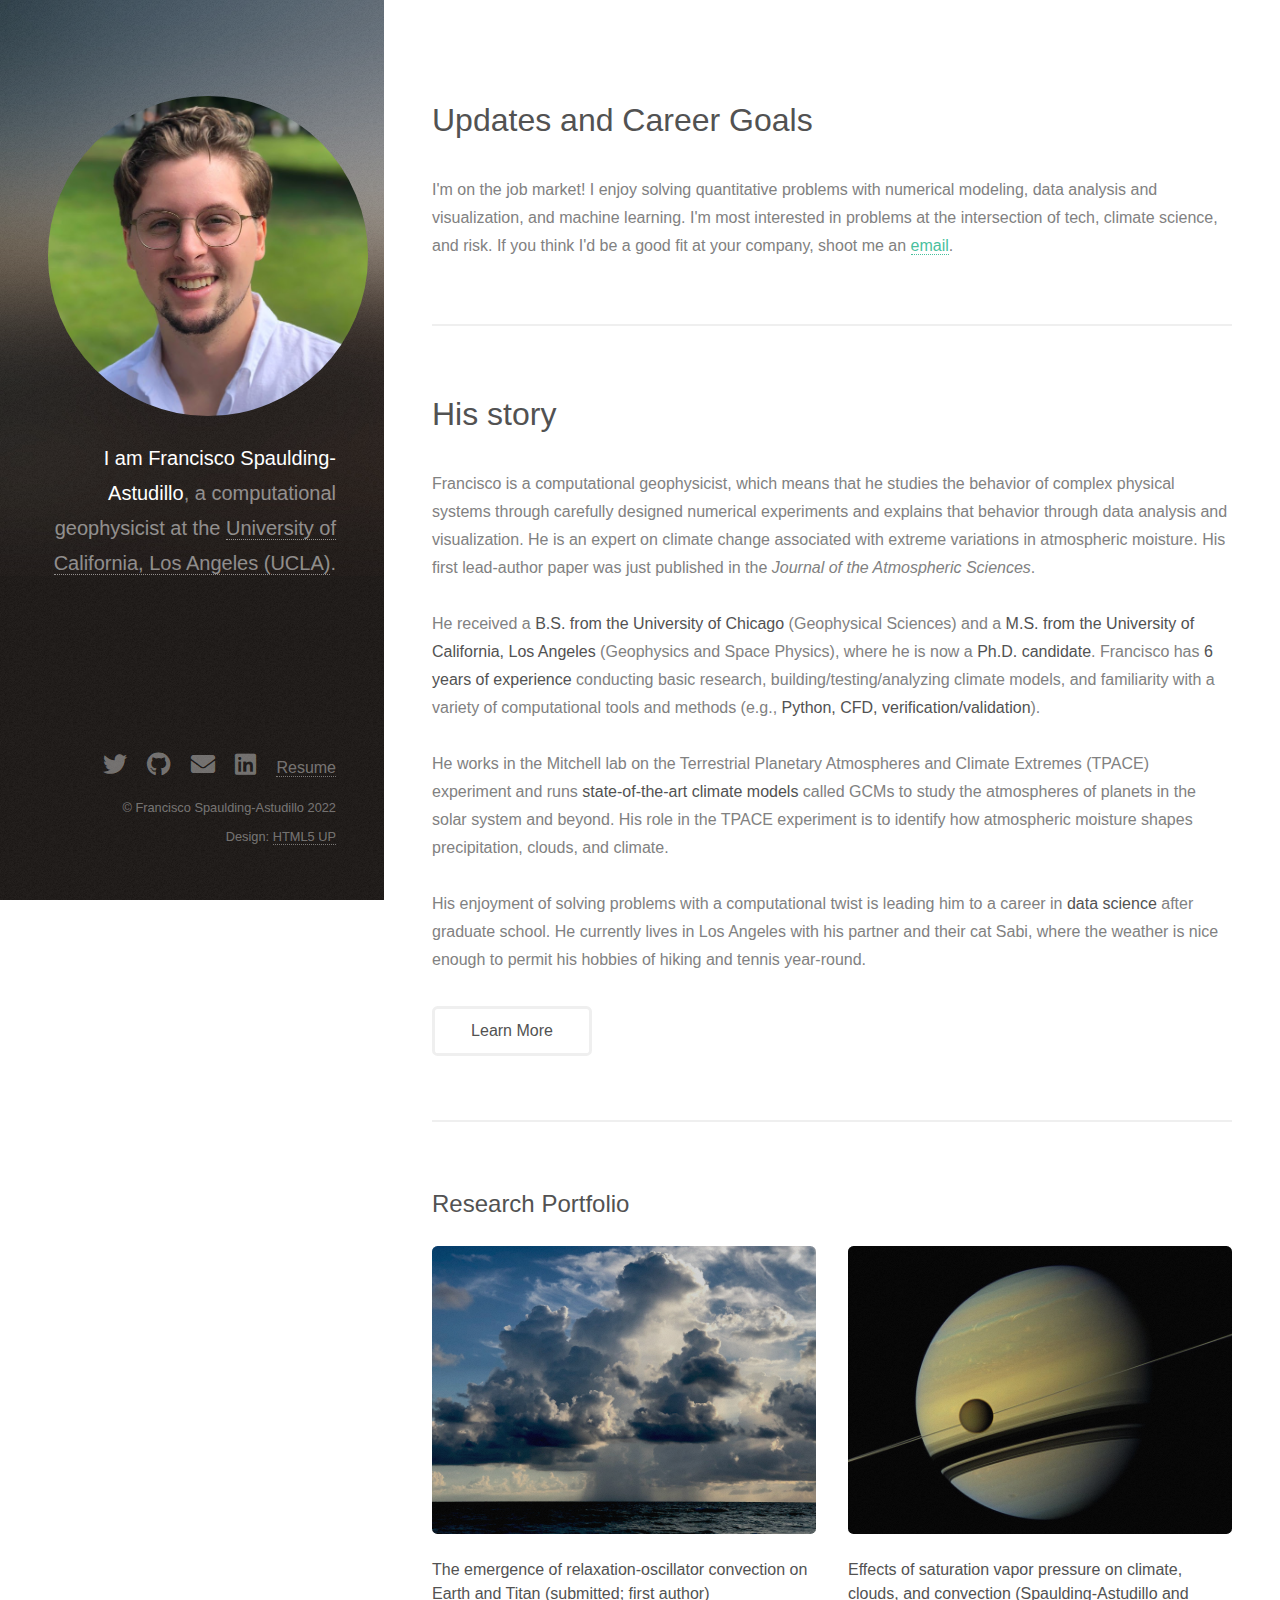
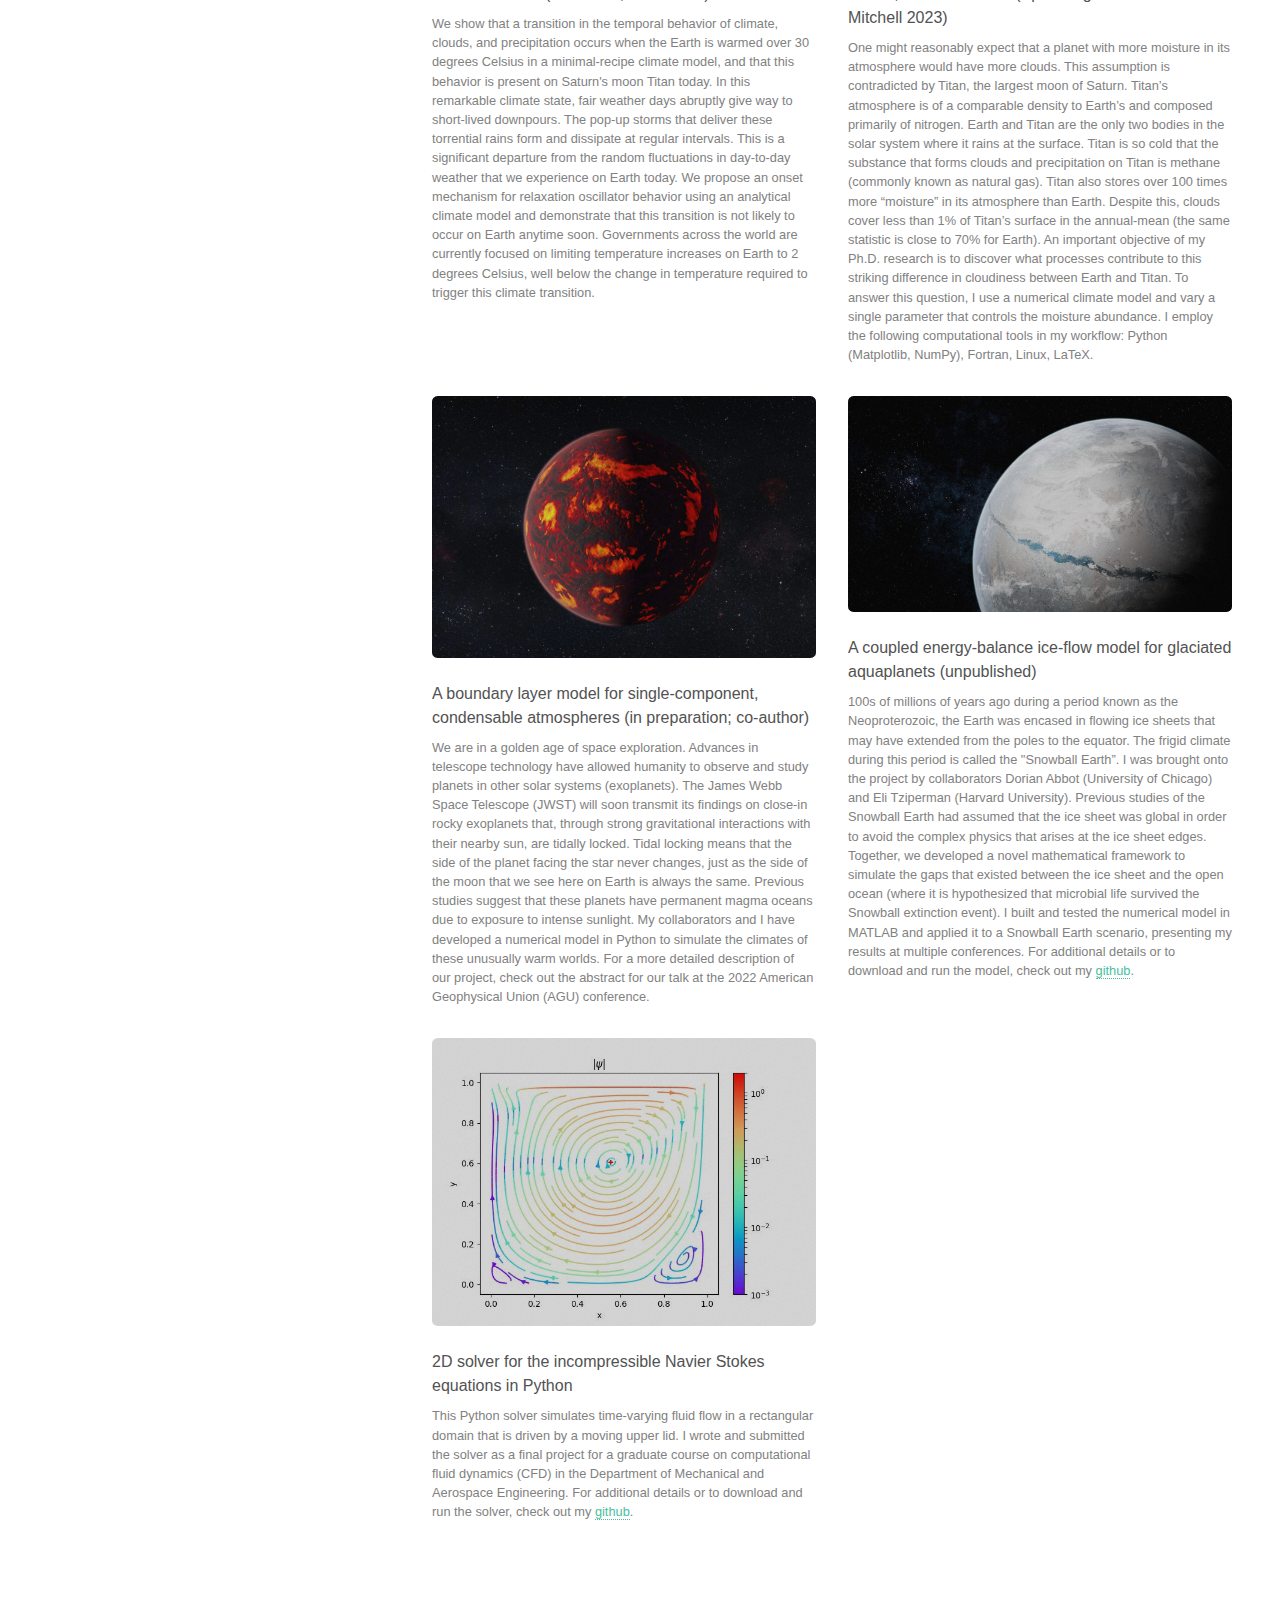
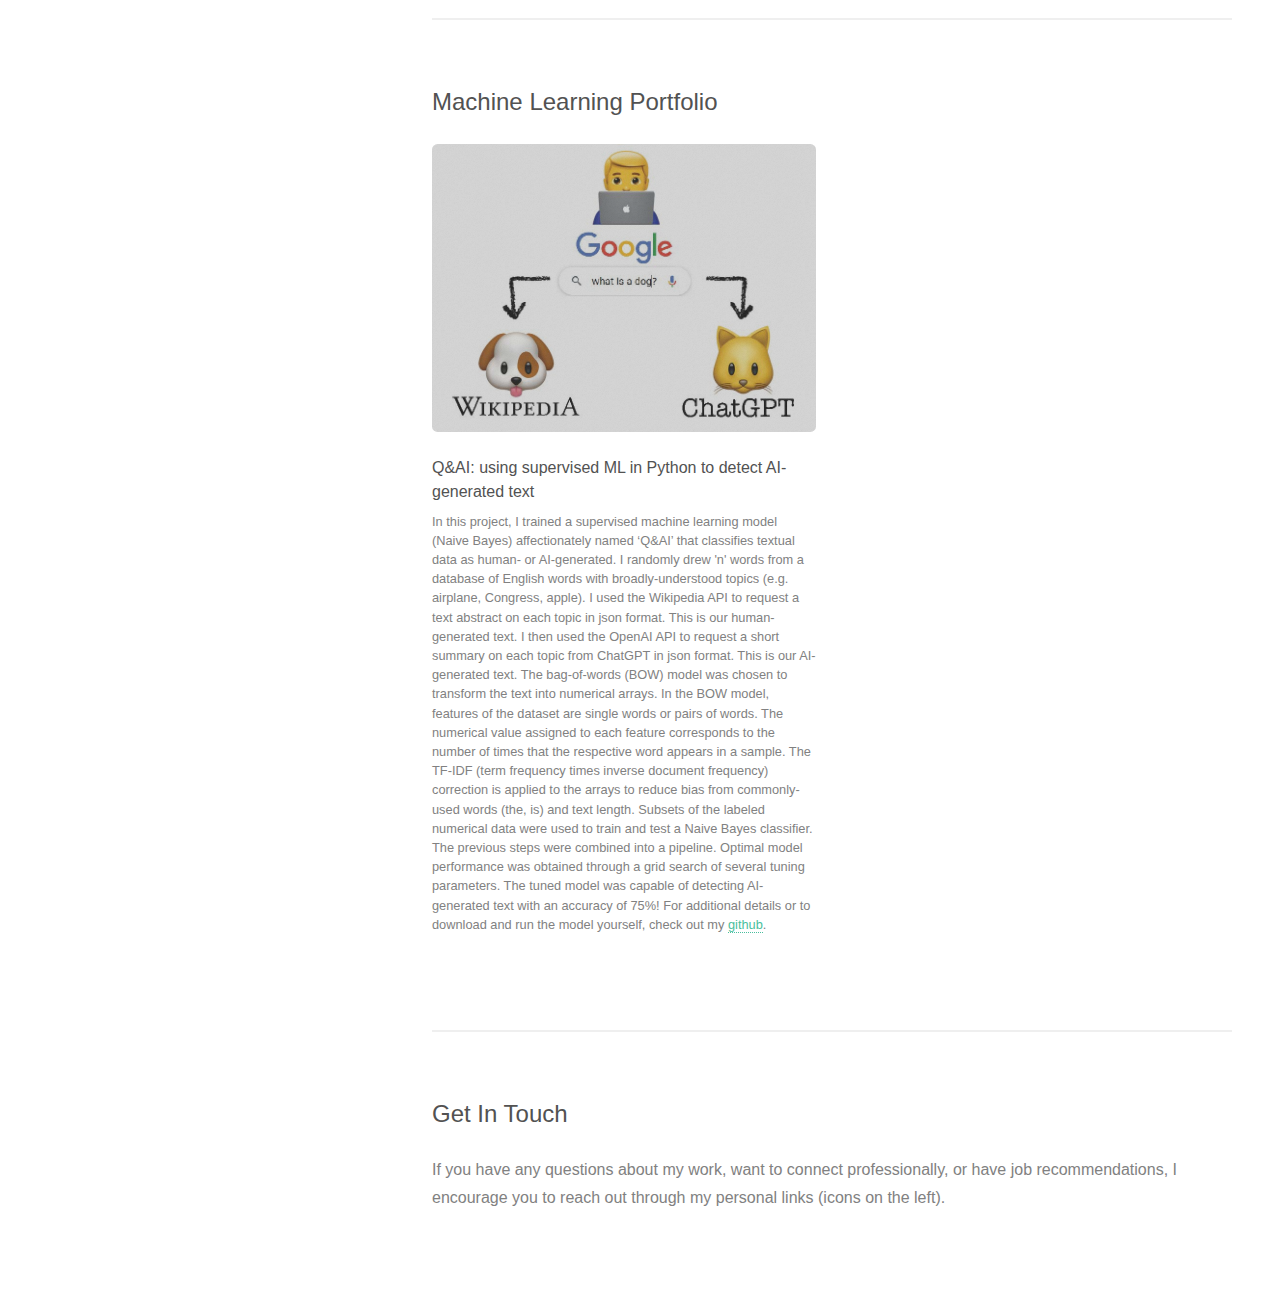
==== index.html @ 47d11790 "Update index.html" ====
<!DOCTYPE HTML>
<!--
	Francisco Spaulding-Astudillo
	Strata by HTML5 UP
	html5up.net | @ajlkn
	Free for personal and commercial use under the CCA 3.0 license (html5up.net/license)
-->
<html>
	<head>
		<title>Francisco Spaulding-Astudillo</title>
		<meta charset="utf-8" />
		<meta name="viewport" content="width=device-width, initial-scale=1, user-scalable=no" />
		<link rel="stylesheet" href="assets/css/main.css" />
	</head>
	<body class="is-preload">

		<!-- Header -->
			<header id="header">
				<div class="inner">
					<a href="#" class="image avatar"><img src="images/avatar.jpg" alt="" /></a>
					<h1><strong>I am Francisco Spaulding-Astudillo</strong>,<br /> 
					a computational geophysicist at the<br />
					<a href="https://www.ucla.edu/">University of California, Los Angeles (UCLA)</a>.</h1>
				</div>
			</header>

		<!-- Main -->
			<div id="main">
				
				<!-- One -->
				<section id="one">
					<header class="major">
						<h2>Updates and Career Goals</h2>
					</header>
					<p> I'm on the job market! I enjoy solving quantitative problems with 
						numerical modeling, data analysis and visualization, and machine learning. 
						I'm most interested in problems at the intersection of tech, climate science, and risk.
						If you think I'd be a good fit at your company, shoot me an <a href="spauldingastudillo@gmail.com">email</a>. 
					</p>
				</section>

				<!-- Two -->
					<section id="two">
						<header class="major">
							<h2>His story</h2>
						</header>
						<p>
						Francisco is a computational geophysicist, which means that he studies the behavior of complex physical 
						systems through carefully designed numerical experiments and explains that behavior through data analysis 
						and visualization. He is an expert on climate change associated with extreme variations in atmospheric moisture. 
						His first lead-author paper was just published in the <em>Journal of the Atmospheric Sciences</em>. <br><br>

						He received a <b>B.S. from the University of Chicago</b> (Geophysical Sciences) and a <b>M.S. 
						from the University of California, Los Angeles</b> (Geophysics and Space Physics), 
						where he is now a <b>Ph.D. candidate</b>. Francisco has <b>6 years of experience</b> conducting basic research, 
						building/testing/analyzing climate models, and familiarity with a variety of 
						computational tools and methods (e.g., <b>Python, CFD, verification/validation</b>). <br><br>

						He works in the Mitchell lab on the Terrestrial Planetary Atmospheres and Climate Extremes (TPACE) experiment 
						and runs <b>state-of-the-art climate models</b> called GCMs to study the atmospheres of planets in the solar system and beyond. 
						His role in the TPACE experiment is to identify how atmospheric moisture shapes precipitation, clouds, and climate. <br><br>

						His enjoyment of solving problems with a computational twist is leading him to a career in <b>data science</b> 
						after graduate school. He currently lives in Los Angeles with his partner and their cat Sabi, where the weather is nice enough to 
						permit his hobbies of hiking and tennis year-round. 
								
						</p>
						<ul class="actions">
							<li><a href="https://drive.google.com/file/d/1TSgiPq21lV8G7VMMQjlQGqEjfF87oKJq/view?usp=sharing" class="button">Learn More</a></li>
						</ul>
					</section>

				<!-- Three -->
					<section id="three">
						<h2>Research Portfolio</h2>
						<div class="row">
							<article class="col-6 col-12-xsmall work-item">
								<a href="images/fulls/cloud-mom.jpg" class="image fit thumb"><img src="images/thumbs/cloud-mom.jpg" alt="" /></a>
								<h3>The emergence of relaxation-oscillator convection on Earth and Titan (submitted; first author)</h3>
								<p>
								We show that a transition in the temporal behavior of climate, clouds, and precipitation occurs when the Earth is warmed 
								over 30 degrees Celsius in a minimal-recipe climate model, and that this behavior is present on Saturn's moon Titan today. 
								In this remarkable climate state, fair weather days abruptly give way to short-lived downpours. 
								The pop-up storms that deliver these torrential rains form and dissipate at regular intervals. 
								This is a significant departure from the random fluctuations in day-to-day weather that we experience on Earth today. 
								We propose an onset mechanism for relaxation oscillator behavior using an analytical climate model 
								and demonstrate that this transition is not likely to occur on Earth anytime soon. 
								Governments across the world are currently focused on limiting temperature increases on Earth to 2 degrees Celsius, well below the change in temperature
								required to trigger this climate transition. 	
								</p>
							</article>
							<article class="col-6 col-12-xsmall work-item">
								<a href="images/fulls/titan-saturn.jpg" class="image fit thumb"><img src="images/thumbs/titan-saturn.jpg" alt="" /></a>
								<h3>Effects of saturation vapor pressure on climate, clouds, and convection (Spaulding-Astudillo and Mitchell 2023)</h3>
								<p>
								One might reasonably expect that a planet with more moisture in its atmosphere would have more clouds. 
								This assumption is contradicted by Titan, the largest moon of Saturn. 
								Titan’s atmosphere is of a comparable density to Earth’s and composed primarily of nitrogen. 
								Earth and Titan are the only two bodies in the solar system where it rains at the surface. 
								Titan is so cold that the substance that forms clouds and precipitation on Titan is methane (commonly known as natural gas). 
								Titan also stores over 100 times more “moisture” in its atmosphere than Earth. 
								Despite this, clouds cover less than 1% of Titan’s surface in the annual-mean (the same statistic is close to 70% for Earth). 
								An important objective of my Ph.D. research is to discover what processes contribute to this striking difference 
								in cloudiness between Earth and Titan. To answer this question, I use a numerical climate model and vary a single parameter 
								that controls the moisture abundance. I employ the following computational tools in my workflow:
								Python (Matplotlib, NumPy), Fortran, Linux, LaTeX.
								</p>
							</article>
							<article class="col-6 col-12-xsmall work-item">
								<a href="images/fulls/magma.jpg" class="image fit thumb"><img src="images/thumbs/magma.jpg" alt="" /></a>
								<h3>A boundary layer model for single-component, condensable atmospheres (in preparation; co-author)</h3>
								<p>We are in a golden age of space exploration. Advances in telescope technology have allowed humanity to observe 
									and study planets in other solar systems (exoplanets). The James Webb Space Telescope (JWST) will soon transmit its 
									findings on close-in rocky exoplanets that, through strong gravitational interactions with their nearby sun, 
									are tidally locked. Tidal locking means that the side of the planet facing the star never changes, 
									just as the side of the moon that we see here on Earth is always the same. Previous studies suggest that 
									these planets have permanent magma oceans due to exposure to intense sunlight.  
									My collaborators and I have developed a numerical model in Python to simulate the climates of 
									these unusually warm worlds. For a more detailed description of our project, check out the abstract
									for our talk at the 2022 American Geophysical Union (AGU) conference. 
									</p>
							</article>
							<article class="col-6 col-12-xsmall work-item">
								<a href="images/fulls/snowball.jpg" class="image fit thumb"><img src="images/thumbs/snowball.jpg" alt="" /></a>
								<h3>A coupled energy-balance ice-flow model for glaciated aquaplanets (unpublished)</h3>
								<p>
								100s of millions of years ago during a period known as the Neoproterozoic, the Earth was encased in 
								flowing ice sheets that may have extended from the poles to the equator. The frigid climate during this period is 
								called the "Snowball Earth”. I was brought onto the project by collaborators Dorian Abbot (University of Chicago) 
								and Eli Tziperman (Harvard University). Previous studies of the Snowball Earth had assumed that the ice sheet was 
								global in order to avoid the complex physics that arises at the ice sheet edges. Together, we developed a novel 
								mathematical framework to simulate the gaps that existed between the ice sheet and the open ocean 
								(where it is hypothesized that microbial life survived the Snowball extinction event). 
								I built and tested the numerical model in MATLAB and applied it to a Snowball Earth scenario, 
								presenting my results at multiple conferences. For additional details or to download and run the model, check out my
								<a href="https://github.com/franciscospauldingastudillo">github</a>.
								</p>
							</article>
							<article class="col-6 col-12-xsmall work-item">
								<a href="images/fulls/streamlines.jpg" class="image fit thumb"><img src="images/thumbs/streamlines.jpg" alt="" /></a>
								<h3>2D solver for the incompressible Navier Stokes equations in Python</h3>
								<p> 
								This Python solver simulates time-varying fluid flow in a rectangular domain that is driven by a moving upper lid. 
								I wrote and submitted the solver as a final project for a graduate course on computational fluid dynamics (CFD) 
								in the Department of Mechanical and Aerospace Engineering. For additional details or to download and run the solver, 
								check out my <a href="https://github.com/franciscospauldingastudillo">github</a>. 
								</p>
							</article>
						</div>
						<!--
						<ul class="actions">
							<li><a href="https://drive.google.com/file/d/1TSgiPq21lV8G7VMMQjlQGqEjfF87oKJq/view?usp=sharing" class="button">Resume</a></li>
						</ul>
						-->
					</section>

				<!-- Four -->
					<section id="four">
						<h2>Machine Learning Portfolio</h2>
						<div class="row">
							<article class="col-6 col-12-xsmall work-item">
								<a href="images/fulls/ChatGPT.jpg" class="image fit thumb"><img src="images/thumbs/ChatGPT.jpg" alt="" /></a>
								<h3>Q&AI: using supervised ML in Python to detect AI-generated text </h3>
								<p>
								In this project, I trained a supervised machine learning model (Naive Bayes) affectionately named 
							 	‘Q&AI’ that classifies textual data as human- or AI-generated. I randomly drew 'n' words from a 
								database of English words with broadly-understood topics (e.g. airplane, Congress, apple). 
								I used the Wikipedia API to request a text abstract on each topic in json format. 
								This is our human-generated text. I then used the OpenAI API to request a short 
								summary on each topic from ChatGPT in json format. This is our AI-generated text. The bag-of-words (BOW) 
								model was chosen to transform the text into numerical arrays. In the BOW model, features of 
								the dataset are single words or pairs of words. The numerical value assigned to each feature 
								corresponds to the number of times that the respective word appears in a sample. 
								The TF-IDF (term frequency times inverse document frequency) correction is applied to the 
								arrays to reduce bias from commonly-used words (the, is) and text length. Subsets of the 
								labeled numerical data were used to train and test a Naive Bayes classifier. 
								The previous steps were combined into a pipeline. Optimal model performance was obtained through a 
								grid search of several tuning parameters. The tuned model was capable of detecting AI-generated text 
								with an accuracy of 75%! For additional details or to download and run the model yourself, check out my
								<a href="https://github.com/franciscospauldingastudillo">github</a>.
								</p>
							</article>
					</section>
				
				<!-- Five -->
				<section id="five">
						<h2>Get In Touch</h2>
						<p> If you have any questions about my work, want to connect professionally, or have job recommendations, 
							I encourage you to reach out through my personal links (icons on the left).
						</p>
					</section>

				<!-- Five 
					<section id="five">
						<h2>Get In Touch</h2>
						<p> If you have any questions about my work, want to connect professionally, or have job recommendations, I encourage you to reach out through the form or address provided below.</p>
						<div class="row">
							<div class="col-8 col-12-small">
								<form method="post" action="#">
									<div class="row gtr-uniform gtr-50">
										<div class="col-6 col-12-xsmall"><input type="text" name="name" id="name" placeholder="Name" /></div>
										<div class="col-6 col-12-xsmall"><input type="email" name="email" id="email" placeholder="Email" /></div>
										<div class="col-12"><textarea name="message" id="message" placeholder="Message" rows="4"></textarea></div>
									</div>
								</form>
								<ul class="actions">
									<li><input type="submit" value="Send Message" /></li>
								</ul>
							</div>
							<div class="col-4 col-12-small">
								<ul class="labeled-icons">
									<li>
										<h3 class="icon solid fa-home"><span class="label">Address</span></h3>
										595 Charles E Young Dr E<br />
										Los Angeles, CA 90095<br />
										United States 
									</li>
									<li>
										<h3 class="icon solid fa-mobile-alt"><span class="label">Phone</span></h3>
										815-621-6825
									</li>
									<li>
										<h3 class="icon solid fa-envelope"><span class="label">Email</span></h3>
										<a href="#">spauldingastudillo@gmail.com</a>
									</li>
								</ul>
							</div>
						</div>
					</section>
				-->

				<!-- Four -->
				<!--
					<section id="four">
						<h2>Elements</h2>

						<section>
							<h4>Text</h4>
							<p>This is <b>bold</b> and this is <strong>strong</strong>. This is <i>italic</i> and this is <em>emphasized</em>.
							This is <sup>superscript</sup> text and this is <sub>subscript</sub> text.
							This is <u>underlined</u> and this is code: <code>for (;;) { ... }</code>. Finally, <a href="#">this is a link</a>.</p>
							<hr />
							<header>
								<h4>Heading with a Subtitle</h4>
								<p>Lorem ipsum dolor sit amet nullam id egestas urna aliquam</p>
							</header>
							<p>Nunc lacinia ante nunc ac lobortis. Interdum adipiscing gravida odio porttitor sem non mi integer non faucibus ornare mi ut ante amet placerat aliquet. Volutpat eu sed ante lacinia sapien lorem accumsan varius montes viverra nibh in adipiscing blandit tempus accumsan.</p>
							<header>
								<h5>Heading with a Subtitle</h5>
								<p>Lorem ipsum dolor sit amet nullam id egestas urna aliquam</p>
							</header>
							<p>Nunc lacinia ante nunc ac lobortis. Interdum adipiscing gravida odio porttitor sem non mi integer non faucibus ornare mi ut ante amet placerat aliquet. Volutpat eu sed ante lacinia sapien lorem accumsan varius montes viverra nibh in adipiscing blandit tempus accumsan.</p>
							<hr />
							<h2>Heading Level 2</h2>
							<h3>Heading Level 3</h3>
							<h4>Heading Level 4</h4>
							<h5>Heading Level 5</h5>
							<h6>Heading Level 6</h6>
							<hr />
							<h5>Blockquote</h5>
							<blockquote>Fringilla nisl. Donec accumsan interdum nisi, quis tincidunt felis sagittis eget tempus euismod. Vestibulum ante ipsum primis in faucibus vestibulum. Blandit adipiscing eu felis iaculis volutpat ac adipiscing accumsan faucibus. Vestibulum ante ipsum primis in faucibus lorem ipsum dolor sit amet nullam adipiscing eu felis.</blockquote>
							<h5>Preformatted</h5>
							<pre><code>i = 0;

while (!deck.isInOrder()) {
print 'Iteration ' + i;
deck.shuffle();
i++;
}

print 'It took ' + i + ' iterations to sort the deck.';</code></pre>
						</section>

						<section>
							<h4>Lists</h4>
							<div class="row">
								<div class="col-6 col-12-xsmall">
									<h5>Unordered</h5>
									<ul>
										<li>Dolor pulvinar etiam magna etiam.</li>
										<li>Sagittis adipiscing lorem eleifend.</li>
										<li>Felis enim feugiat dolore viverra.</li>
									</ul>
									<h5>Alternate</h5>
									<ul class="alt">
										<li>Dolor pulvinar etiam magna etiam.</li>
										<li>Sagittis adipiscing lorem eleifend.</li>
										<li>Felis enim feugiat dolore viverra.</li>
									</ul>
								</div>
								<div class="col-6 col-12-xsmall">
									<h5>Ordered</h5>
									<ol>
										<li>Dolor pulvinar etiam magna etiam.</li>
										<li>Etiam vel felis at lorem sed viverra.</li>
										<li>Felis enim feugiat dolore viverra.</li>
										<li>Dolor pulvinar etiam magna etiam.</li>
										<li>Etiam vel felis at lorem sed viverra.</li>
										<li>Felis enim feugiat dolore viverra.</li>
									</ol>
									<h5>Icons</h5>
									<ul class="icons">
										<li><a href="#" class="icon brands fa-twitter"><span class="label">Twitter</span></a></li>
										<li><a href="#" class="icon brands fa-facebook-f"><span class="label">Facebook</span></a></li>
										<li><a href="#" class="icon brands fa-instagram"><span class="label">Instagram</span></a></li>
										<li><a href="#" class="icon brands fa-github"><span class="label">Github</span></a></li>
										<li><a href="#" class="icon brands fa-dribbble"><span class="label">Dribbble</span></a></li>
										<li><a href="#" class="icon brands fa-tumblr"><span class="label">Tumblr</span></a></li>
									</ul>
								</div>
							</div>
							<h5>Actions</h5>
							<ul class="actions">
								<li><a href="#" class="button primary">Default</a></li>
								<li><a href="#" class="button">Default</a></li>
							</ul>
							<ul class="actions small">
								<li><a href="#" class="button primary small">Small</a></li>
								<li><a href="#" class="button small">Small</a></li>
							</ul>
							<div class="row">
								<div class="col-6 col-12-small">
									<ul class="actions stacked">
										<li><a href="#" class="button primary">Default</a></li>
										<li><a href="#" class="button">Default</a></li>
									</ul>
								</div>
								<div class="col-6 col-12-small">
									<ul class="actions stacked">
										<li><a href="#" class="button primary small">Small</a></li>
										<li><a href="#" class="button small">Small</a></li>
									</ul>
								</div>
								<div class="col-6 col-12-small">
									<ul class="actions stacked">
										<li><a href="#" class="button primary fit">Default</a></li>
										<li><a href="#" class="button fit">Default</a></li>
									</ul>
								</div>
								<div class="col-6 col-12-small">
									<ul class="actions stacked">
										<li><a href="#" class="button primary small fit">Small</a></li>
										<li><a href="#" class="button small fit">Small</a></li>
									</ul>
								</div>
							</div>
						</section>

						<section>
							<h4>Table</h4>
							<h5>Default</h5>
							<div class="table-wrapper">
								<table>
									<thead>
										<tr>
											<th>Name</th>
											<th>Description</th>
											<th>Price</th>
										</tr>
									</thead>
									<tbody>
										<tr>
											<td>Item One</td>
											<td>Ante turpis integer aliquet porttitor.</td>
											<td>29.99</td>
										</tr>
										<tr>
											<td>Item Two</td>
											<td>Vis ac commodo adipiscing arcu aliquet.</td>
											<td>19.99</td>
										</tr>
										<tr>
											<td>Item Three</td>
											<td> Morbi faucibus arcu accumsan lorem.</td>
											<td>29.99</td>
										</tr>
										<tr>
											<td>Item Four</td>
											<td>Vitae integer tempus condimentum.</td>
											<td>19.99</td>
										</tr>
										<tr>
											<td>Item Five</td>
											<td>Ante turpis integer aliquet porttitor.</td>
											<td>29.99</td>
										</tr>
									</tbody>
									<tfoot>
										<tr>
											<td colspan="2"></td>
											<td>100.00</td>
										</tr>
									</tfoot>
								</table>
							</div>

							<h5>Alternate</h5>
							<div class="table-wrapper">
								<table class="alt">
									<thead>
										<tr>
											<th>Name</th>
											<th>Description</th>
											<th>Price</th>
										</tr>
									</thead>
									<tbody>
										<tr>
											<td>Item One</td>
											<td>Ante turpis integer aliquet porttitor.</td>
											<td>29.99</td>
										</tr>
										<tr>
											<td>Item Two</td>
											<td>Vis ac commodo adipiscing arcu aliquet.</td>
											<td>19.99</td>
										</tr>
										<tr>
											<td>Item Three</td>
											<td> Morbi faucibus arcu accumsan lorem.</td>
											<td>29.99</td>
										</tr>
										<tr>
											<td>Item Four</td>
											<td>Vitae integer tempus condimentum.</td>
											<td>19.99</td>
										</tr>
										<tr>
											<td>Item Five</td>
											<td>Ante turpis integer aliquet porttitor.</td>
											<td>29.99</td>
										</tr>
									</tbody>
									<tfoot>
										<tr>
											<td colspan="2"></td>
											<td>100.00</td>
										</tr>
									</tfoot>
								</table>
							</div>
						</section>

						<section>
							<h4>Buttons</h4>
							<ul class="actions">
								<li><a href="#" class="button primary">Primary</a></li>
								<li><a href="#" class="button">Default</a></li>
							</ul>
							<ul class="actions">
								<li><a href="#" class="button large">Large</a></li>
								<li><a href="#" class="button">Default</a></li>
								<li><a href="#" class="button small">Small</a></li>
							</ul>
							<ul class="actions fit">
								<li><a href="#" class="button primary fit">Fit</a></li>
								<li><a href="#" class="button fit">Fit</a></li>
							</ul>
							<ul class="actions fit small">
								<li><a href="#" class="button primary fit small">Fit + Small</a></li>
								<li><a href="#" class="button fit small">Fit + Small</a></li>
							</ul>
							<ul class="actions">
								<li><a href="#" class="button primary icon solid fa-download">Icon</a></li>
								<li><a href="#" class="button icon solid fa-download">Icon</a></li>
							</ul>
							<ul class="actions">
								<li><span class="button primary disabled">Primary</span></li>
								<li><span class="button disabled">Default</span></li>
							</ul>
						</section>

						<section>
							<h4>Form</h4>
							<form method="post" action="#">
								<div class="row gtr-uniform gtr-50">
									<div class="col-6 col-12-xsmall">
										<input type="text" name="demo-name" id="demo-name" value="" placeholder="Name" />
									</div>
									<div class="col-6 col-12-xsmall">
										<input type="email" name="demo-email" id="demo-email" value="" placeholder="Email" />
									</div>
									<div class="col-12">
										<select name="demo-category" id="demo-category">
											<option value="">- Category -</option>
											<option value="1">Manufacturing</option>
											<option value="1">Shipping</option>
											<option value="1">Administration</option>
											<option value="1">Human Resources</option>
										</select>
									</div>
									<div class="col-4 col-12-small">
										<input type="radio" id="demo-priority-low" name="demo-priority" checked>
										<label for="demo-priority-low">Low Priority</label>
									</div>
									<div class="col-4 col-12-small">
										<input type="radio" id="demo-priority-normal" name="demo-priority">
										<label for="demo-priority-normal">Normal Priority</label>
									</div>
									<div class="col-4 col-12-small">
										<input type="radio" id="demo-priority-high" name="demo-priority">
										<label for="demo-priority-high">High Priority</label>
									</div>
									<div class="col-6 col-12-small">
										<input type="checkbox" id="demo-copy" name="demo-copy">
										<label for="demo-copy">Email me a copy of this message</label>
									</div>
									<div class="col-6 col-12-small">
										<input type="checkbox" id="demo-human" name="demo-human" checked>
										<label for="demo-human">I am a human and not a robot</label>
									</div>
									<div class="col-12">
										<textarea name="demo-message" id="demo-message" placeholder="Enter your message" rows="6"></textarea>
									</div>
									<div class="col-12">
										<ul class="actions">
											<li><input type="submit" value="Send Message" class="primary" /></li>
											<li><input type="reset" value="Reset" /></li>
										</ul>
									</div>
								</div>
							</form>
						</section>

						<section>
							<h4>Image</h4>
							<h5>Fit</h5>
							<div class="box alt">
								<div class="row gtr-50 gtr-uniform">
									<div class="col-12"><span class="image fit"><img src="images/fulls/05.jpg" alt="" /></span></div>
									<div class="col-4"><span class="image fit"><img src="images/thumbs/01.jpg" alt="" /></span></div>
									<div class="col-4"><span class="image fit"><img src="images/thumbs/02.jpg" alt="" /></span></div>
									<div class="col-4"><span class="image fit"><img src="images/thumbs/03.jpg" alt="" /></span></div>
									<div class="col-4"><span class="image fit"><img src="images/thumbs/04.jpg" alt="" /></span></div>
									<div class="col-4"><span class="image fit"><img src="images/thumbs/05.jpg" alt="" /></span></div>
									<div class="col-4"><span class="image fit"><img src="images/thumbs/06.jpg" alt="" /></span></div>
									<div class="col-4"><span class="image fit"><img src="images/thumbs/03.jpg" alt="" /></span></div>
									<div class="col-4"><span class="image fit"><img src="images/thumbs/02.jpg" alt="" /></span></div>
									<div class="col-4"><span class="image fit"><img src="images/thumbs/01.jpg" alt="" /></span></div>
								</div>
							</div>
							<h5>Left &amp; Right</h5>
							<p><span class="image left"><img src="images/avatar.jpg" alt="" /></span>Fringilla nisl. Donec accumsan interdum nisi, quis tincidunt felis sagittis eget. tempus euismod. Vestibulum ante ipsum primis in faucibus vestibulum. Blandit adipiscing eu felis iaculis volutpat ac adipiscing accumsan eu faucibus. Integer ac pellentesque praesent tincidunt felis sagittis eget. tempus euismod. Vestibulum ante ipsum primis in faucibus vestibulum. Blandit adipiscing eu felis iaculis volutpat ac adipiscing accumsan eu faucibus. Integer ac pellentesque praesent. Donec accumsan interdum nisi, quis tincidunt felis sagittis eget. tempus euismod. Vestibulum ante ipsum primis in faucibus vestibulum. Blandit adipiscing eu felis iaculis volutpat ac adipiscing accumsan eu faucibus. Integer ac pellentesque praesent tincidunt felis sagittis eget. tempus euismod. Vestibulum ante ipsum primis in faucibus vestibulum. Blandit adipiscing eu felis iaculis volutpat ac adipiscing accumsan eu faucibus. Integer ac pellentesque praesent.</p>
							<p><span class="image right"><img src="images/avatar.jpg" alt="" /></span>Fringilla nisl. Donec accumsan interdum nisi, quis tincidunt felis sagittis eget. tempus euismod. Vestibulum ante ipsum primis in faucibus vestibulum. Blandit adipiscing eu felis iaculis volutpat ac adipiscing accumsan eu faucibus. Integer ac pellentesque praesent tincidunt felis sagittis eget. tempus euismod. Vestibulum ante ipsum primis in faucibus vestibulum. Blandit adipiscing eu felis iaculis volutpat ac adipiscing accumsan eu faucibus. Integer ac pellentesque praesent. Donec accumsan interdum nisi, quis tincidunt felis sagittis eget. tempus euismod. Vestibulum ante ipsum primis in faucibus vestibulum. Blandit adipiscing eu felis iaculis volutpat ac adipiscing accumsan eu faucibus. Integer ac pellentesque praesent tincidunt felis sagittis eget. tempus euismod. Vestibulum ante ipsum primis in faucibus vestibulum. Blandit adipiscing eu felis iaculis volutpat ac adipiscing accumsan eu faucibus. Integer ac pellentesque praesent.</p>
						</section>

					</section>
				-->

			</div>

		<!-- Footer -->
			<footer id="footer">
				<div class="inner">
					<ul class="icons">
						<li><a href="https://mobile.twitter.com/iworkonplanets" class="icon brands fa-twitter"><span class="label">Twitter</span></a></li>
						<li><a href="https://github.com/franciscospauldingastudillo" class="icon brands fa-github"><span class="label">Github</span></a></li>
						<li><a href="mailto:spauldingastudillo@gmail.com" class="icon solid fa-envelope"><span class="label">Email</span></a></li>
						<li><a href="https://www.linkedin.com/in/fesa/" class="icon brands fa-linkedin"><span class="label">LinkedIn</span></a></li>
						<li><a href="https://drive.google.com/file/d/1TSgiPq21lV8G7VMMQjlQGqEjfF87oKJq/view?usp=sharing" class="fa-regular fa-file-user"><span class="label">Resume</span></a></li>
					</ul>
					<ul class="copyright">
						<li>&copy; Francisco Spaulding-Astudillo 2022</li><li>Design: <a href="http://html5up.net">HTML5 UP</a></li>
					</ul>
				</div>
			</footer>

		<!-- Scripts -->
			<script src="assets/js/jquery.min.js"></script>
			<script src="assets/js/jquery.poptrox.min.js"></script>
			<script src="assets/js/browser.min.js"></script>
			<script src="assets/js/breakpoints.min.js"></script>
			<script src="assets/js/util.js"></script>
			<script src="assets/js/main.js"></script>

	</body>
</html>
---- assets/css/main.css ----
@import url("fontawesome-all.min.css");
@import url("https://fonts.googleapis.com/css?family=Source+Sans+Pro:400,400italic");

/*
	Strata by HTML5 UP
	html5up.net | @ajlkn
	Free for personal and commercial use under the CCA 3.0 license (html5up.net/license)
*/

html, body, div, span, applet, object,
iframe, h1, h2, h3, h4, h5, h6, p, blockquote,
pre, a, abbr, acronym, address, big, cite,
code, del, dfn, em, img, ins, kbd, q, s, samp,
small, strike, strong, sub, sup, tt, var, b,
u, i, center, dl, dt, dd, ol, ul, li, fieldset,
form, label, legend, table, caption, tbody,
tfoot, thead, tr, th, td, article, aside,
canvas, details, embed, figure, figcaption,
footer, header, hgroup, menu, nav, output, ruby,
section, summary, time, mark, audio, video {
	margin: 0;
	padding: 0;
	border: 0;
	font-size: 100%;
	font: inherit;
	vertical-align: baseline;}

article, aside, details, figcaption, figure,
footer, header, hgroup, menu, nav, section {
	display: block;}

body {
	line-height: 1;
}

ol, ul {
	list-style: none;
}

blockquote, q {
	quotes: none;
}

	blockquote:before, blockquote:after, q:before, q:after {
		content: '';
		content: none;
	}

table {
	border-collapse: collapse;
	border-spacing: 0;
}

body {
	-webkit-text-size-adjust: none;
}

mark {
	background-color: transparent;
	color: inherit;
}

input::-moz-focus-inner {
	border: 0;
	padding: 0;
}

input, select, textarea {
	-moz-appearance: none;
	-webkit-appearance: none;
	-ms-appearance: none;
	appearance: none;
}

/* Basic */

	html {
		box-sizing: border-box;
	}

	*, *:before, *:after {
		box-sizing: inherit;
	}

	body {
		background: #fff;
	}

		body.is-preload *, body.is-preload *:before, body.is-preload *:after {
			-moz-animation: none !important;
			-webkit-animation: none !important;
			-ms-animation: none !important;
			animation: none !important;
			-moz-transition: none !important;
			-webkit-transition: none !important;
			-ms-transition: none !important;
			transition: none !important;
		}

	body, input, select, textarea {
		color: #818181;
		font-family: 'Georgia', sans-serif;
		font-size: 16pt;
		font-weight: 400;
		line-height: 1.75em;
	}

	a {
		-moz-transition: color 0.2s ease-in-out, border-color 0.2s ease-in-out;
		-webkit-transition: color 0.2s ease-in-out, border-color 0.2s ease-in-out;
		-ms-transition: color 0.2s ease-in-out, border-color 0.2s ease-in-out;
		transition: color 0.2s ease-in-out, border-color 0.2s ease-in-out;
		border-bottom: dotted 1px;
		color: #49bf9d;
		text-decoration: none;
	}

		a:hover {
			border-bottom-color: transparent;
			color: #49bf9d !important;
			text-decoration: none;
		}

	strong, b {
		color: #525252;
		font-weight: 400;
	}

	em, i {
		font-style: italic;
	}

	p {
		margin: 0 0 2em 0;
	}

	h1, h2, h3, h4, h5, h6 {
		color: #525252;
		font-weight: 400;
		line-height: 1em;
		margin: 0 0 1em 0;
	}

		h1 a, h2 a, h3 a, h4 a, h5 a, h6 a {
			color: inherit;
			text-decoration: none;
		}

	h1 {
		font-size: 2em;
		line-height: 1.5em;
	}

	h2 {
		font-size: 1.5em;
		line-height: 1.5em;
	}

	h3 {
		font-size: 1.25em;
		line-height: 1.5em;
	}

	h4 {
		font-size: 1.1em;
		line-height: 1.5em;
	}

	h5 {
		font-size: 0.9em;
		line-height: 1.5em;
	}

	h6 {
		font-size: 0.7em;
		line-height: 1.5em;
	}

	sub {
		font-size: 0.8em;
		position: relative;
		top: 0.5em;
	}

	sup {
		font-size: 0.8em;
		position: relative;
		top: -0.5em;
	}

	hr {
		border: 0;
		border-bottom: solid 2px #efefef;
		margin: 2em 0;
	}

		hr.major {
			margin: 3em 0;
		}

	blockquote {
		border-left: solid 6px #efefef;
		font-style: italic;
		margin: 0 0 2em 0;
		padding: 0.5em 0 0.5em 1.5em;
	}

	code {
		background: #f7f7f7;
		border-radius: 0.35em;
		border: solid 2px #efefef;
		font-family: "Courier New", monospace;
		font-size: 0.9em;
		margin: 0 0.25em;
		padding: 0.25em 0.65em;
	}

	pre {
		-webkit-overflow-scrolling: touch;
		font-family: "Courier New", monospace;
		font-size: 0.9em;
		margin: 0 0 2em 0;
	}

		pre code {
			display: block;
			line-height: 1.75em;
			padding: 1em 1.5em;
			overflow-x: auto;
		}

	.align-left {
		text-align: left;
	}

	.align-center {
		text-align: center;
	}

	.align-right {
		text-align: right;
	}

/* Container */

	.container {
		margin: 0 auto;
		max-width: calc(100% - 4em);
		width: 100%;
	}

		.container.xsmall {
			width: 25%;
		}

		.container.small {
			width: 50%;
		}

		.container.medium {
			width: 75%;
		}

		.container.large {
			width: 125%;
		}

		.container.xlarge {
			width: 150%;
		}

		.container.max {
			width: 100%;
		}

		@media screen and (max-width: 980px) {

			.container {
				width: 100% !important;
				max-width: 100% !important;
			}

		}

		@media screen and (max-width: 480px) {

			.container {
				max-width: calc(100% - 3em);
			}

		}

/* Row */

	.row {
		display: flex;
		flex-wrap: wrap;
		box-sizing: border-box;
		align-items: stretch;
	}

		.row > * {
			box-sizing: border-box;
		}

		.row.gtr-uniform > * > :last-child {
			margin-bottom: 0;
		}

		.row.aln-left {
			justify-content: flex-start;
		}

		.row.aln-center {
			justify-content: center;
		}

		.row.aln-right {
			justify-content: flex-end;
		}

		.row.aln-top {
			align-items: flex-start;
		}

		.row.aln-middle {
			align-items: center;
		}

		.row.aln-bottom {
			align-items: flex-end;
		}

		.row > .imp {
			order: -1;
		}

		.row > .col-1 {
			width: 8.33333%;
		}

		.row > .off-1 {
			margin-left: 8.33333%;
		}

		.row > .col-2 {
			width: 16.66667%;
		}

		.row > .off-2 {
			margin-left: 16.66667%;
		}

		.row > .col-3 {
			width: 25%;
		}

		.row > .off-3 {
			margin-left: 25%;
		}

		.row > .col-4 {
			width: 33.33333%;
		}

		.row > .off-4 {
			margin-left: 33.33333%;
		}

		.row > .col-5 {
			width: 41.66667%;
		}

		.row > .off-5 {
			margin-left: 41.66667%;
		}

		.row > .col-6 {
			width: 50%;
		}

		.row > .off-6 {
			margin-left: 50%;
		}

		.row > .col-7 {
			width: 58.33333%;
		}

		.row > .off-7 {
			margin-left: 58.33333%;
		}

		.row > .col-8 {
			width: 66.66667%;
		}

		.row > .off-8 {
			margin-left: 66.66667%;
		}

		.row > .col-9 {
			width: 75%;
		}

		.row > .off-9 {
			margin-left: 75%;
		}

		.row > .col-10 {
			width: 83.33333%;
		}

		.row > .off-10 {
			margin-left: 83.33333%;
		}

		.row > .col-11 {
			width: 91.66667%;
		}

		.row > .off-11 {
			margin-left: 91.66667%;
		}

		.row > .col-12 {
			width: 100%;
		}

		.row > .off-12 {
			margin-left: 100%;
		}

		.row.gtr-0 {
			margin-top: 0;
			margin-left: 0em;
		}

			.row.gtr-0 > * {
				padding: 0 0 0 0em;
			}

			.row.gtr-0.gtr-uniform {
				margin-top: 0em;
			}

				.row.gtr-0.gtr-uniform > * {
					padding-top: 0em;
				}

		.row.gtr-25 {
			margin-top: 0;
			margin-left: -0.625em;
		}

			.row.gtr-25 > * {
				padding: 0 0 0 0.625em;
			}

			.row.gtr-25.gtr-uniform {
				margin-top: -0.625em;
			}

				.row.gtr-25.gtr-uniform > * {
					padding-top: 0.625em;
				}

		.row.gtr-50 {
			margin-top: 0;
			margin-left: -1.25em;
		}

			.row.gtr-50 > * {
				padding: 0 0 0 1.25em;
			}

			.row.gtr-50.gtr-uniform {
				margin-top: -1.25em;
			}

				.row.gtr-50.gtr-uniform > * {
					padding-top: 1.25em;
				}

		.row {
			margin-top: 0;
			margin-left: -2.5em;
		}

			.row > * {
				padding: 0 0 0 2.5em;
			}

			.row.gtr-uniform {
				margin-top: -2.5em;
			}

				.row.gtr-uniform > * {
					padding-top: 2.5em;
				}

		.row.gtr-150 {
			margin-top: 0;
			margin-left: -3.75em;
		}

			.row.gtr-150 > * {
				padding: 0 0 0 3.75em;
			}

			.row.gtr-150.gtr-uniform {
				margin-top: -3.75em;
			}

				.row.gtr-150.gtr-uniform > * {
					padding-top: 3.75em;
				}

		.row.gtr-200 {
			margin-top: 0;
			margin-left: -5em;
		}

			.row.gtr-200 > * {
				padding: 0 0 0 5em;
			}

			.row.gtr-200.gtr-uniform {
				margin-top: -5em;
			}

				.row.gtr-200.gtr-uniform > * {
					padding-top: 5em;
				}

		@media screen and (max-width: 1800px) {

			.row {
				display: flex;
				flex-wrap: wrap;
				box-sizing: border-box;
				align-items: stretch;
			}

				.row > * {
					box-sizing: border-box;
				}

				.row.gtr-uniform > * > :last-child {
					margin-bottom: 0;
				}

				.row.aln-left {
					justify-content: flex-start;
				}

				.row.aln-center {
					justify-content: center;
				}

				.row.aln-right {
					justify-content: flex-end;
				}

				.row.aln-top {
					align-items: flex-start;
				}

				.row.aln-middle {
					align-items: center;
				}

				.row.aln-bottom {
					align-items: flex-end;
				}

				.row > .imp-xlarge {
					order: -1;
				}

				.row > .col-1-xlarge {
					width: 8.33333%;
				}

				.row > .off-1-xlarge {
					margin-left: 8.33333%;
				}

				.row > .col-2-xlarge {
					width: 16.66667%;
				}

				.row > .off-2-xlarge {
					margin-left: 16.66667%;
				}

				.row > .col-3-xlarge {
					width: 25%;
				}

				.row > .off-3-xlarge {
					margin-left: 25%;
				}

				.row > .col-4-xlarge {
					width: 33.33333%;
				}

				.row > .off-4-xlarge {
					margin-left: 33.33333%;
				}

				.row > .col-5-xlarge {
					width: 41.66667%;
				}

				.row > .off-5-xlarge {
					margin-left: 41.66667%;
				}

				.row > .col-6-xlarge {
					width: 50%;
				}

				.row > .off-6-xlarge {
					margin-left: 50%;
				}

				.row > .col-7-xlarge {
					width: 58.33333%;
				}

				.row > .off-7-xlarge {
					margin-left: 58.33333%;
				}

				.row > .col-8-xlarge {
					width: 66.66667%;
				}

				.row > .off-8-xlarge {
					margin-left: 66.66667%;
				}

				.row > .col-9-xlarge {
					width: 75%;
				}

				.row > .off-9-xlarge {
					margin-left: 75%;
				}

				.row > .col-10-xlarge {
					width: 83.33333%;
				}

				.row > .off-10-xlarge {
					margin-left: 83.33333%;
				}

				.row > .col-11-xlarge {
					width: 91.66667%;
				}

				.row > .off-11-xlarge {
					margin-left: 91.66667%;
				}

				.row > .col-12-xlarge {
					width: 100%;
				}

				.row > .off-12-xlarge {
					margin-left: 100%;
				}

				.row.gtr-0 {
					margin-top: 0;
					margin-left: 0em;
				}

					.row.gtr-0 > * {
						padding: 0 0 0 0em;
					}

					.row.gtr-0.gtr-uniform {
						margin-top: 0em;
					}

						.row.gtr-0.gtr-uniform > * {
							padding-top: 0em;
						}

				.row.gtr-25 {
					margin-top: 0;
					margin-left: -0.625em;
				}

					.row.gtr-25 > * {
						padding: 0 0 0 0.625em;
					}

					.row.gtr-25.gtr-uniform {
						margin-top: -0.625em;
					}

						.row.gtr-25.gtr-uniform > * {
							padding-top: 0.625em;
						}

				.row.gtr-50 {
					margin-top: 0;
					margin-left: -1.25em;
				}

					.row.gtr-50 > * {
						padding: 0 0 0 1.25em;
					}

					.row.gtr-50.gtr-uniform {
						margin-top: -1.25em;
					}

						.row.gtr-50.gtr-uniform > * {
							padding-top: 1.25em;
						}

				.row {
					margin-top: 0;
					margin-left: -2.5em;
				}

					.row > * {
						padding: 0 0 0 2.5em;
					}

					.row.gtr-uniform {
						margin-top: -2.5em;
					}

						.row.gtr-uniform > * {
							padding-top: 2.5em;
						}

				.row.gtr-150 {
					margin-top: 0;
					margin-left: -3.75em;
				}

					.row.gtr-150 > * {
						padding: 0 0 0 3.75em;
					}

					.row.gtr-150.gtr-uniform {
						margin-top: -3.75em;
					}

						.row.gtr-150.gtr-uniform > * {
							padding-top: 3.75em;
						}

				.row.gtr-200 {
					margin-top: 0;
					margin-left: -5em;
				}

					.row.gtr-200 > * {
						padding: 0 0 0 5em;
					}

					.row.gtr-200.gtr-uniform {
						margin-top: -5em;
					}

						.row.gtr-200.gtr-uniform > * {
							padding-top: 5em;
						}

		}

		@media screen and (max-width: 1280px) {

			.row {
				display: flex;
				flex-wrap: wrap;
				box-sizing: border-box;
				align-items: stretch;
			}

				.row > * {
					box-sizing: border-box;
				}

				.row.gtr-uniform > * > :last-child {
					margin-bottom: 0;
				}

				.row.aln-left {
					justify-content: flex-start;
				}

				.row.aln-center {
					justify-content: center;
				}

				.row.aln-right {
					justify-content: flex-end;
				}

				.row.aln-top {
					align-items: flex-start;
				}

				.row.aln-middle {
					align-items: center;
				}

				.row.aln-bottom {
					align-items: flex-end;
				}

				.row > .imp-large {
					order: -1;
				}

				.row > .col-1-large {
					width: 8.33333%;
				}

				.row > .off-1-large {
					margin-left: 8.33333%;
				}

				.row > .col-2-large {
					width: 16.66667%;
				}

				.row > .off-2-large {
					margin-left: 16.66667%;
				}

				.row > .col-3-large {
					width: 25%;
				}

				.row > .off-3-large {
					margin-left: 25%;
				}

				.row > .col-4-large {
					width: 33.33333%;
				}

				.row > .off-4-large {
					margin-left: 33.33333%;
				}

				.row > .col-5-large {
					width: 41.66667%;
				}

				.row > .off-5-large {
					margin-left: 41.66667%;
				}

				.row > .col-6-large {
					width: 50%;
				}

				.row > .off-6-large {
					margin-left: 50%;
				}

				.row > .col-7-large {
					width: 58.33333%;
				}

				.row > .off-7-large {
					margin-left: 58.33333%;
				}

				.row > .col-8-large {
					width: 66.66667%;
				}

				.row > .off-8-large {
					margin-left: 66.66667%;
				}

				.row > .col-9-large {
					width: 75%;
				}

				.row > .off-9-large {
					margin-left: 75%;
				}

				.row > .col-10-large {
					width: 83.33333%;
				}

				.row > .off-10-large {
					margin-left: 83.33333%;
				}

				.row > .col-11-large {
					width: 91.66667%;
				}

				.row > .off-11-large {
					margin-left: 91.66667%;
				}

				.row > .col-12-large {
					width: 100%;
				}

				.row > .off-12-large {
					margin-left: 100%;
				}

				.row.gtr-0 {
					margin-top: 0;
					margin-left: 0em;
				}

					.row.gtr-0 > * {
						padding: 0 0 0 0em;
					}

					.row.gtr-0.gtr-uniform {
						margin-top: 0em;
					}

						.row.gtr-0.gtr-uniform > * {
							padding-top: 0em;
						}

				.row.gtr-25 {
					margin-top: 0;
					margin-left: -0.5em;
				}

					.row.gtr-25 > * {
						padding: 0 0 0 0.5em;
					}

					.row.gtr-25.gtr-uniform {
						margin-top: -0.5em;
					}

						.row.gtr-25.gtr-uniform > * {
							padding-top: 0.5em;
						}

				.row.gtr-50 {
					margin-top: 0;
					margin-left: -1em;
				}

					.row.gtr-50 > * {
						padding: 0 0 0 1em;
					}

					.row.gtr-50.gtr-uniform {
						margin-top: -1em;
					}

						.row.gtr-50.gtr-uniform > * {
							padding-top: 1em;
						}

				.row {
					margin-top: 0;
					margin-left: -2em;
				}

					.row > * {
						padding: 0 0 0 2em;
					}

					.row.gtr-uniform {
						margin-top: -2em;
					}

						.row.gtr-uniform > * {
							padding-top: 2em;
						}

				.row.gtr-150 {
					margin-top: 0;
					margin-left: -3em;
				}

					.row.gtr-150 > * {
						padding: 0 0 0 3em;
					}

					.row.gtr-150.gtr-uniform {
						margin-top: -3em;
					}

						.row.gtr-150.gtr-uniform > * {
							padding-top: 3em;
						}

				.row.gtr-200 {
					margin-top: 0;
					margin-left: -4em;
				}

					.row.gtr-200 > * {
						padding: 0 0 0 4em;
					}

					.row.gtr-200.gtr-uniform {
						margin-top: -4em;
					}

						.row.gtr-200.gtr-uniform > * {
							padding-top: 4em;
						}

		}

		@media screen and (max-width: 980px) {

			.row {
				display: flex;
				flex-wrap: wrap;
				box-sizing: border-box;
				align-items: stretch;
			}

				.row > * {
					box-sizing: border-box;
				}

				.row.gtr-uniform > * > :last-child {
					margin-bottom: 0;
				}

				.row.aln-left {
					justify-content: flex-start;
				}

				.row.aln-center {
					justify-content: center;
				}

				.row.aln-right {
					justify-content: flex-end;
				}

				.row.aln-top {
					align-items: flex-start;
				}

				.row.aln-middle {
					align-items: center;
				}

				.row.aln-bottom {
					align-items: flex-end;
				}

				.row > .imp-medium {
					order: -1;
				}

				.row > .col-1-medium {
					width: 8.33333%;
				}

				.row > .off-1-medium {
					margin-left: 8.33333%;
				}

				.row > .col-2-medium {
					width: 16.66667%;
				}

				.row > .off-2-medium {
					margin-left: 16.66667%;
				}

				.row > .col-3-medium {
					width: 25%;
				}

				.row > .off-3-medium {
					margin-left: 25%;
				}

				.row > .col-4-medium {
					width: 33.33333%;
				}

				.row > .off-4-medium {
					margin-left: 33.33333%;
				}

				.row > .col-5-medium {
					width: 41.66667%;
				}

				.row > .off-5-medium {
					margin-left: 41.66667%;
				}

				.row > .col-6-medium {
					width: 50%;
				}

				.row > .off-6-medium {
					margin-left: 50%;
				}

				.row > .col-7-medium {
					width: 58.33333%;
				}

				.row > .off-7-medium {
					margin-left: 58.33333%;
				}

				.row > .col-8-medium {
					width: 66.66667%;
				}

				.row > .off-8-medium {
					margin-left: 66.66667%;
				}

				.row > .col-9-medium {
					width: 75%;
				}

				.row > .off-9-medium {
					margin-left: 75%;
				}

				.row > .col-10-medium {
					width: 83.33333%;
				}

				.row > .off-10-medium {
					margin-left: 83.33333%;
				}

				.row > .col-11-medium {
					width: 91.66667%;
				}

				.row > .off-11-medium {
					margin-left: 91.66667%;
				}

				.row > .col-12-medium {
					width: 100%;
				}

				.row > .off-12-medium {
					margin-left: 100%;
				}

				.row.gtr-0 {
					margin-top: 0;
					margin-left: 0em;
				}

					.row.gtr-0 > * {
						padding: 0 0 0 0em;
					}

					.row.gtr-0.gtr-uniform {
						margin-top: 0em;
					}

						.row.gtr-0.gtr-uniform > * {
							padding-top: 0em;
						}

				.row.gtr-25 {
					margin-top: 0;
					margin-left: -0.5em;
				}

					.row.gtr-25 > * {
						padding: 0 0 0 0.5em;
					}

					.row.gtr-25.gtr-uniform {
						margin-top: -0.5em;
					}

						.row.gtr-25.gtr-uniform > * {
							padding-top: 0.5em;
						}

				.row.gtr-50 {
					margin-top: 0;
					margin-left: -1em;
				}

					.row.gtr-50 > * {
						padding: 0 0 0 1em;
					}

					.row.gtr-50.gtr-uniform {
						margin-top: -1em;
					}

						.row.gtr-50.gtr-uniform > * {
							padding-top: 1em;
						}

				.row {
					margin-top: 0;
					margin-left: -2em;
				}

					.row > * {
						padding: 0 0 0 2em;
					}

					.row.gtr-uniform {
						margin-top: -2em;
					}

						.row.gtr-uniform > * {
							padding-top: 2em;
						}

				.row.gtr-150 {
					margin-top: 0;
					margin-left: -3em;
				}

					.row.gtr-150 > * {
						padding: 0 0 0 3em;
					}

					.row.gtr-150.gtr-uniform {
						margin-top: -3em;
					}

						.row.gtr-150.gtr-uniform > * {
							padding-top: 3em;
						}

				.row.gtr-200 {
					margin-top: 0;
					margin-left: -4em;
				}

					.row.gtr-200 > * {
						padding: 0 0 0 4em;
					}

					.row.gtr-200.gtr-uniform {
						margin-top: -4em;
					}

						.row.gtr-200.gtr-uniform > * {
							padding-top: 4em;
						}

		}

		@media screen and (max-width: 736px) {

			.row {
				display: flex;
				flex-wrap: wrap;
				box-sizing: border-box;
				align-items: stretch;
			}

				.row > * {
					box-sizing: border-box;
				}

				.row.gtr-uniform > * > :last-child {
					margin-bottom: 0;
				}

				.row.aln-left {
					justify-content: flex-start;
				}

				.row.aln-center {
					justify-content: center;
				}

				.row.aln-right {
					justify-content: flex-end;
				}

				.row.aln-top {
					align-items: flex-start;
				}

				.row.aln-middle {
					align-items: center;
				}

				.row.aln-bottom {
					align-items: flex-end;
				}

				.row > .imp-small {
					order: -1;
				}

				.row > .col-1-small {
					width: 8.33333%;
				}

				.row > .off-1-small {
					margin-left: 8.33333%;
				}

				.row > .col-2-small {
					width: 16.66667%;
				}

				.row > .off-2-small {
					margin-left: 16.66667%;
				}

				.row > .col-3-small {
					width: 25%;
				}

				.row > .off-3-small {
					margin-left: 25%;
				}

				.row > .col-4-small {
					width: 33.33333%;
				}

				.row > .off-4-small {
					margin-left: 33.33333%;
				}

				.row > .col-5-small {
					width: 41.66667%;
				}

				.row > .off-5-small {
					margin-left: 41.66667%;
				}

				.row > .col-6-small {
					width: 50%;
				}

				.row > .off-6-small {
					margin-left: 50%;
				}

				.row > .col-7-small {
					width: 58.33333%;
				}

				.row > .off-7-small {
					margin-left: 58.33333%;
				}

				.row > .col-8-small {
					width: 66.66667%;
				}

				.row > .off-8-small {
					margin-left: 66.66667%;
				}

				.row > .col-9-small {
					width: 75%;
				}

				.row > .off-9-small {
					margin-left: 75%;
				}

				.row > .col-10-small {
					width: 83.33333%;
				}

				.row > .off-10-small {
					margin-left: 83.33333%;
				}

				.row > .col-11-small {
					width: 91.66667%;
				}

				.row > .off-11-small {
					margin-left: 91.66667%;
				}

				.row > .col-12-small {
					width: 100%;
				}

				.row > .off-12-small {
					margin-left: 100%;
				}

				.row.gtr-0 {
					margin-top: 0;
					margin-left: 0em;
				}

					.row.gtr-0 > * {
						padding: 0 0 0 0em;
					}

					.row.gtr-0.gtr-uniform {
						margin-top: 0em;
					}

						.row.gtr-0.gtr-uniform > * {
							padding-top: 0em;
						}

				.row.gtr-25 {
					margin-top: 0;
					margin-left: -0.375em;
				}

					.row.gtr-25 > * {
						padding: 0 0 0 0.375em;
					}

					.row.gtr-25.gtr-uniform {
						margin-top: -0.375em;
					}

						.row.gtr-25.gtr-uniform > * {
							padding-top: 0.375em;
						}

				.row.gtr-50 {
					margin-top: 0;
					margin-left: -0.75em;
				}

					.row.gtr-50 > * {
						padding: 0 0 0 0.75em;
					}

					.row.gtr-50.gtr-uniform {
						margin-top: -0.75em;
					}

						.row.gtr-50.gtr-uniform > * {
							padding-top: 0.75em;
						}

				.row {
					margin-top: 0;
					margin-left: -1.5em;
				}

					.row > * {
						padding: 0 0 0 1.5em;
					}

					.row.gtr-uniform {
						margin-top: -1.5em;
					}

						.row.gtr-uniform > * {
							padding-top: 1.5em;
						}

				.row.gtr-150 {
					margin-top: 0;
					margin-left: -2.25em;
				}

					.row.gtr-150 > * {
						padding: 0 0 0 2.25em;
					}

					.row.gtr-150.gtr-uniform {
						margin-top: -2.25em;
					}

						.row.gtr-150.gtr-uniform > * {
							padding-top: 2.25em;
						}

				.row.gtr-200 {
					margin-top: 0;
					margin-left: -3em;
				}

					.row.gtr-200 > * {
						padding: 0 0 0 3em;
					}

					.row.gtr-200.gtr-uniform {
						margin-top: -3em;
					}

						.row.gtr-200.gtr-uniform > * {
							padding-top: 3em;
						}

		}

		@media screen and (max-width: 480px) {

			.row {
				display: flex;
				flex-wrap: wrap;
				box-sizing: border-box;
				align-items: stretch;
			}

				.row > * {
					box-sizing: border-box;
				}

				.row.gtr-uniform > * > :last-child {
					margin-bottom: 0;
				}

				.row.aln-left {
					justify-content: flex-start;
				}

				.row.aln-center {
					justify-content: center;
				}

				.row.aln-right {
					justify-content: flex-end;
				}

				.row.aln-top {
					align-items: flex-start;
				}

				.row.aln-middle {
					align-items: center;
				}

				.row.aln-bottom {
					align-items: flex-end;
				}

				.row > .imp-xsmall {
					order: -1;
				}

				.row > .col-1-xsmall {
					width: 8.33333%;
				}

				.row > .off-1-xsmall {
					margin-left: 8.33333%;
				}

				.row > .col-2-xsmall {
					width: 16.66667%;
				}

				.row > .off-2-xsmall {
					margin-left: 16.66667%;
				}

				.row > .col-3-xsmall {
					width: 25%;
				}

				.row > .off-3-xsmall {
					margin-left: 25%;
				}

				.row > .col-4-xsmall {
					width: 33.33333%;
				}

				.row > .off-4-xsmall {
					margin-left: 33.33333%;
				}

				.row > .col-5-xsmall {
					width: 41.66667%;
				}

				.row > .off-5-xsmall {
					margin-left: 41.66667%;
				}

				.row > .col-6-xsmall {
					width: 50%;
				}

				.row > .off-6-xsmall {
					margin-left: 50%;
				}

				.row > .col-7-xsmall {
					width: 58.33333%;
				}

				.row > .off-7-xsmall {
					margin-left: 58.33333%;
				}

				.row > .col-8-xsmall {
					width: 66.66667%;
				}

				.row > .off-8-xsmall {
					margin-left: 66.66667%;
				}

				.row > .col-9-xsmall {
					width: 75%;
				}

				.row > .off-9-xsmall {
					margin-left: 75%;
				}

				.row > .col-10-xsmall {
					width: 83.33333%;
				}

				.row > .off-10-xsmall {
					margin-left: 83.33333%;
				}

				.row > .col-11-xsmall {
					width: 91.66667%;
				}

				.row > .off-11-xsmall {
					margin-left: 91.66667%;
				}

				.row > .col-12-xsmall {
					width: 100%;
				}

				.row > .off-12-xsmall {
					margin-left: 100%;
				}

				.row.gtr-0 {
					margin-top: 0;
					margin-left: 0em;
				}

					.row.gtr-0 > * {
						padding: 0 0 0 0em;
					}

					.row.gtr-0.gtr-uniform {
						margin-top: 0em;
					}

						.row.gtr-0.gtr-uniform > * {
							padding-top: 0em;
						}

				.row.gtr-25 {
					margin-top: 0;
					margin-left: -0.375em;
				}

					.row.gtr-25 > * {
						padding: 0 0 0 0.375em;
					}

					.row.gtr-25.gtr-uniform {
						margin-top: -0.375em;
					}

						.row.gtr-25.gtr-uniform > * {
							padding-top: 0.375em;
						}

				.row.gtr-50 {
					margin-top: 0;
					margin-left: -0.75em;
				}

					.row.gtr-50 > * {
						padding: 0 0 0 0.75em;
					}

					.row.gtr-50.gtr-uniform {
						margin-top: -0.75em;
					}

						.row.gtr-50.gtr-uniform > * {
							padding-top: 0.75em;
						}

				.row {
					margin-top: 0;
					margin-left: -1.5em;
				}

					.row > * {
						padding: 0 0 0 1.5em;
					}

					.row.gtr-uniform {
						margin-top: -1.5em;
					}

						.row.gtr-uniform > * {
							padding-top: 1.5em;
						}

				.row.gtr-150 {
					margin-top: 0;
					margin-left: -2.25em;
				}

					.row.gtr-150 > * {
						padding: 0 0 0 2.25em;
					}

					.row.gtr-150.gtr-uniform {
						margin-top: -2.25em;
					}

						.row.gtr-150.gtr-uniform > * {
							padding-top: 2.25em;
						}

				.row.gtr-200 {
					margin-top: 0;
					margin-left: -3em;
				}

					.row.gtr-200 > * {
						padding: 0 0 0 3em;
					}

					.row.gtr-200.gtr-uniform {
						margin-top: -3em;
					}

						.row.gtr-200.gtr-uniform > * {
							padding-top: 3em;
						}

		}

/* Section/Article */

	section.special, article.special {
		text-align: center;
	}

	header p {
		color: #787878;
		position: relative;
		margin: 0 0 1.5em 0;
	}

	header h2 + p {
		font-size: 1.25em;
		margin-top: -1em;
		line-height: 1.5em;
	}

	header h3 + p {
		font-size: 1.1em;
		margin-top: -0.8em;
		line-height: 1.5em;
	}

	header h4 + p,
	header h5 + p,
	header h6 + p {
		font-size: 0.9em;
		margin-top: -0.6em;
		line-height: 1.5em;
	}

	header.major h2 {
		font-size: 2em;
	}

/* Form */

	form {
		margin: 0 0 2em 0;
	}

	label {
		color: #525252;
		display: block;
		font-size: 0.9em;
		font-weight: 400;
		margin: 0 0 1em 0;
	}

	input[type="text"],
	input[type="password"],
	input[type="email"],
	select,
	textarea {
		-moz-appearance: none;
		-webkit-appearance: none;
		-ms-appearance: none;
		appearance: none;
		background: #f7f7f7;
		border-radius: 0.35em;
		border: solid 2px transparent;
		color: inherit;
		display: block;
		outline: 0;
		padding: 0 0.75em;
		text-decoration: none;
		width: 100%;
	}

		input[type="text"]:invalid,
		input[type="password"]:invalid,
		input[type="email"]:invalid,
		select:invalid,
		textarea:invalid {
			box-shadow: none;
		}

		input[type="text"]:focus,
		input[type="password"]:focus,
		input[type="email"]:focus,
		select:focus,
		textarea:focus {
			border-color: #49bf9d;
		}

	select {
		background-image: url("data:image/svg+xml;charset=utf8,%3Csvg xmlns='http://www.w3.org/2000/svg' width='40' height='40' preserveAspectRatio='none' viewBox='0 0 40 40'%3E%3Cpath d='M9.4,12.3l10.4,10.4l10.4-10.4c0.2-0.2,0.5-0.4,0.9-0.4c0.3,0,0.6,0.1,0.9,0.4l3.3,3.3c0.2,0.2,0.4,0.5,0.4,0.9 c0,0.4-0.1,0.6-0.4,0.9L20.7,31.9c-0.2,0.2-0.5,0.4-0.9,0.4c-0.3,0-0.6-0.1-0.9-0.4L4.3,17.3c-0.2-0.2-0.4-0.5-0.4-0.9 c0-0.4,0.1-0.6,0.4-0.9l3.3-3.3c0.2-0.2,0.5-0.4,0.9-0.4S9.1,12.1,9.4,12.3z' fill='%23dfdfdf' /%3E%3C/svg%3E");
		background-size: 1.25rem;
		background-repeat: no-repeat;
		background-position: calc(100% - 1rem) center;
		height: 2.75em;
		padding-right: 2.75em;
		text-overflow: ellipsis;
	}

		select option {
			color: #525252;
			background: #fff;
		}

		select:focus::-ms-value {
			background-color: transparent;
		}

		select::-ms-expand {
			display: none;
		}

	input[type="text"],
	input[type="password"],
	input[type="email"],
	select {
		height: 2.75em;
	}

	textarea {
		padding: 0.75em;
	}

	input[type="checkbox"],
	input[type="radio"] {
		-moz-appearance: none;
		-webkit-appearance: none;
		-ms-appearance: none;
		appearance: none;
		display: block;
		float: left;
		margin-right: -2em;
		opacity: 0;
		width: 1em;
		z-index: -1;
	}

		input[type="checkbox"] + label,
		input[type="radio"] + label {
			text-decoration: none;
			color: #818181;
			cursor: pointer;
			display: inline-block;
			font-size: 1em;
			font-weight: 400;
			padding-left: 2.4em;
			padding-right: 0.75em;
			position: relative;
		}

			input[type="checkbox"] + label:before,
			input[type="radio"] + label:before {
				-moz-osx-font-smoothing: grayscale;
				-webkit-font-smoothing: antialiased;
				display: inline-block;
				font-style: normal;
				font-variant: normal;
				text-rendering: auto;
				line-height: 1;
				text-transform: none !important;
				font-family: 'Font Awesome 5 Free';
				font-weight: 900;
			}

			input[type="checkbox"] + label:before,
			input[type="radio"] + label:before {
				background: #f7f7f7;
				border-radius: 0.35em;
				border: solid 2px transparent;
				content: '';
				display: inline-block;
				font-size: 0.8em;
				height: 2.0625em;
				left: 0;
				line-height: 1.85625em;
				position: absolute;
				text-align: center;
				top: 0;
				width: 2.0625em;
			}

		input[type="checkbox"]:checked + label:before,
		input[type="radio"]:checked + label:before {
			background: #525252;
			border-color: #525252;
			color: #fff;
			content: '\f00c';
		}

		input[type="checkbox"]:focus + label:before,
		input[type="radio"]:focus + label:before {
			border-color: #49bf9d;
		}

	input[type="checkbox"] + label:before {
		border-radius: 0.35em;
	}

	input[type="radio"] + label:before {
		border-radius: 100%;
	}

	::-webkit-input-placeholder {
		color: #787878 !important;
		opacity: 1.0;
	}

	:-moz-placeholder {
		color: #787878 !important;
		opacity: 1.0;
	}

	::-moz-placeholder {
		color: #787878 !important;
		opacity: 1.0;
	}

	:-ms-input-placeholder {
		color: #787878 !important;
		opacity: 1.0;
	}

/* Box */

	.box {
		border-radius: 0.35em;
		border: solid 2px #efefef;
		margin-bottom: 2em;
		padding: 1.5em;
	}

		.box > :last-child,
		.box > :last-child > :last-child,
		.box > :last-child > :last-child > :last-child {
			margin-bottom: 0;
		}

		.box.alt {
			border: 0;
			border-radius: 0;
			padding: 0;
		}

/* Icon */

	.icon {
		text-decoration: none;
		border-bottom: none;
		position: relative;
	}

		.icon:before {
			-moz-osx-font-smoothing: grayscale;
			-webkit-font-smoothing: antialiased;
			display: inline-block;
			font-style: normal;
			font-variant: normal;
			text-rendering: auto;
			line-height: 1;
			text-transform: none !important;
			font-family: 'Font Awesome 5 Free';
			font-weight: 400;
		}

		.icon > .label {
			display: none;
		}

		.icon:before {
			line-height: inherit;
		}

		.icon.solid:before {
			font-weight: 900;
		}

		.icon.brands:before {
			font-family: 'Font Awesome 5 Brands';
		}

/* Image */

	.image {
		border-radius: 0.35em;
		border: 0;
		display: inline-block;
		position: relative;
	}

		.image:before {
			-moz-transition: opacity 0.2s ease-in-out;
			-webkit-transition: opacity 0.2s ease-in-out;
			-ms-transition: opacity 0.2s ease-in-out;
			transition: opacity 0.2s ease-in-out;
			background: url("images/overlay.png");
			border-radius: 0.35em;
			content: '';
			display: block;
			height: 100%;
			left: 0;
			opacity: 0.5;
			position: absolute;
			top: 0;
			width: 100%;
		}

		.image.thumb {
			text-align: center;
		}

			.image.thumb:after {
				-moz-transition: opacity 0.2s ease-in-out;
				-webkit-transition: opacity 0.2s ease-in-out;
				-ms-transition: opacity 0.2s ease-in-out;
				transition: opacity 0.2s ease-in-out;
				border-radius: 0.35em;
				border: solid 3px rgba(255, 255, 255, 0.5);
				color: #fff;
				content: 'View';
				display: inline-block;
				font-size: 0.8em;
				font-weight: 400;
				left: 50%;
				line-height: 2.25em;
				margin: -1.25em 0 0 -3em;
				opacity: 0;
				padding: 0 1.5em;
				position: absolute;
				text-align: center;
				text-decoration: none;
				top: 50%;
				white-space: nowrap;
			}

			.image.thumb:hover:after {
				opacity: 1.0;
			}

			.image.thumb:hover:before {
				background: url("images/overlay.png"), url("images/overlay.png");
				opacity: 1.0;
			}

		.image img {
			border-radius: 0.35em;
			display: block;
		}

		.image.left {
			float: left;
			margin: 0 1.5em 1em 0;
			top: 0.25em;
		}

		.image.right {
			float: right;
			margin: 0 0 1em 1.5em;
			top: 0.25em;
		}

		.image.left, .image.right {
			max-width: 40%;
		}

			.image.left img, .image.right img {
				width: 100%;
			}

		.image.fit {
			display: block;
			margin: 0 0 2em 0;
			width: 100%;
		}

			.image.fit img {
				width: 100%;
			}

		.image.avatar {
			border-radius: 100%;
		}

			.image.avatar:before {
				display: none;
			}

			.image.avatar img {
				border-radius: 100%;
				width: 100%;
			}

/* List */

	ol {
		list-style: decimal;
		margin: 0 0 2em 0;
		padding-left: 1.25em;
	}

		ol li {
			padding-left: 0.25em;
		}

	ul {
		list-style: disc;
		margin: 0 0 2em 0;
		padding-left: 1em;
	}

		ul li {
			padding-left: 0.5em;
		}

		ul.alt {
			list-style: none;
			padding-left: 0;
		}

			ul.alt li {
				border-top: solid 2px #efefef;
				padding: 0.5em 0;
			}

				ul.alt li:first-child {
					border-top: 0;
					padding-top: 0;
				}

	dl {
		margin: 0 0 2em 0;
	}

/* Icons */

	ul.icons {
		cursor: default;
		list-style: none;
		padding-left: 0;
	}

		ul.icons li {
			display: inline-block;
			padding: 0 1em 0 0;
		}

			ul.icons li:last-child {
				padding-right: 0;
			}

			ul.icons li .icon:before {
				font-size: 1.5em;
			}

/* Labeled Icons */

	ul.labeled-icons {
		list-style: none;
		padding: 0;
	}

		ul.labeled-icons li {
			line-height: 1.75em;
			margin: 1.5em 0 0 0;
			padding-left: 2.25em;
			position: relative;
		}

			ul.labeled-icons li:first-child {
				margin-top: 0;
			}

			ul.labeled-icons li a {
				color: inherit;
			}

			ul.labeled-icons li h3 {
				color: #787878;
				left: 0;
				position: absolute;
				text-align: center;
				top: 0;
				width: 1em;
			}

/* Actions */

	ul.actions {
		display: -moz-flex;
		display: -webkit-flex;
		display: -ms-flex;
		display: flex;
		cursor: default;
		list-style: none;
		margin-left: -1em;
		padding-left: 0;
	}

		ul.actions li {
			padding: 0 0 0 1em;
			vertical-align: middle;
		}

		ul.actions.special {
			-moz-justify-content: center;
			-webkit-justify-content: center;
			-ms-justify-content: center;
			justify-content: center;
			width: 100%;
			margin-left: 0;
		}

			ul.actions.special li:first-child {
				padding-left: 0;
			}

		ul.actions.stacked {
			-moz-flex-direction: column;
			-webkit-flex-direction: column;
			-ms-flex-direction: column;
			flex-direction: column;
			margin-left: 0;
		}

			ul.actions.stacked li {
				padding: 1.3em 0 0 0;
			}

				ul.actions.stacked li:first-child {
					padding-top: 0;
				}

		ul.actions.fit {
			width: calc(100% + 1em);
		}

			ul.actions.fit li {
				-moz-flex-grow: 1;
				-webkit-flex-grow: 1;
				-ms-flex-grow: 1;
				flex-grow: 1;
				-moz-flex-shrink: 1;
				-webkit-flex-shrink: 1;
				-ms-flex-shrink: 1;
				flex-shrink: 1;
				width: 100%;
			}

				ul.actions.fit li > * {
					width: 100%;
				}

			ul.actions.fit.stacked {
				width: 100%;
			}

		@media screen and (max-width: 480px) {

			ul.actions:not(.fixed) {
				-moz-flex-direction: column;
				-webkit-flex-direction: column;
				-ms-flex-direction: column;
				flex-direction: column;
				margin-left: 0;
				width: 100% !important;
			}

				ul.actions:not(.fixed) li {
					-moz-flex-grow: 1;
					-webkit-flex-grow: 1;
					-ms-flex-grow: 1;
					flex-grow: 1;
					-moz-flex-shrink: 1;
					-webkit-flex-shrink: 1;
					-ms-flex-shrink: 1;
					flex-shrink: 1;
					padding: 1em 0 0 0;
					text-align: center;
					width: 100%;
				}

					ul.actions:not(.fixed) li > * {
						width: 100%;
					}

					ul.actions:not(.fixed) li:first-child {
						padding-top: 0;
					}

					ul.actions:not(.fixed) li input[type="submit"],
					ul.actions:not(.fixed) li input[type="reset"],
					ul.actions:not(.fixed) li input[type="button"],
					ul.actions:not(.fixed) li button,
					ul.actions:not(.fixed) li .button {
						width: 100%;
					}

						ul.actions:not(.fixed) li input[type="submit"].icon:before,
						ul.actions:not(.fixed) li input[type="reset"].icon:before,
						ul.actions:not(.fixed) li input[type="button"].icon:before,
						ul.actions:not(.fixed) li button.icon:before,
						ul.actions:not(.fixed) li .button.icon:before {
							margin-left: -0.5em;
						}

		}

/* Table */

	.table-wrapper {
		-webkit-overflow-scrolling: touch;
		overflow-x: auto;
	}

	table {
		margin: 0 0 2em 0;
		width: 100%;
	}

		table tbody tr {
			border: solid 1px #efefef;
			border-left: 0;
			border-right: 0;
		}

			table tbody tr:nth-child(2n + 1) {
				background-color: #f7f7f7;
			}

		table td {
			padding: 0.75em 0.75em;
		}

		table th {
			color: #525252;
			font-size: 0.9em;
			font-weight: 400;
			padding: 0 0.75em 0.75em 0.75em;
			text-align: left;
		}

		table thead {
			border-bottom: solid 2px #efefef;
		}

		table tfoot {
			border-top: solid 2px #efefef;
		}

		table.alt {
			border-collapse: separate;
		}

			table.alt tbody tr td {
				border: solid 2px #efefef;
				border-left-width: 0;
				border-top-width: 0;
			}

				table.alt tbody tr td:first-child {
					border-left-width: 2px;
				}

			table.alt tbody tr:first-child td {
				border-top-width: 2px;
			}

			table.alt thead {
				border-bottom: 0;
			}

			table.alt tfoot {
				border-top: 0;
			}

/* Button */

	input[type="submit"],
	input[type="reset"],
	input[type="button"],
	.button {
		-moz-appearance: none;
		-webkit-appearance: none;
		-ms-appearance: none;
		appearance: none;
		-moz-transition: background-color 0.2s ease-in-out, color 0.2s ease-in-out, border-color 0.2s ease-in-out;
		-webkit-transition: background-color 0.2s ease-in-out, color 0.2s ease-in-out, border-color 0.2s ease-in-out;
		-ms-transition: background-color 0.2s ease-in-out, color 0.2s ease-in-out, border-color 0.2s ease-in-out;
		transition: background-color 0.2s ease-in-out, color 0.2s ease-in-out, border-color 0.2s ease-in-out;
		background-color: transparent;
		border-radius: 0.35em;
		border: solid 3px #efefef;
		color: #525252 !important;
		cursor: pointer;
		display: inline-block;
		font-weight: 400;
		height: 3.15em;
		height: calc(2.75em + 6px);
		line-height: 2.75em;
		min-width: 10em;
		padding: 0 1.5em;
		text-align: center;
		text-decoration: none;
		white-space: nowrap;
	}

		input[type="submit"]:hover,
		input[type="reset"]:hover,
		input[type="button"]:hover,
		.button:hover {
			border-color: #49bf9d;
			color: #49bf9d !important;
		}

		input[type="submit"]:active,
		input[type="reset"]:active,
		input[type="button"]:active,
		.button:active {
			background-color: rgba(73, 191, 157, 0.1);
			border-color: #49bf9d;
			color: #49bf9d !important;
		}

		input[type="submit"].icon,
		input[type="reset"].icon,
		input[type="button"].icon,
		.button.icon {
			padding-left: 1.35em;
		}

			input[type="submit"].icon:before,
			input[type="reset"].icon:before,
			input[type="button"].icon:before,
			.button.icon:before {
				margin-right: 0.5em;
			}

		input[type="submit"].fit,
		input[type="reset"].fit,
		input[type="button"].fit,
		.button.fit {
			min-width: 0;
			width: 100%;
		}

		input[type="submit"].small,
		input[type="reset"].small,
		input[type="button"].small,
		.button.small {
			font-size: 0.8em;
		}

		input[type="submit"].large,
		input[type="reset"].large,
		input[type="button"].large,
		.button.large {
			font-size: 1.35em;
		}

		input[type="submit"].primary,
		input[type="reset"].primary,
		input[type="button"].primary,
		.button.primary {
			background-color: #49bf9d;
			border-color: #49bf9d;
			color: #ffffff !important;
		}

			input[type="submit"].primary:hover,
			input[type="reset"].primary:hover,
			input[type="button"].primary:hover,
			.button.primary:hover {
				background-color: #5cc6a7;
				border-color: #5cc6a7;
			}

			input[type="submit"].primary:active,
			input[type="reset"].primary:active,
			input[type="button"].primary:active,
			.button.primary:active {
				background-color: #3eb08f;
				border-color: #3eb08f;
			}

		input[type="submit"].disabled, input[type="submit"]:disabled,
		input[type="reset"].disabled,
		input[type="reset"]:disabled,
		input[type="button"].disabled,
		input[type="button"]:disabled,
		.button.disabled,
		.button:disabled {
			background-color: #e7e7e7 !important;
			border-color: #e7e7e7 !important;
			color: #787878 !important;
			cursor: default;
		}

/* Work Item */

	.work-item {
		margin: 0 0 2em 0;
	}

		.work-item .image {
			margin: 0 0 1.5em 0;
		}

		.work-item h3 {
			font-size: 1em;
			margin: 0 0 0.5em 0;
		}

		.work-item p {
			font-size: 0.8em;
			line-height: 1.5em;
			margin: 0;
		}

/* Header */

	#header {
		display: -moz-flex;
		display: -webkit-flex;
		display: -ms-flex;
		display: flex;
		-moz-flex-direction: column;
		-webkit-flex-direction: column;
		-ms-flex-direction: column;
		flex-direction: column;
		-moz-align-items: -moz-flex-end;
		-webkit-align-items: -webkit-flex-end;
		-ms-align-items: -ms-flex-end;
		align-items: flex-end;
		-moz-justify-content: space-between;
		-webkit-justify-content: space-between;
		-ms-justify-content: space-between;
		justify-content: space-between;
		background-color: #1f1815;
		background-attachment: scroll,								scroll;
		background-image: url("images/overlay.png"), url("../../images/bg.jpg");
		background-position: top left,							top left;
		background-repeat: repeat,								no-repeat;
		background-size: auto,								150%;
		color: rgba(255, 255, 255, 0.5);
		height: 100%;
		left: 0;
		padding: 8em 4em;
		position: fixed;
		text-align: right;
		top: 0;
		width: 35%;
	}

		#header > * {
			-moz-flex-shrink: 0;
			-webkit-flex-shrink: 0;
			-ms-flex-shrink: 0;
			flex-shrink: 0;
			width: 100%;
		}

		#header > .inner {
			-moz-flex-grow: 1;
			-webkit-flex-grow: 1;
			-ms-flex-grow: 1;
			flex-grow: 1;
			margin: 0 0 2em 0;
		}

		#header strong, #header b {
			color: #ffffff;
		}

		#header h2, #header h3, #header h4, #header h5, #header h6 {
			color: #ffffff;
		}

		#header h1 {
			color: rgba(255, 255, 255, 0.5);
			font-size: 1.35em;
			line-height: 1.75em;
			margin: 0;
		}

		#header .image.avatar {
			margin: 0 0 1em 0;
			width: 20em;
		}

/* Footer */

	#footer .icons {
		margin: 1em 0 0 0;
	}

		#footer .icons a {
			color: rgba(255, 255, 255, 0.4);
		}

	#footer .copyright {
		color: rgba(255, 255, 255, 0.4);
		font-size: 0.8em;
		list-style: none;
		margin: 1em 0 0 0;
		padding: 0;
	}

		#footer .copyright li {
			border-left: solid 1px rgba(255, 255, 255, 0.25);
			display: inline-block;
			line-height: 1em;
			margin-left: 0.75em;
			padding-left: 0.75em;
		}

			#footer .copyright li:first-child {
				border-left: 0;
				margin-left: 0;
				padding-left: 0;
			}

			#footer .copyright li a {
				color: inherit;
			}

/* Main */

	#main {
		margin-left: 35%;
		max-width: 54em;
		padding: 8em 4em 4em 4em;
		width: calc(100% - 35%);
	}

		#main > section {
			border-top: solid 2px #efefef;
			margin: 4em 0 0 0;
			padding: 4em 0 0 0;
		}

			#main > section:first-child {
				border-top: 0;
				margin-top: 0;
				padding-top: 0;
			}

/* Poptrox */

	@-moz-keyframes spin {
		0% {
			-moz-transform: rotate(0deg);
			-webkit-transform: rotate(0deg);
			-ms-transform: rotate(0deg);
			transform: rotate(0deg);
		}

		100% {
			-moz-transform: rotate(360deg);
			-webkit-transform: rotate(360deg);
			-ms-transform: rotate(360deg);
			transform: rotate(360deg);
		}
	}

	@-webkit-keyframes spin {
		0% {
			-moz-transform: rotate(0deg);
			-webkit-transform: rotate(0deg);
			-ms-transform: rotate(0deg);
			transform: rotate(0deg);
		}

		100% {
			-moz-transform: rotate(360deg);
			-webkit-transform: rotate(360deg);
			-ms-transform: rotate(360deg);
			transform: rotate(360deg);
		}
	}

	@-ms-keyframes spin {
		0% {
			-moz-transform: rotate(0deg);
			-webkit-transform: rotate(0deg);
			-ms-transform: rotate(0deg);
			transform: rotate(0deg);
		}

		100% {
			-moz-transform: rotate(360deg);
			-webkit-transform: rotate(360deg);
			-ms-transform: rotate(360deg);
			transform: rotate(360deg);
		}
	}

	@keyframes spin {
		0% {
			-moz-transform: rotate(0deg);
			-webkit-transform: rotate(0deg);
			-ms-transform: rotate(0deg);
			transform: rotate(0deg);
		}

		100% {
			-moz-transform: rotate(360deg);
			-webkit-transform: rotate(360deg);
			-ms-transform: rotate(360deg);
			transform: rotate(360deg);
		}
	}

	.poptrox-popup {
		-moz-box-sizing: content-box;
		-webkit-box-sizing: content-box;
		-ms-box-sizing: content-box;
		box-sizing: content-box;
		-webkit-tap-highlight-color: rgba(255, 255, 255, 0);
		background: #fff;
		border-radius: 0.35em;
		box-shadow: 0 0.1em 0.15em 0 rgba(0, 0, 0, 0.15);
		overflow: hidden;
		padding-bottom: 3em;
	}

		.poptrox-popup .loader {
			text-decoration: none;
			-moz-animation: spin 1s linear infinite;
			-webkit-animation: spin 1s linear infinite;
			-ms-animation: spin 1s linear infinite;
			animation: spin 1s linear infinite;
			font-size: 1.5em;
			height: 1em;
			left: 50%;
			line-height: 1em;
			margin: -0.5em 0 0 -0.5em;
			position: absolute;
			top: 50%;
			width: 1em;
		}

			.poptrox-popup .loader:before {
				-moz-osx-font-smoothing: grayscale;
				-webkit-font-smoothing: antialiased;
				display: inline-block;
				font-style: normal;
				font-variant: normal;
				text-rendering: auto;
				line-height: 1;
				text-transform: none !important;
				font-family: 'Font Awesome 5 Free';
				font-weight: 900;
			}

			.poptrox-popup .loader:before {
				content: '\f1ce';
			}

		.poptrox-popup .caption {
			background: #fff;
			bottom: 0;
			cursor: default;
			font-size: 0.9em;
			height: 3em;
			left: 0;
			line-height: 2.8em;
			position: absolute;
			text-align: center;
			width: 100%;
			z-index: 1;
		}

		.poptrox-popup .nav-next,
		.poptrox-popup .nav-previous {
			text-decoration: none;
			-moz-transition: opacity 0.2s ease-in-out;
			-webkit-transition: opacity 0.2s ease-in-out;
			-ms-transition: opacity 0.2s ease-in-out;
			transition: opacity 0.2s ease-in-out;
			-webkit-tap-highlight-color: rgba(255, 255, 255, 0);
			background: rgba(0, 0, 0, 0.01);
			cursor: pointer;
			height: 100%;
			opacity: 0;
			position: absolute;
			top: 0;
			width: 50%;
		}

			.poptrox-popup .nav-next:before,
			.poptrox-popup .nav-previous:before {
				-moz-osx-font-smoothing: grayscale;
				-webkit-font-smoothing: antialiased;
				display: inline-block;
				font-style: normal;
				font-variant: normal;
				text-rendering: auto;
				line-height: 1;
				text-transform: none !important;
				font-family: 'Font Awesome 5 Free';
				font-weight: 900;
			}

			.poptrox-popup .nav-next:before,
			.poptrox-popup .nav-previous:before {
				color: #fff;
				font-size: 2.5em;
				height: 1em;
				line-height: 1em;
				margin-top: -0.75em;
				position: absolute;
				text-align: center;
				top: 50%;
				width: 1.5em;
			}

		.poptrox-popup .nav-next {
			right: 0;
		}

			.poptrox-popup .nav-next:before {
				content: '\f105';
				right: 0;
			}

		.poptrox-popup .nav-previous {
			left: 0;
		}

			.poptrox-popup .nav-previous:before {
				content: '\f104';
				left: 0;
			}

		.poptrox-popup .closer {
			text-decoration: none;
			-moz-transition: opacity 0.2s ease-in-out;
			-webkit-transition: opacity 0.2s ease-in-out;
			-ms-transition: opacity 0.2s ease-in-out;
			transition: opacity 0.2s ease-in-out;
			-webkit-tap-highlight-color: rgba(255, 255, 255, 0);
			color: #fff;
			height: 4em;
			line-height: 4em;
			opacity: 0;
			position: absolute;
			right: 0;
			text-align: center;
			top: 0;
			width: 4em;
			z-index: 2;
		}

			.poptrox-popup .closer:before {
				-moz-osx-font-smoothing: grayscale;
				-webkit-font-smoothing: antialiased;
				display: inline-block;
				font-style: normal;
				font-variant: normal;
				text-rendering: auto;
				line-height: 1;
				text-transform: none !important;
				font-family: 'Font Awesome 5 Free';
				font-weight: 900;
			}

			.poptrox-popup .closer:before {
				-moz-box-sizing: content-box;
				-webkit-box-sizing: content-box;
				-ms-box-sizing: content-box;
				box-sizing: content-box;
				border-radius: 100%;
				border: solid 3px rgba(255, 255, 255, 0.5);
				content: '\f00d';
				display: block;
				font-size: 1em;
				height: 1.75em;
				left: 50%;
				line-height: 1.75em;
				margin: -0.875em 0 0 -0.875em;
				position: absolute;
				top: 50%;
				width: 1.75em;
			}

		.poptrox-popup:hover .nav-next,
		.poptrox-popup:hover .nav-previous {
			opacity: 0.5;
		}

			.poptrox-popup:hover .nav-next:hover,
			.poptrox-popup:hover .nav-previous:hover {
				opacity: 1.0;
			}

		.poptrox-popup:hover .closer {
			opacity: 0.5;
		}

			.poptrox-popup:hover .closer:hover {
				opacity: 1.0;
			}

/* Touch */

	body.is-touch .image.thumb:before {
		opacity: 0.5 !important;
	}

	body.is-touch .image.thumb:after {
		display: none !important;
	}

	body.is-touch #header {
		background-attachment: scroll;
		background-size: auto, cover;
	}

	body.is-touch .poptrox-popup .nav-next,
	body.is-touch .poptrox-popup .nav-previous,
	body.is-touch .poptrox-popup .closer {
		opacity: 1.0 !important;
	}

/* XLarge */

	@media screen and (max-width: 1800px) {

		/* Basic */

			body, input, select, textarea {
				font-size: 12pt;
			}

	}

/* Large */

	@media screen and (max-width: 1280px) {

		/* Header */

			#header {
				padding: 6em 3em 3em 3em;
				width: 30%;
			}

				#header h1 {
					font-size: 1.25em;
				}

					#header h1 br {
						display: none;
					}

				#header > .inner {
					margin-bottom: 0;
				}

		/* Footer */

			#footer .copyright li {
				border-left-width: 0;
				display: block;
				line-height: 2.25em;
				margin-left: 0;
				padding-left: 0;
			}

		/* Main */

			#main {
				margin-left: 30%;
				max-width: none;
				padding: 6em 3em 3em 3em;
				width: calc(100% - 30%);
			}

	}

/* Medium */

	@media screen and (max-width: 980px) {

		/* Basic */

			h1 br, h2 br, h3 br, h4 br, h5 br, h6 br {
				display: none;
			}

		/* List */

			ul.icons li .icon {
				font-size: 1.25em;
			}

		/* Header */

			#header {
				background-attachment: scroll;
				background-position: top left, center center;
				background-size: auto,		cover;
				left: auto;
				padding: 6em 4em;
				position: relative;
				text-align: center;
				top: auto;
				width: 100%;
				display: block;
			}

				#header h1 {
					font-size: 1.75em;
				}

					#header h1 br {
						display: inline;
					}

		/* Footer */

			#footer {
				background-attachment: scroll;
				background-color: #1f1815;
				background-image: url("images/overlay.png"), url("../../images/bg.jpg");
				background-position: top left,						bottom center;
				background-repeat: repeat,							no-repeat;
				background-size: auto,							cover;
				bottom: auto;
				left: auto;
				padding: 4em 4em 6em 4em;
				position: relative;
				text-align: center;
				width: 100%;
			}

				#footer .icons {
					margin: 0 0 1em 0;
				}

				#footer .copyright {
					margin: 0 0 1em 0;
				}

					#footer .copyright li {
						border-left-width: 1px;
						display: inline-block;
						line-height: 1em;
						margin-left: 0.75em;
						padding-left: 0.75em;
					}

		/* Main */

			#main {
				margin: 0;
				padding: 6em 4em;
				width: 100%;
			}

	}

/* Small */

	@media screen and (max-width: 736px) {

		/* Basic */

			h1 {
				font-size: 1.5em;
			}

			h2 {
				font-size: 1.2em;
			}

			h3 {
				font-size: 1em;
			}

		/* Section/Article */

			section.special, article.special {
				text-align: center;
			}

			header.major h2 {
				font-size: 1.35em;
			}

		/* List */

			ul.labeled-icons li {
				padding-left: 2em;
			}

				ul.labeled-icons li h3 {
					line-height: 1.75em;
				}

		/* Header */

			#header {
				padding: 2.25em 1.5em;
			}

				#header h1 {
					font-size: 1.35em;
				}

		/* Footer */

			#footer {
				padding: 2.25em 1.5em;
			}

		/* Main */

			#main {
				padding: 2.25em 1.5em 0.25em 1.5em;
			}

				#main > section {
					margin: 2.25em 0 0 0;
					padding: 2.25em 0 0 0;
				}

		/* Poptrox */

			.poptrox-popup {
				border-radius: 0;
			}

				.poptrox-popup .nav-next:before,
				.poptrox-popup .nav-previous:before {
					margin-top: -1em;
				}

	}

/* XSmall */

	@media screen and (max-width: 480px) {

		/* Header */

			#header {
				padding: 4.5em 1.5em;
			}

				#header h1 br {
					display: none;
				}

		/* Footer */

			#footer .copyright li {
				border-left-width: 0;
				display: block;
				line-height: 2.25em;
				margin-left: 0;
				padding-left: 0;
			}

	}
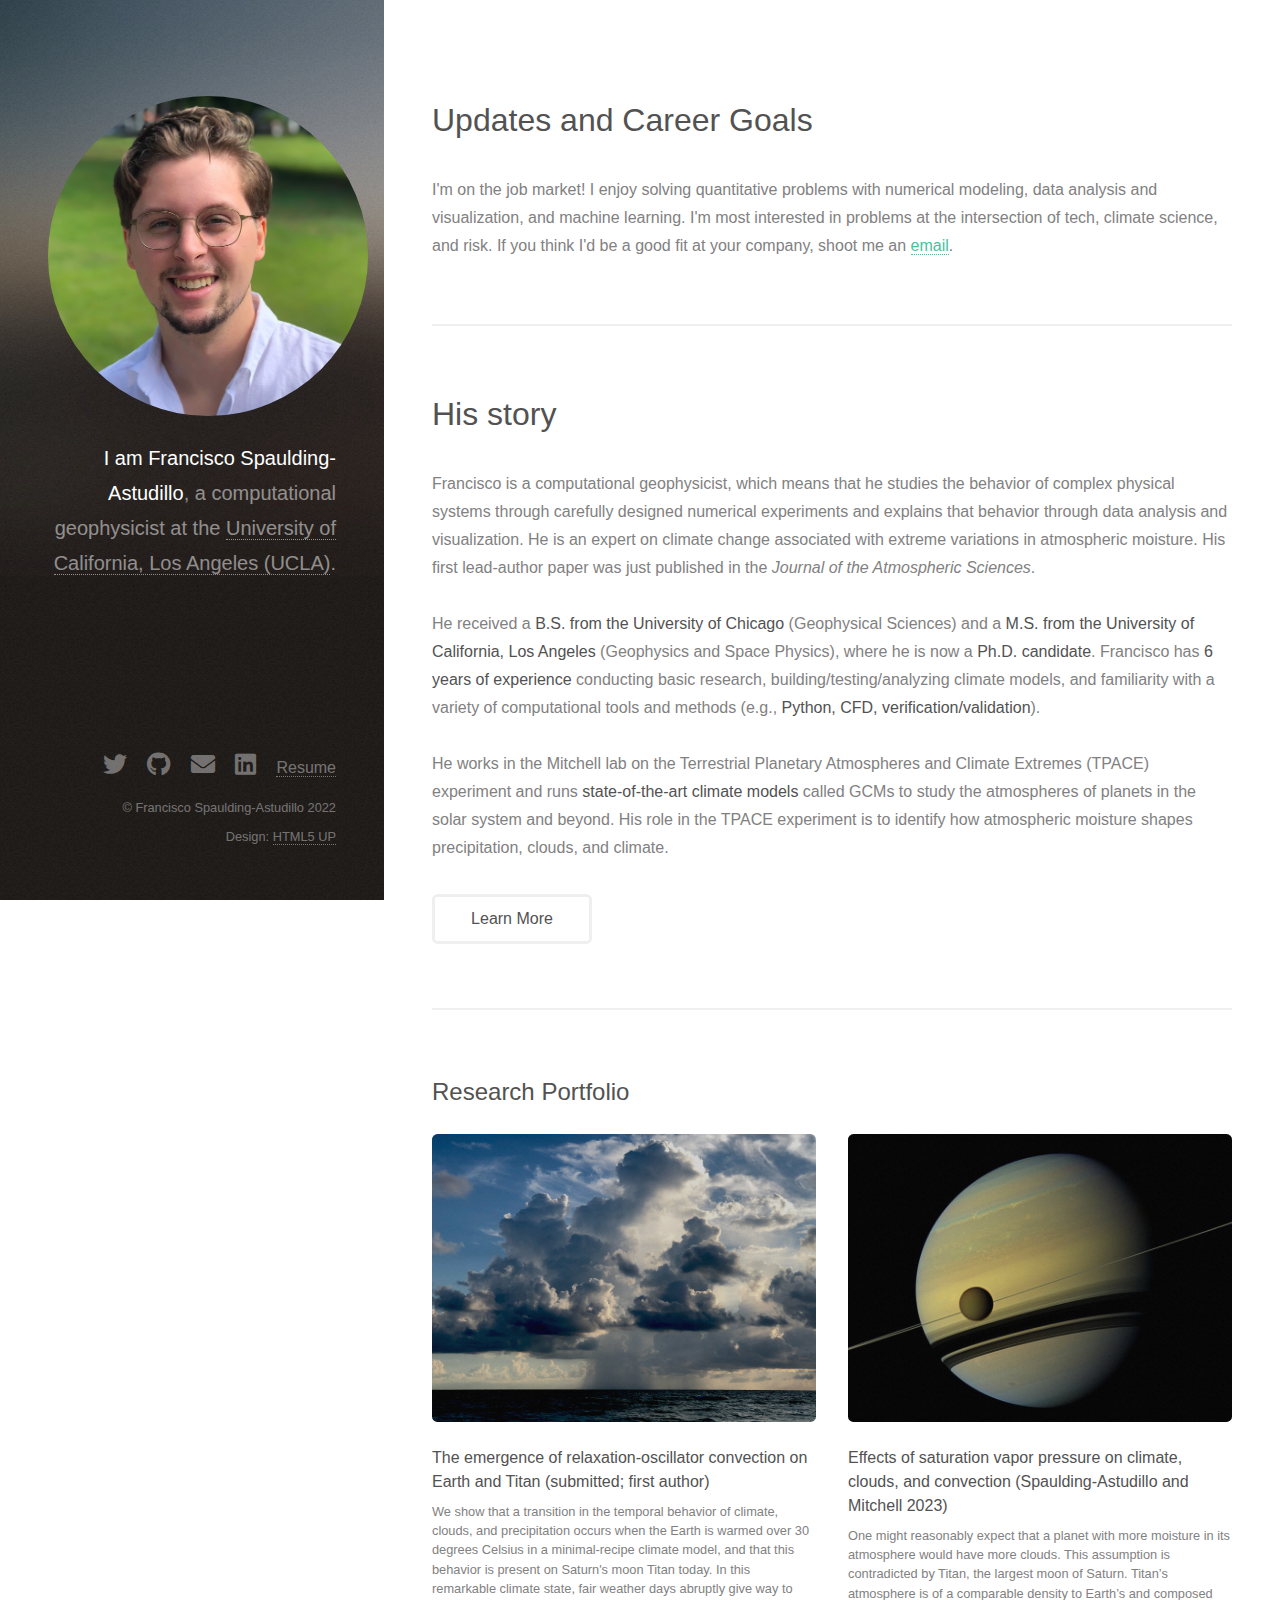
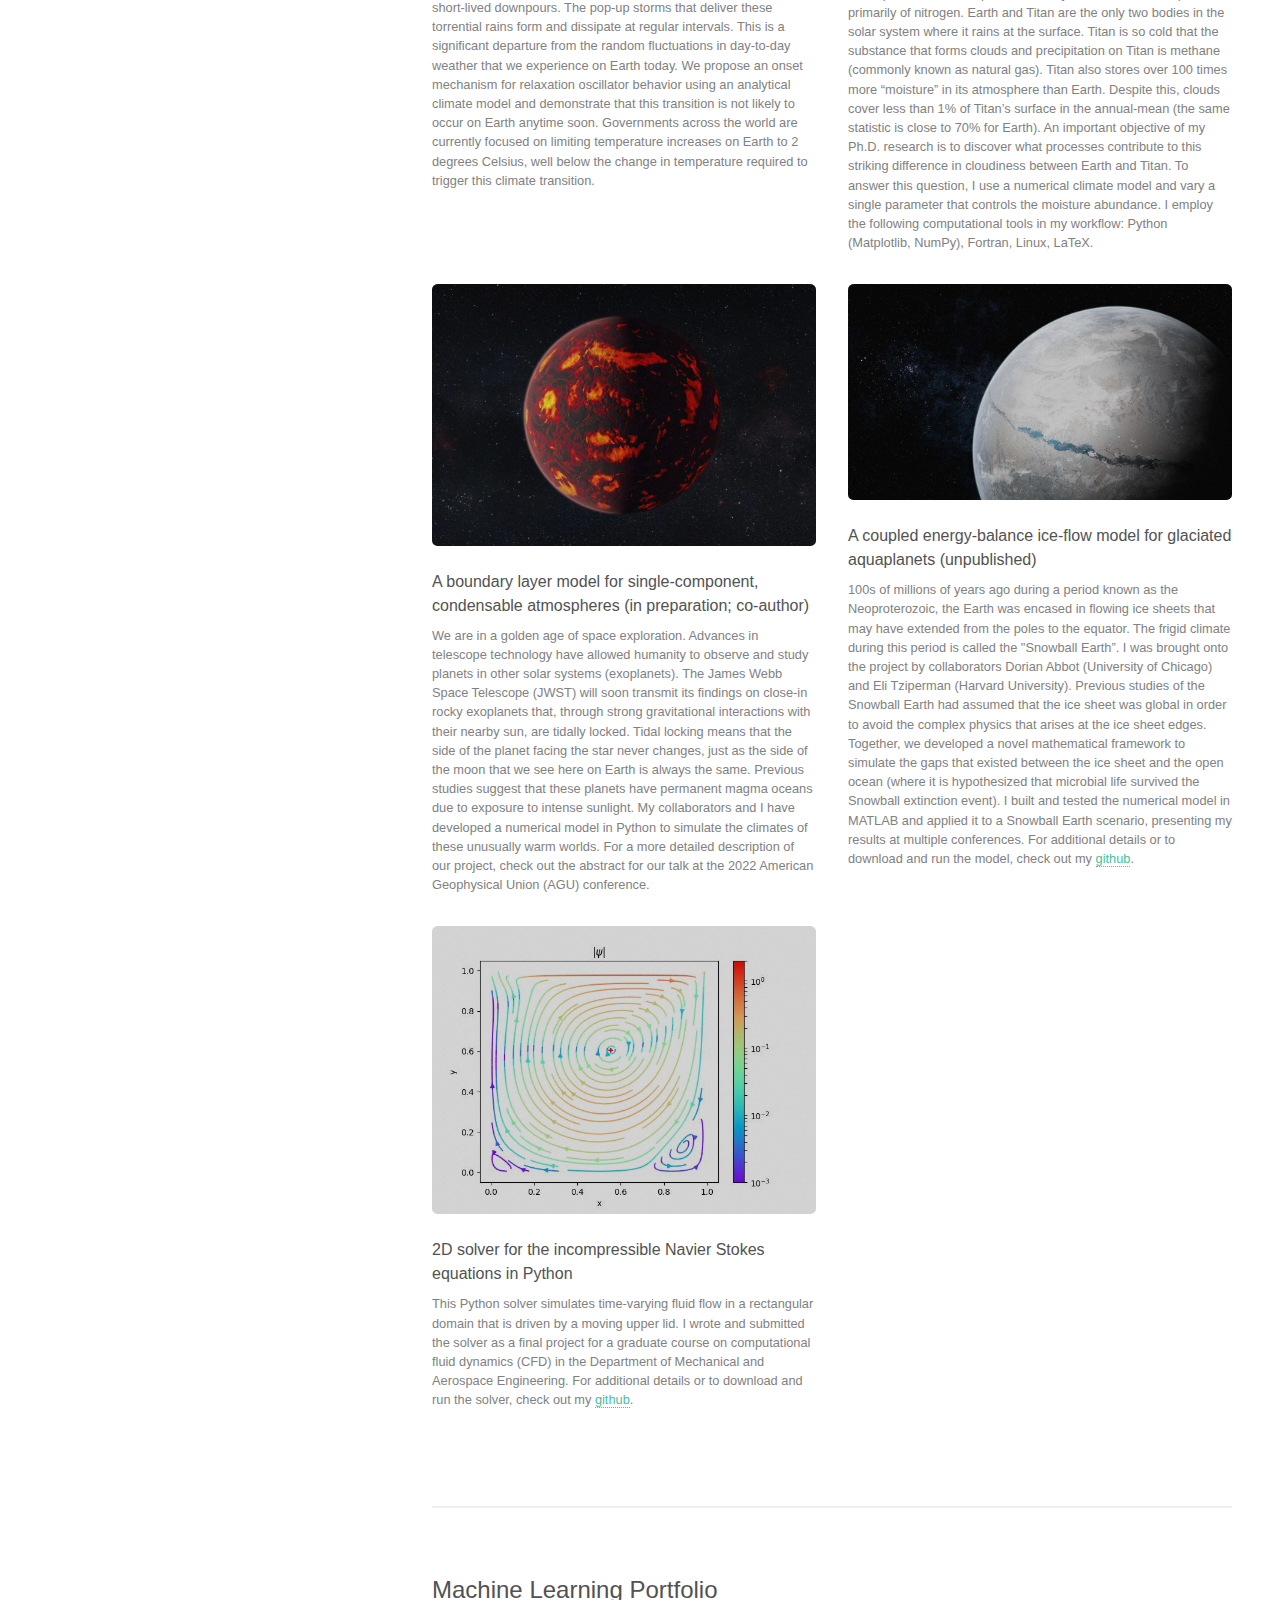
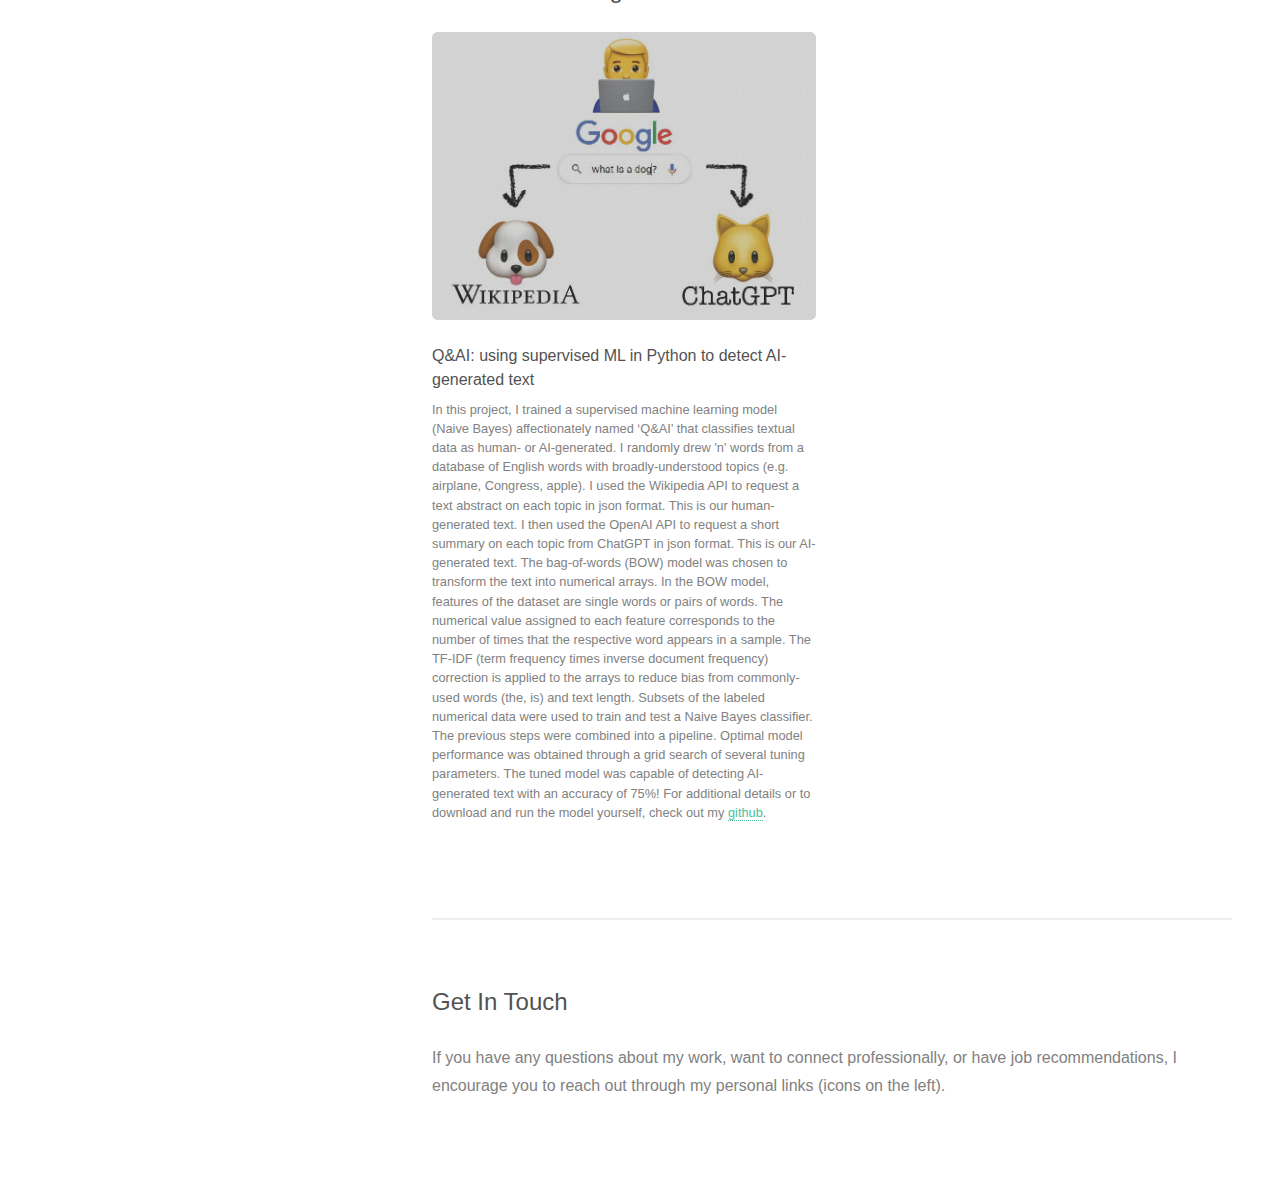
==== commit e3cb056b: "Update index.html" ====
--- a/index.html
+++ b/index.html
@@ -58,11 +58,7 @@
 
 						He works in the Mitchell lab on the Terrestrial Planetary Atmospheres and Climate Extremes (TPACE) experiment 
 						and runs <b>state-of-the-art climate models</b> called GCMs to study the atmospheres of planets in the solar system and beyond. 
-						His role in the TPACE experiment is to identify how atmospheric moisture shapes precipitation, clouds, and climate. <br><br>
-
-						His enjoyment of solving problems with a computational twist is leading him to a career in <b>data science</b> 
-						after graduate school. He currently lives in Los Angeles with his partner and their cat Sabi, where the weather is nice enough to 
-						permit his hobbies of hiking and tennis year-round. 
+						His role in the TPACE experiment is to identify how atmospheric moisture shapes precipitation, clouds, and climate. 
 								
 						</p>
 						<ul class="actions">
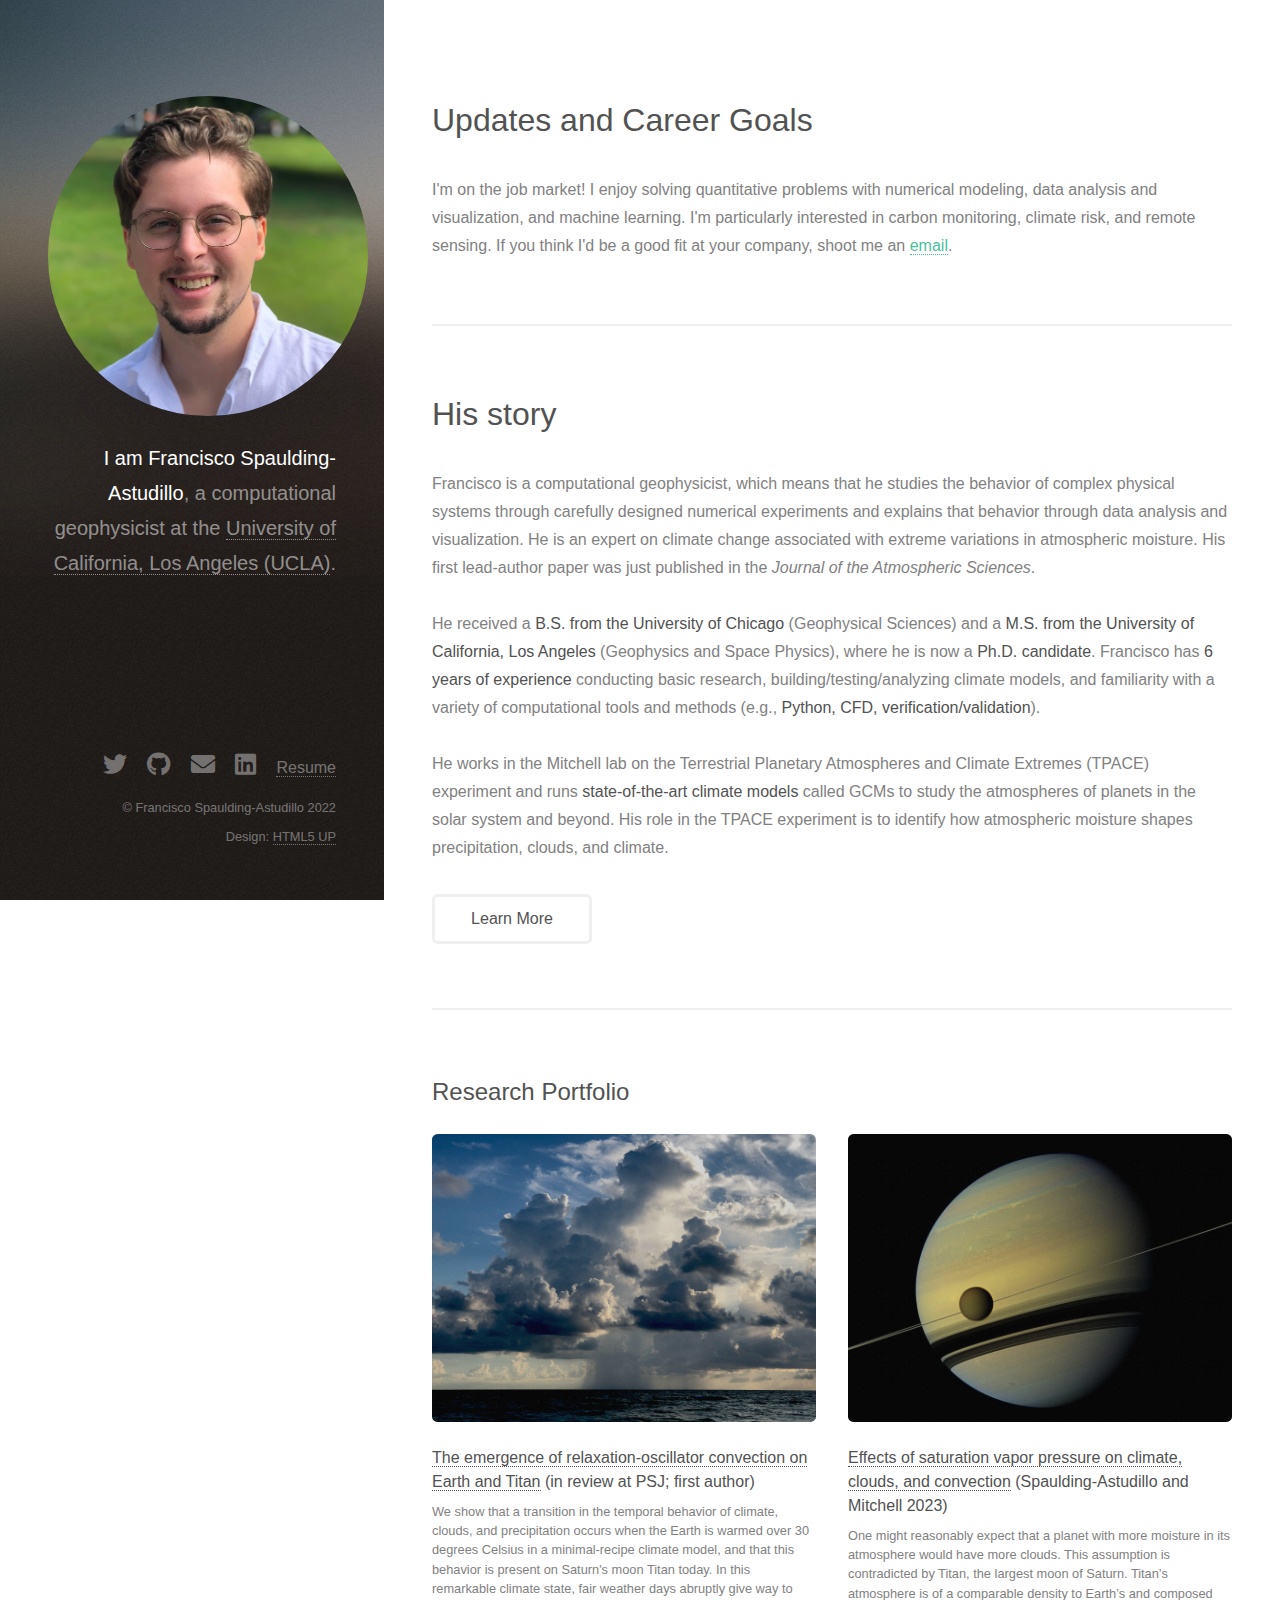
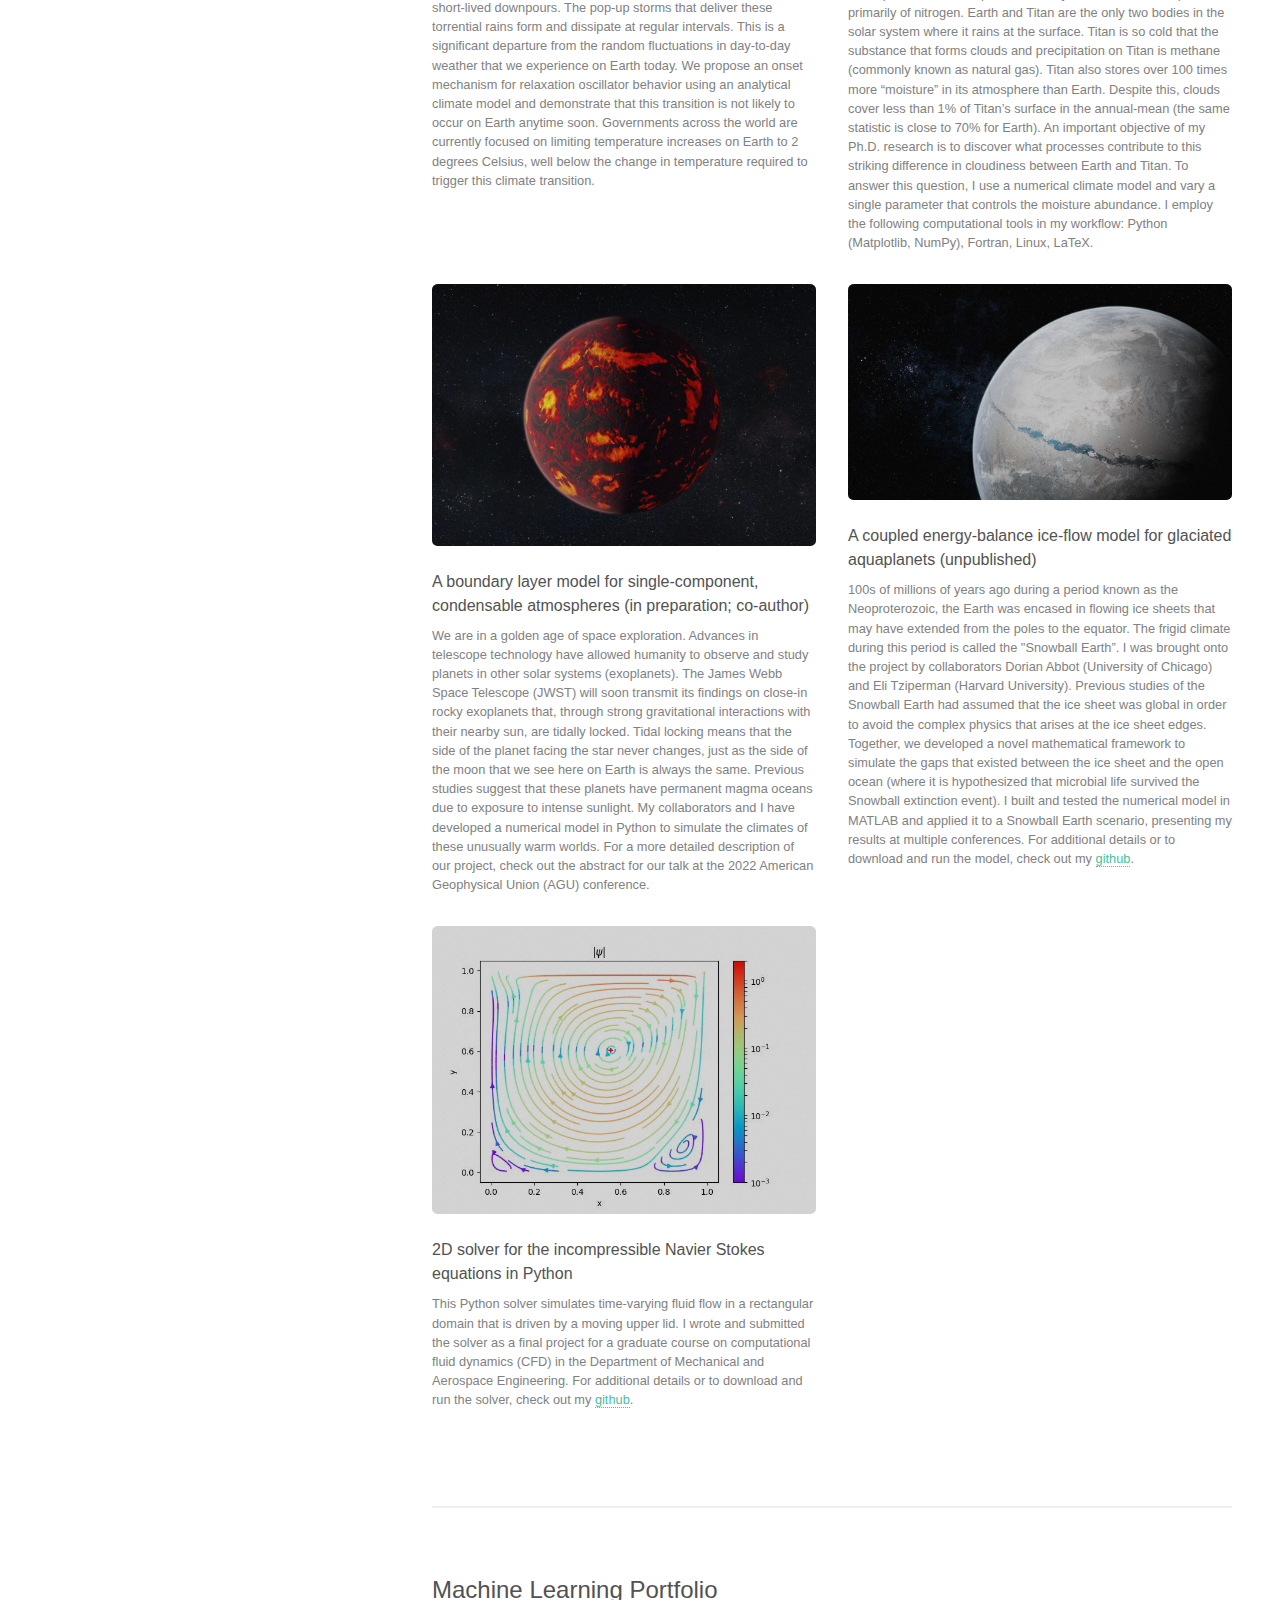
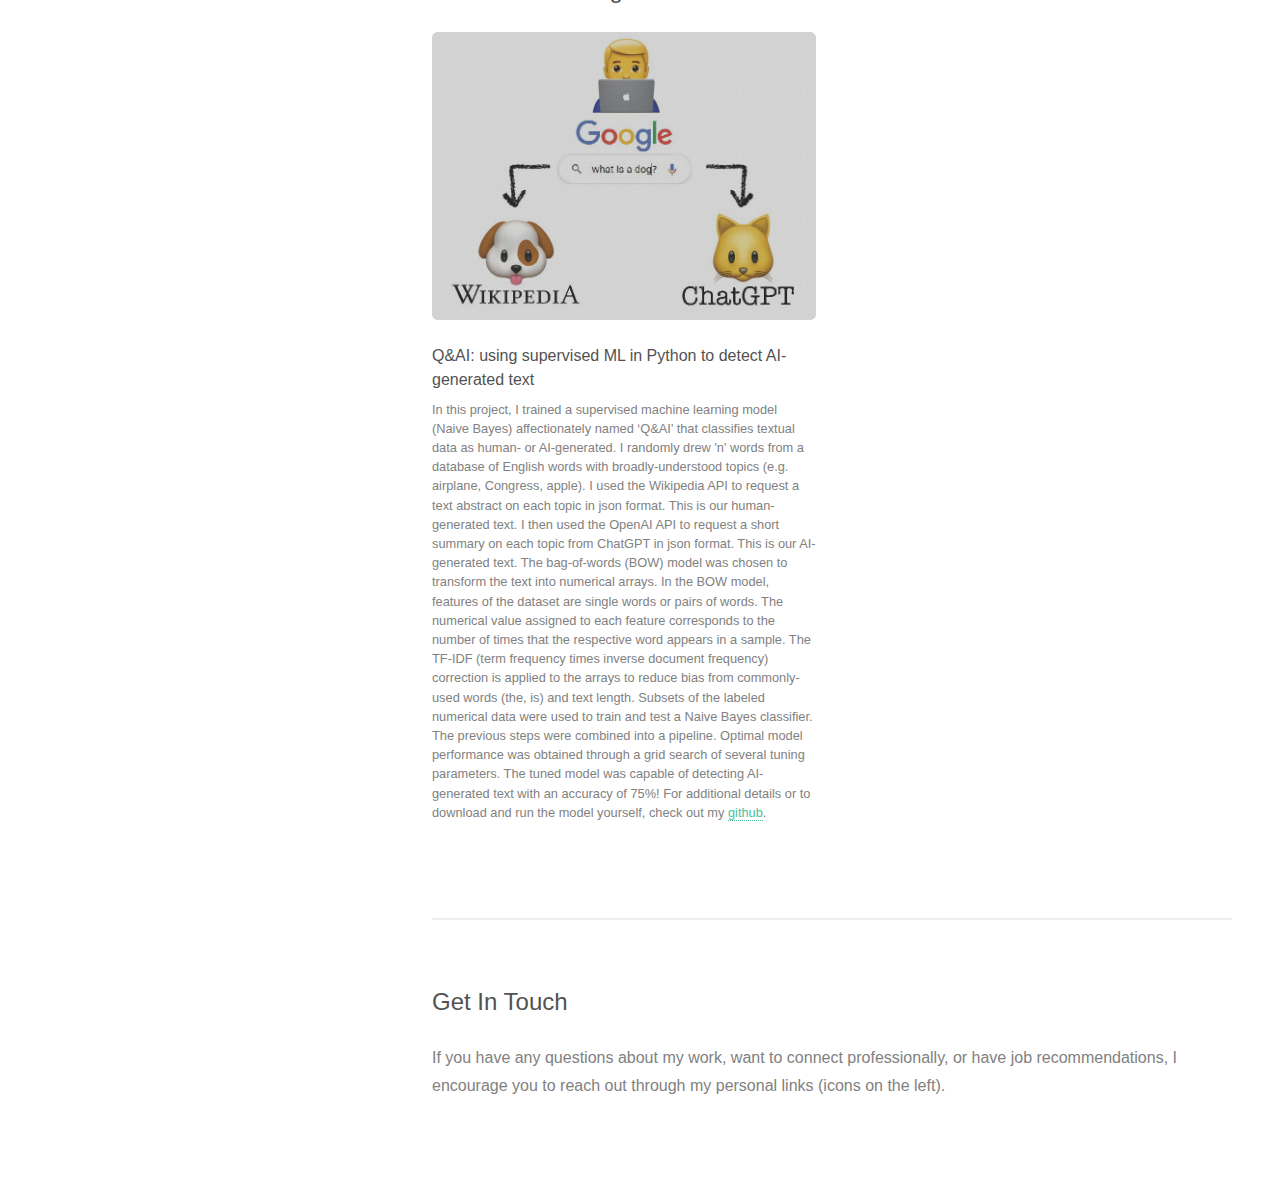
==== commit 20642818: "Update index.html" ====
--- a/index.html
+++ b/index.html
@@ -34,7 +34,7 @@
 					</header>
 					<p> I'm on the job market! I enjoy solving quantitative problems with 
 						numerical modeling, data analysis and visualization, and machine learning. 
-						I'm most interested in problems at the intersection of tech, climate science, and risk.
+						I'm particularly interested in carbon monitoring, climate risk, and remote sensing. 
 						If you think I'd be a good fit at your company, shoot me an <a href="spauldingastudillo@gmail.com">email</a>. 
 					</p>
 				</section>
@@ -72,7 +72,8 @@
 						<div class="row">
 							<article class="col-6 col-12-xsmall work-item">
 								<a href="images/fulls/cloud-mom.jpg" class="image fit thumb"><img src="images/thumbs/cloud-mom.jpg" alt="" /></a>
-								<h3>The emergence of relaxation-oscillator convection on Earth and Titan (submitted; first author)</h3>
+								<h3><a href="https://arxiv.org/abs/2306.03219">The emergence of relaxation-oscillator convection on Earth and Titan</a>
+									(in review at PSJ; first author)</h3>
 								<p>
 								We show that a transition in the temporal behavior of climate, clouds, and precipitation occurs when the Earth is warmed 
 								over 30 degrees Celsius in a minimal-recipe climate model, and that this behavior is present on Saturn's moon Titan today. 
@@ -87,7 +88,7 @@
 							</article>
 							<article class="col-6 col-12-xsmall work-item">
 								<a href="images/fulls/titan-saturn.jpg" class="image fit thumb"><img src="images/thumbs/titan-saturn.jpg" alt="" /></a>
-								<h3>Effects of saturation vapor pressure on climate, clouds, and convection (Spaulding-Astudillo and Mitchell 2023)</h3>
+								<h3><a href="https://journals.ametsoc.org/view/journals/atsc/80/5/JAS-D-22-0063.1.xml">Effects of saturation vapor pressure on climate, clouds, and convection</a> (Spaulding-Astudillo and Mitchell 2023)</h3>
 								<p>
 								One might reasonably expect that a planet with more moisture in its atmosphere would have more clouds. 
 								This assumption is contradicted by Titan, the largest moon of Saturn. 
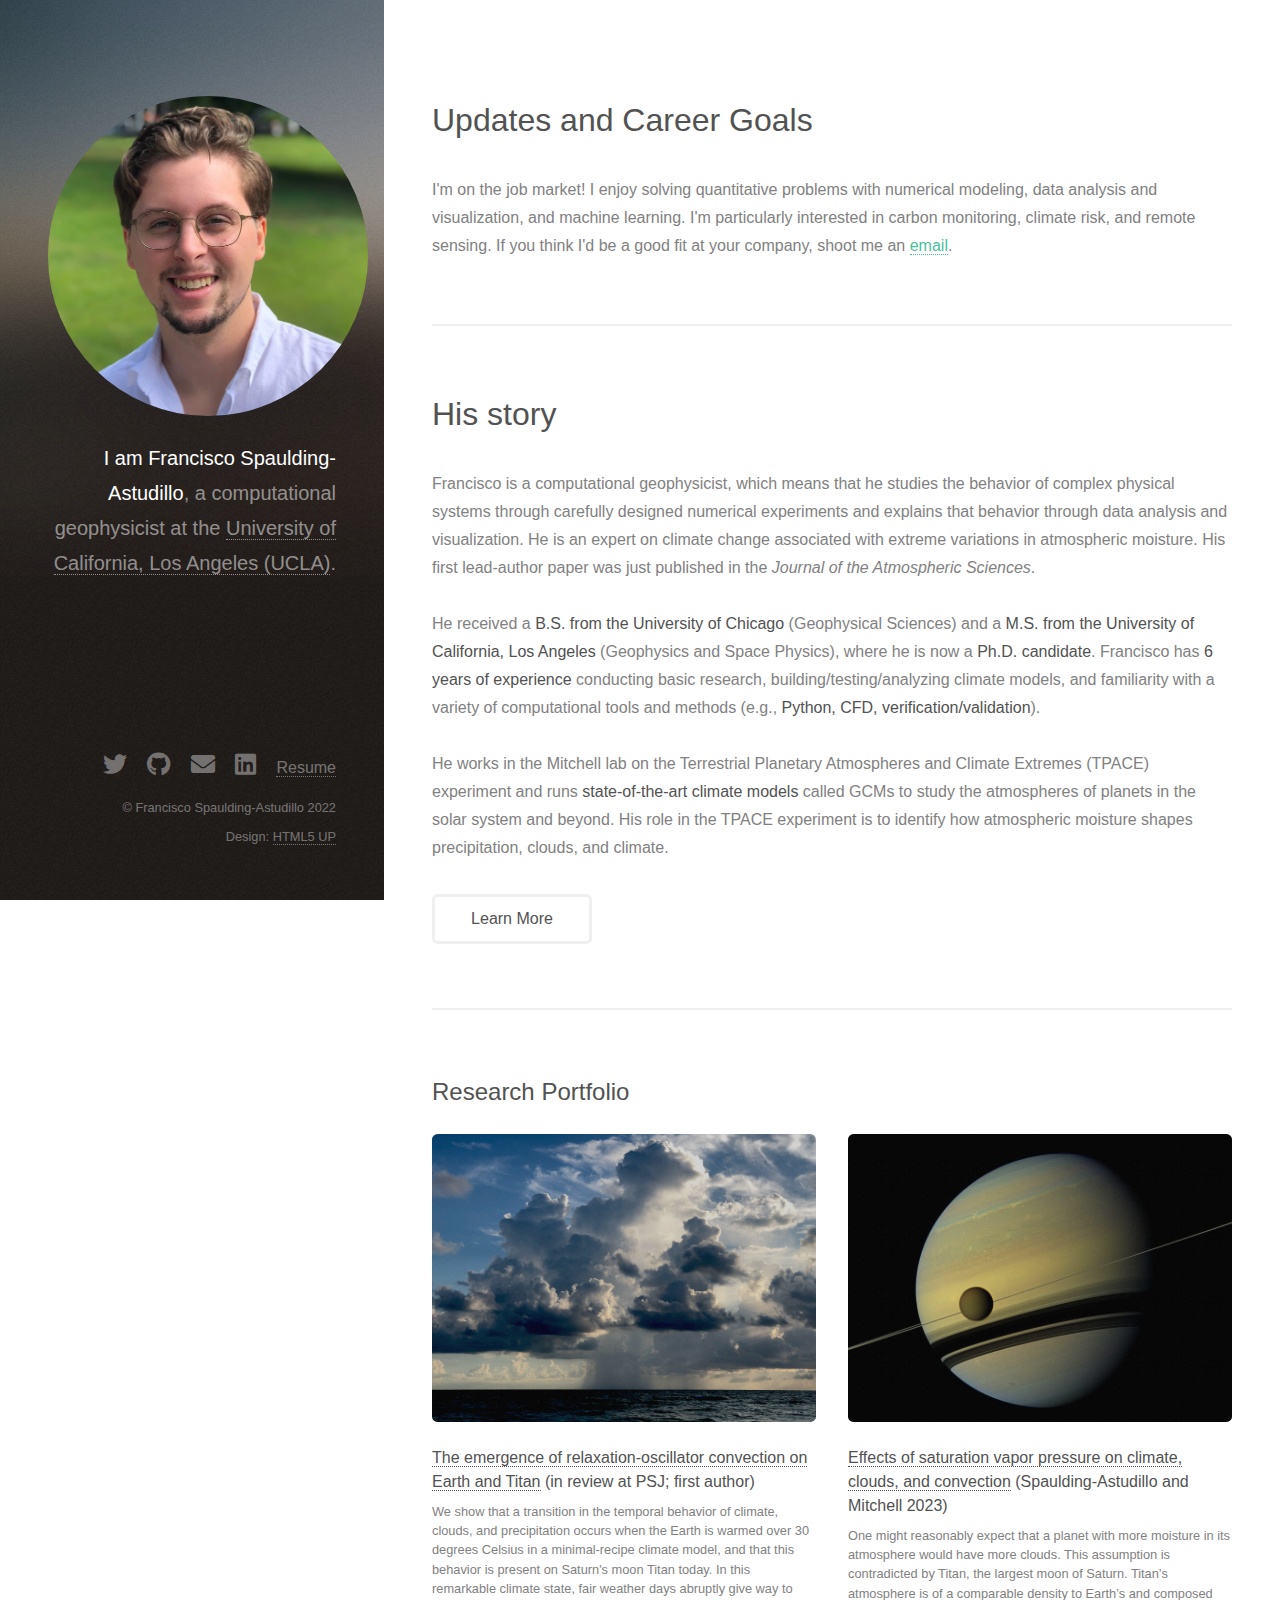
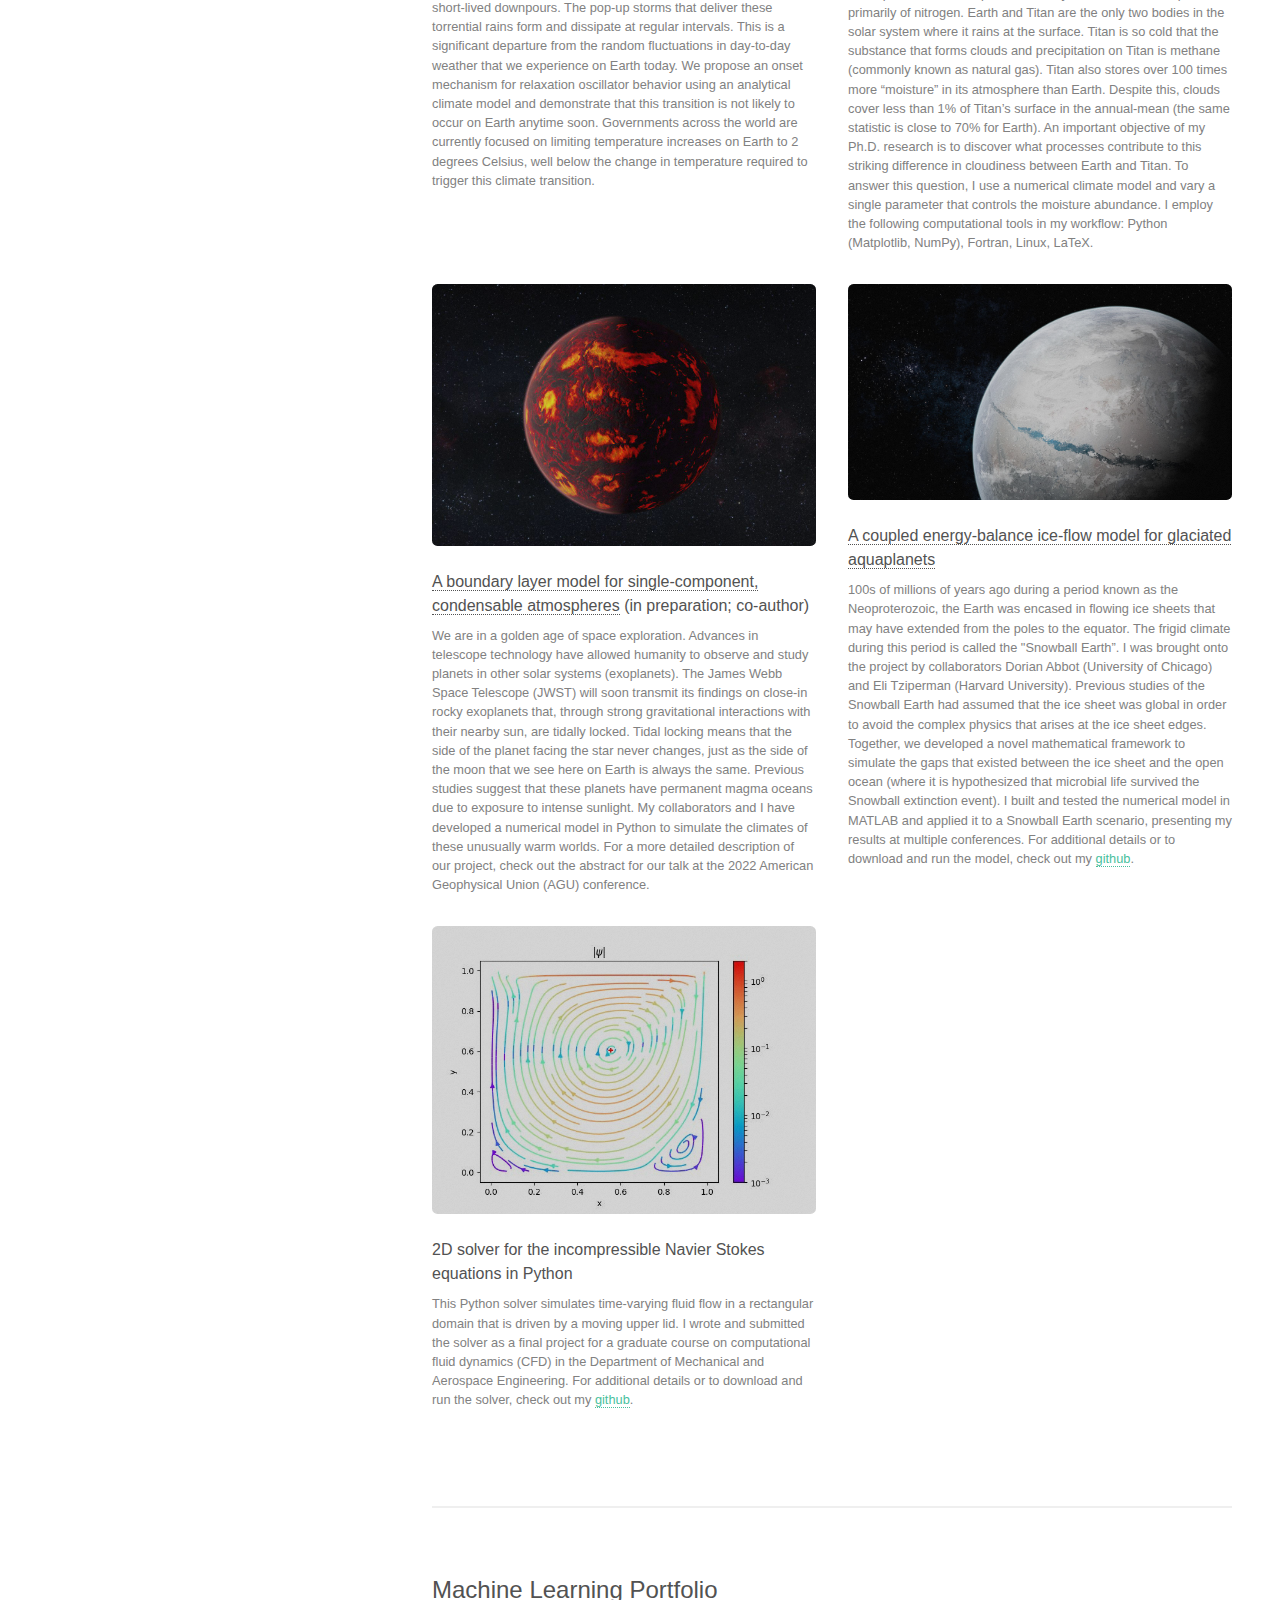
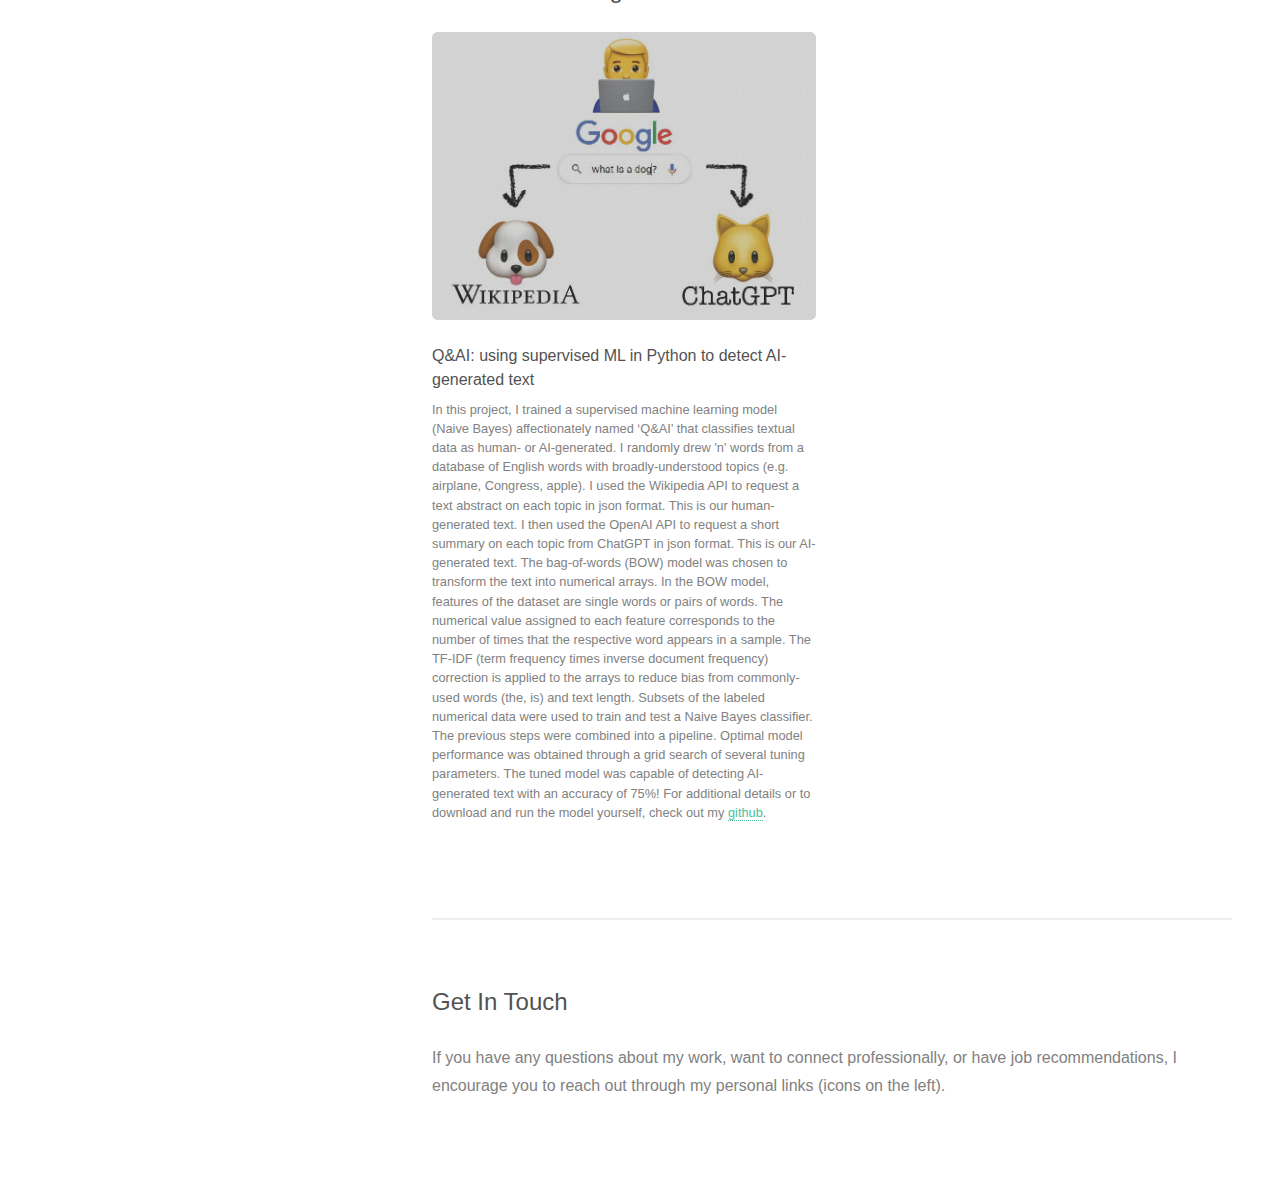
==== commit 6ad4bbc7: "Update index.html" ====
--- a/index.html
+++ b/index.html
@@ -105,7 +105,8 @@
 							</article>
 							<article class="col-6 col-12-xsmall work-item">
 								<a href="images/fulls/magma.jpg" class="image fit thumb"><img src="images/thumbs/magma.jpg" alt="" /></a>
-								<h3>A boundary layer model for single-component, condensable atmospheres (in preparation; co-author)</h3>
+								<h3><a href="https://scholar.google.com/citations?hl=en&tzom=420&user=h-uoYvAAAAAJ">A boundary layer model for single-component, condensable atmospheres</a> 
+									(in preparation; co-author)</h3>
 								<p>We are in a golden age of space exploration. Advances in telescope technology have allowed humanity to observe 
 									and study planets in other solar systems (exoplanets). The James Webb Space Telescope (JWST) will soon transmit its 
 									findings on close-in rocky exoplanets that, through strong gravitational interactions with their nearby sun, 
@@ -119,7 +120,7 @@
 							</article>
 							<article class="col-6 col-12-xsmall work-item">
 								<a href="images/fulls/snowball.jpg" class="image fit thumb"><img src="images/thumbs/snowball.jpg" alt="" /></a>
-								<h3>A coupled energy-balance ice-flow model for glaciated aquaplanets (unpublished)</h3>
+								<h3><a href="https://scholar.google.com/citations?hl=en&tzom=420&user=h-uoYvAAAAAJ">A coupled energy-balance ice-flow model for glaciated aquaplanets</a></h3>
 								<p>
 								100s of millions of years ago during a period known as the Neoproterozoic, the Earth was encased in 
 								flowing ice sheets that may have extended from the poles to the equator. The frigid climate during this period is 
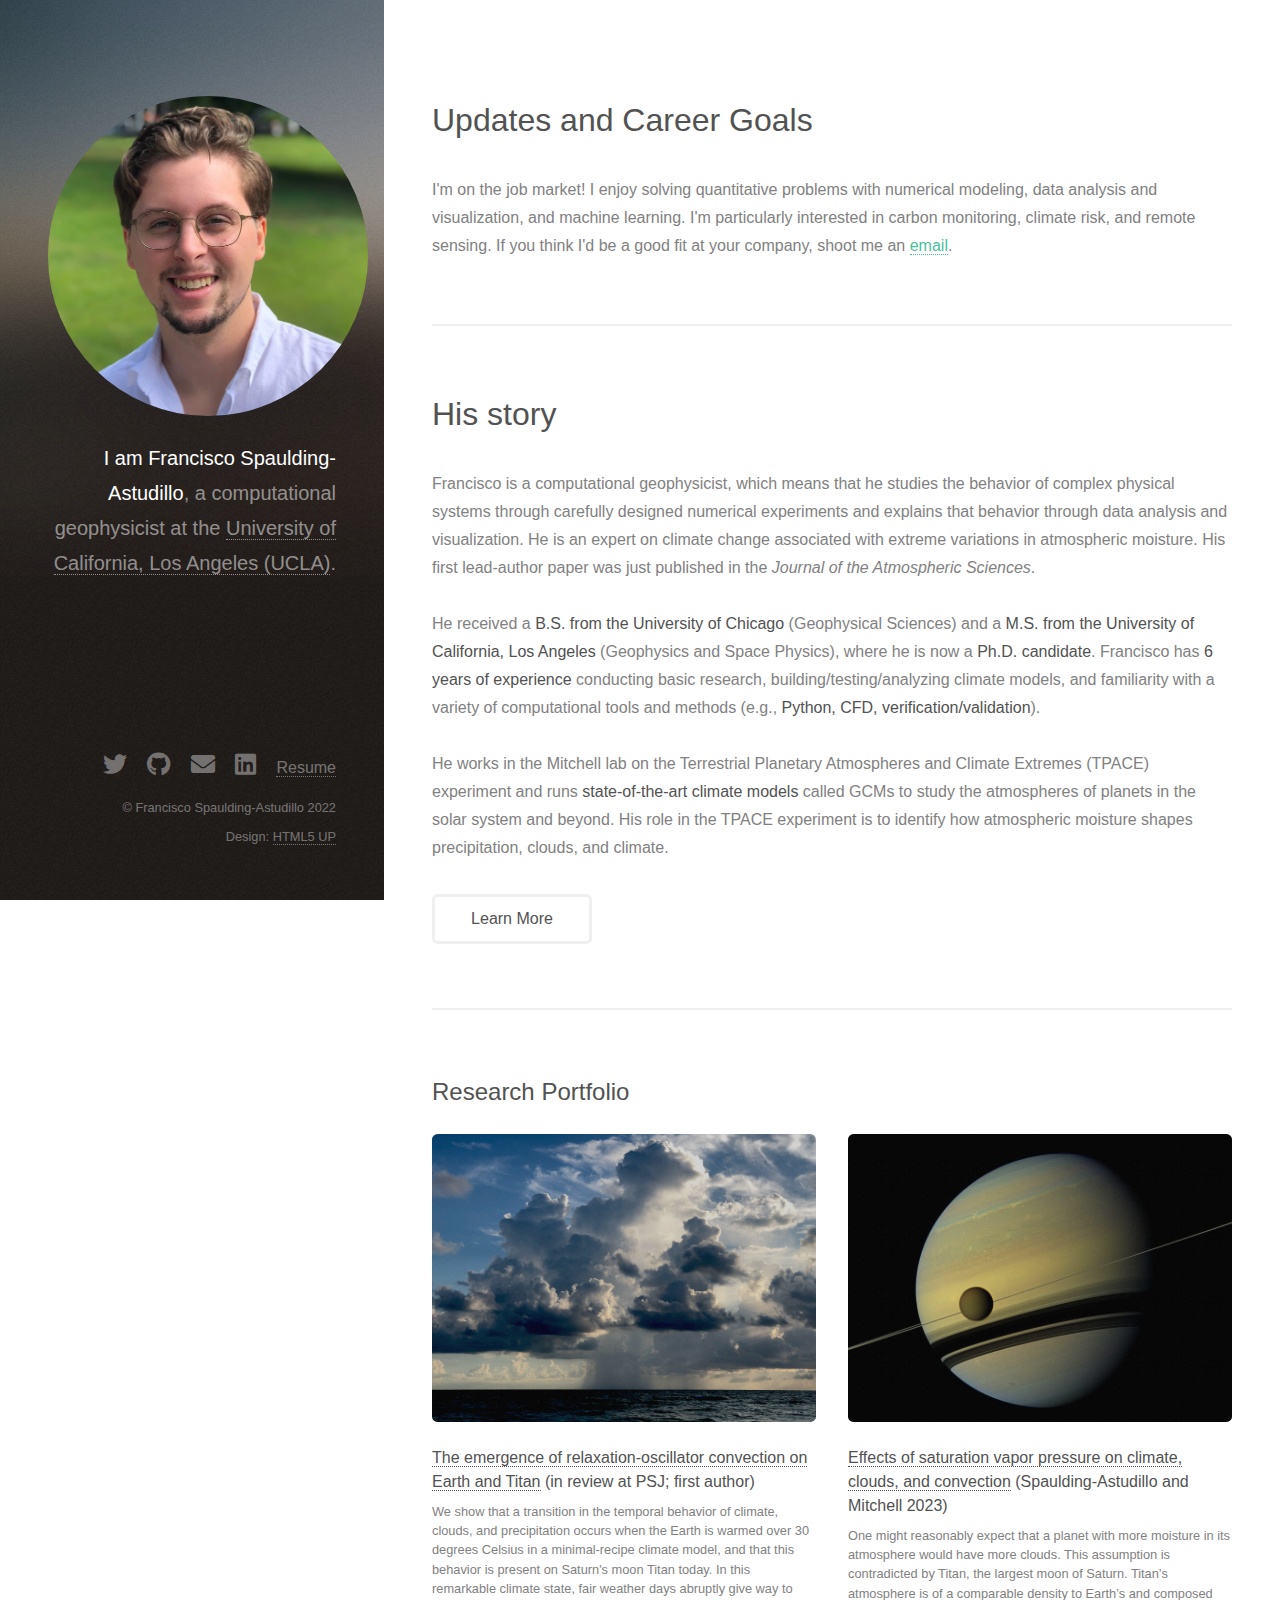
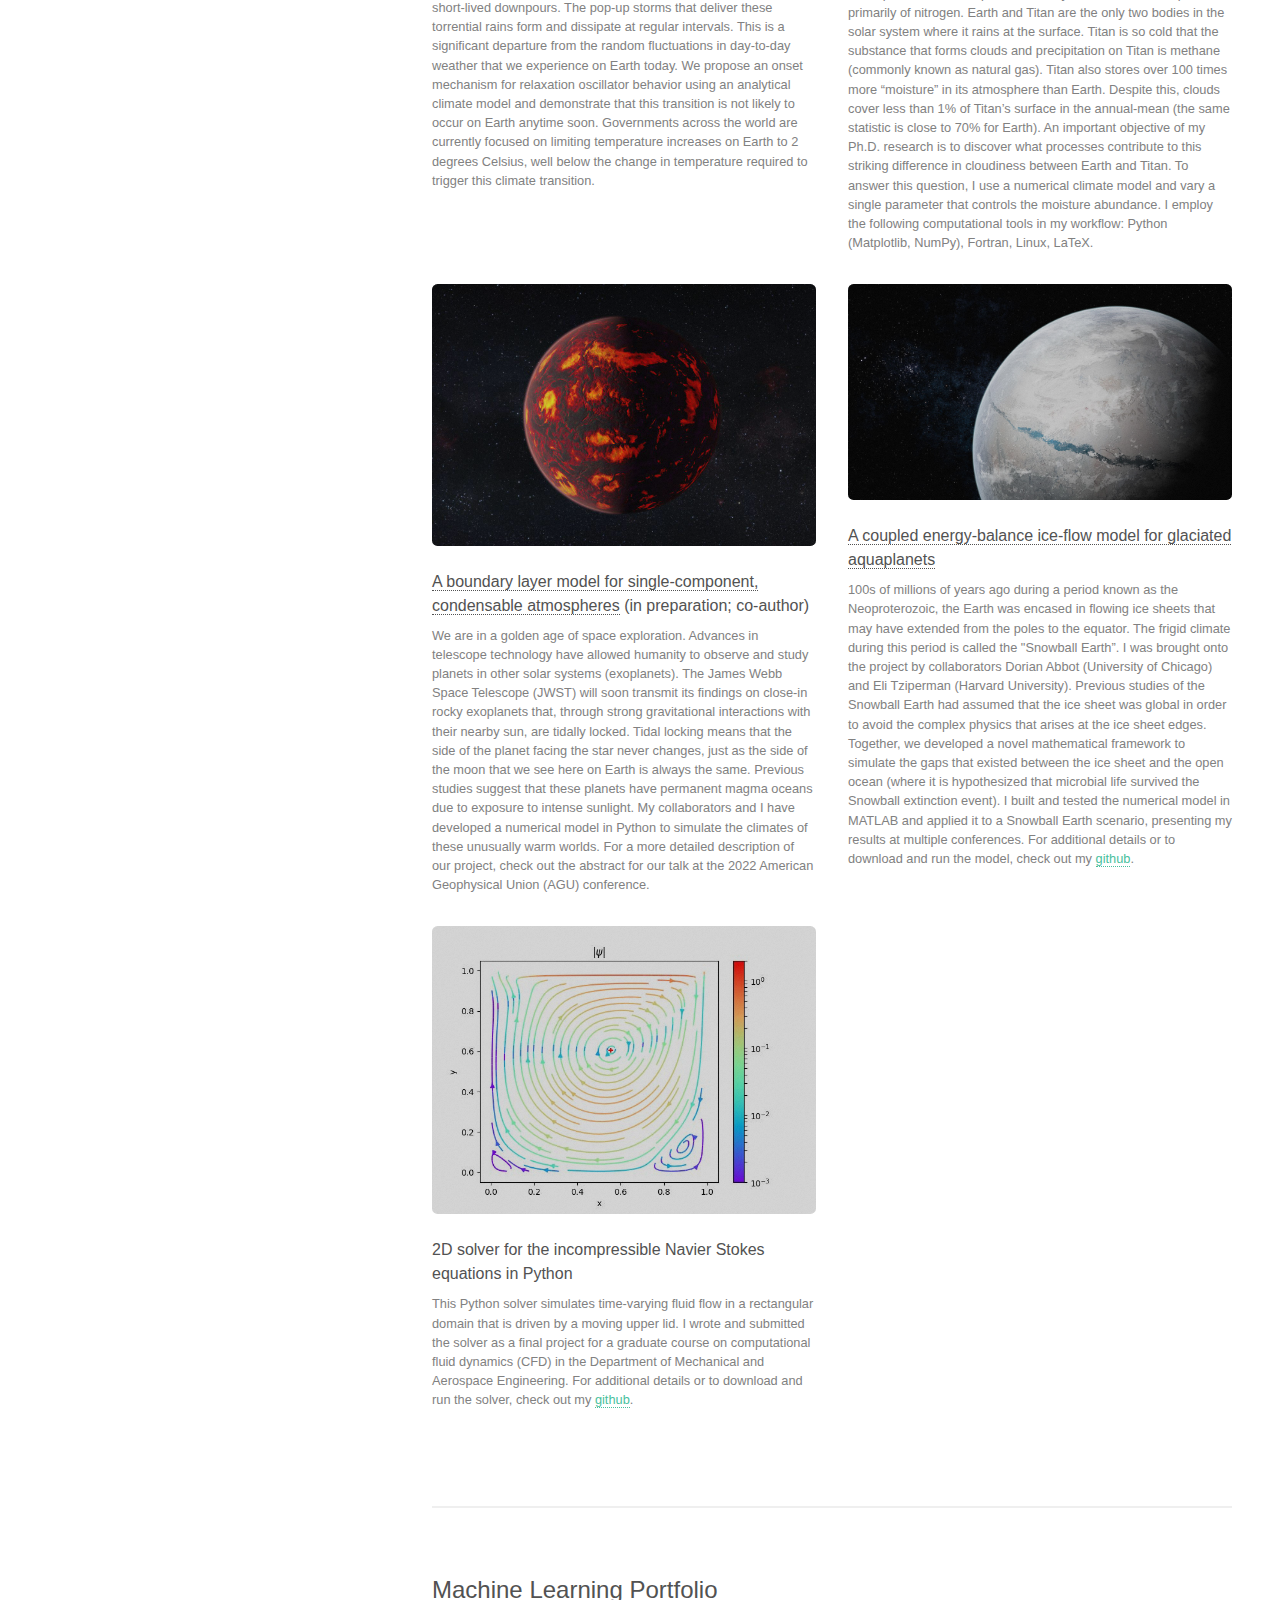
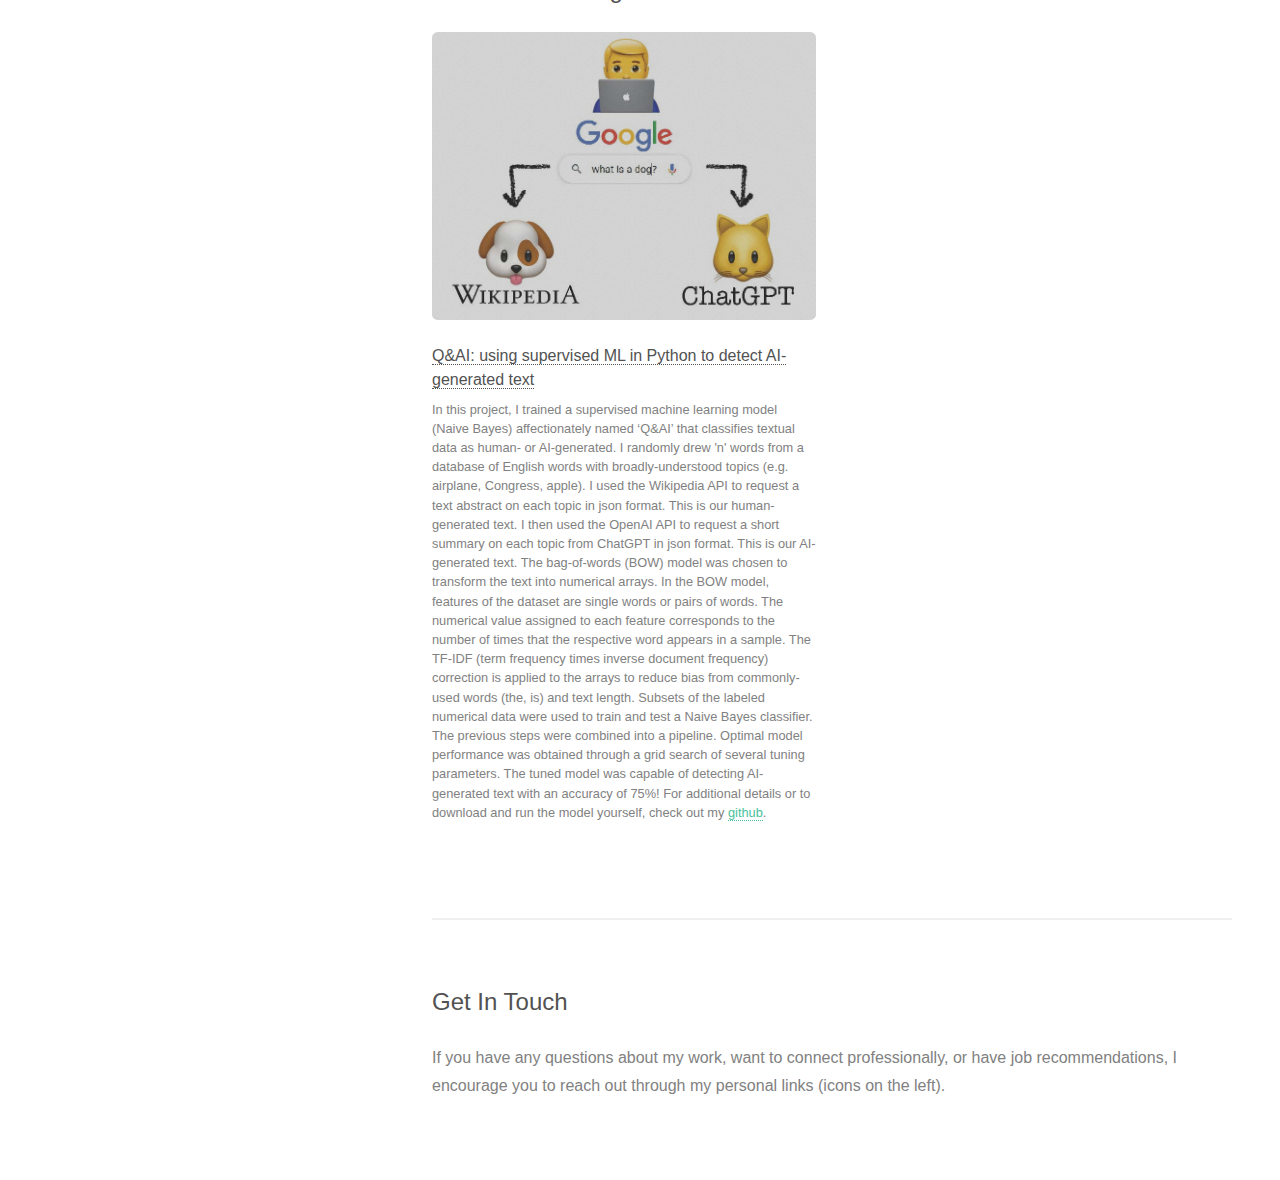
==== commit 3b67095b: "Update index.html" ====
--- a/index.html
+++ b/index.html
@@ -158,7 +158,7 @@
 						<div class="row">
 							<article class="col-6 col-12-xsmall work-item">
 								<a href="images/fulls/ChatGPT.jpg" class="image fit thumb"><img src="images/thumbs/ChatGPT.jpg" alt="" /></a>
-								<h3>Q&AI: using supervised ML in Python to detect AI-generated text </h3>
+								<h3><a href="https://github.com/franciscospauldingastudillo/Q-and-AI">Q&AI: using supervised ML in Python to detect AI-generated text</a></h3>
 								<p>
 								In this project, I trained a supervised machine learning model (Naive Bayes) affectionately named 
 							 	‘Q&AI’ that classifies textual data as human- or AI-generated. I randomly drew 'n' words from a 
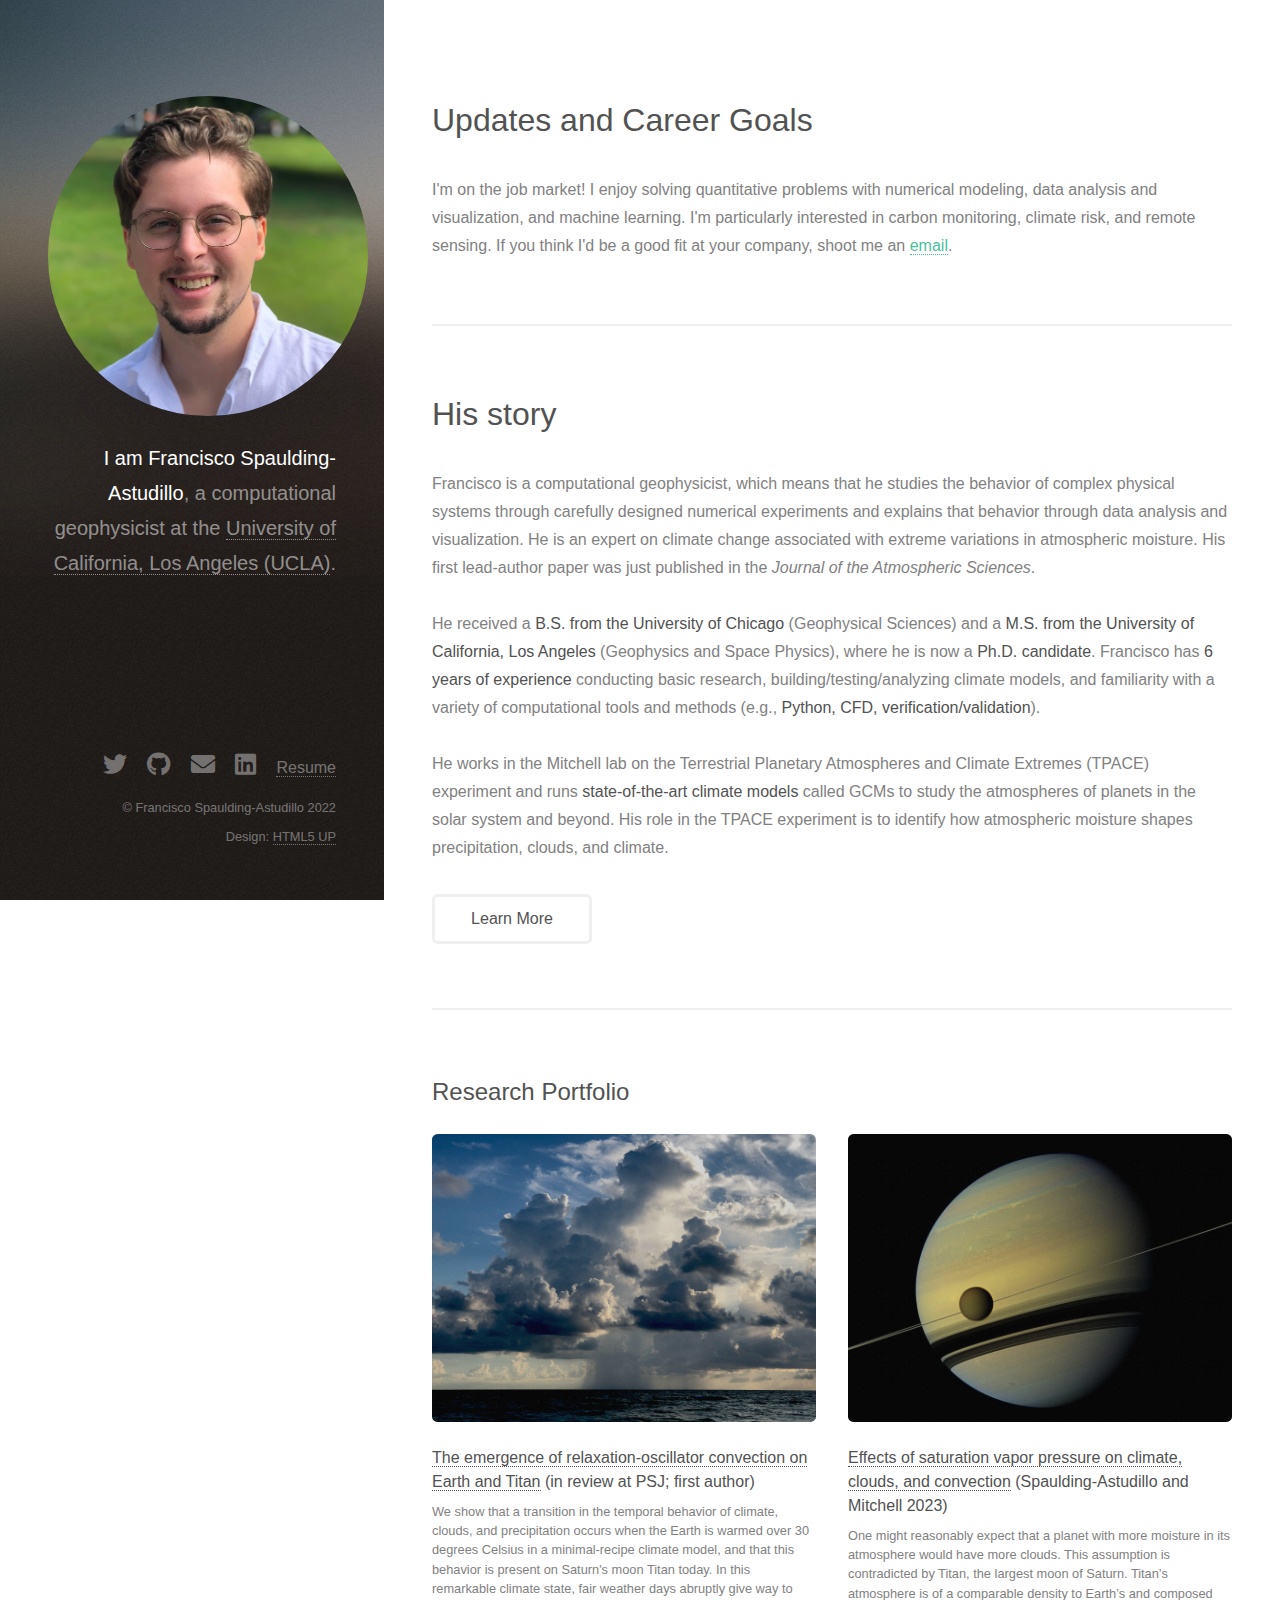
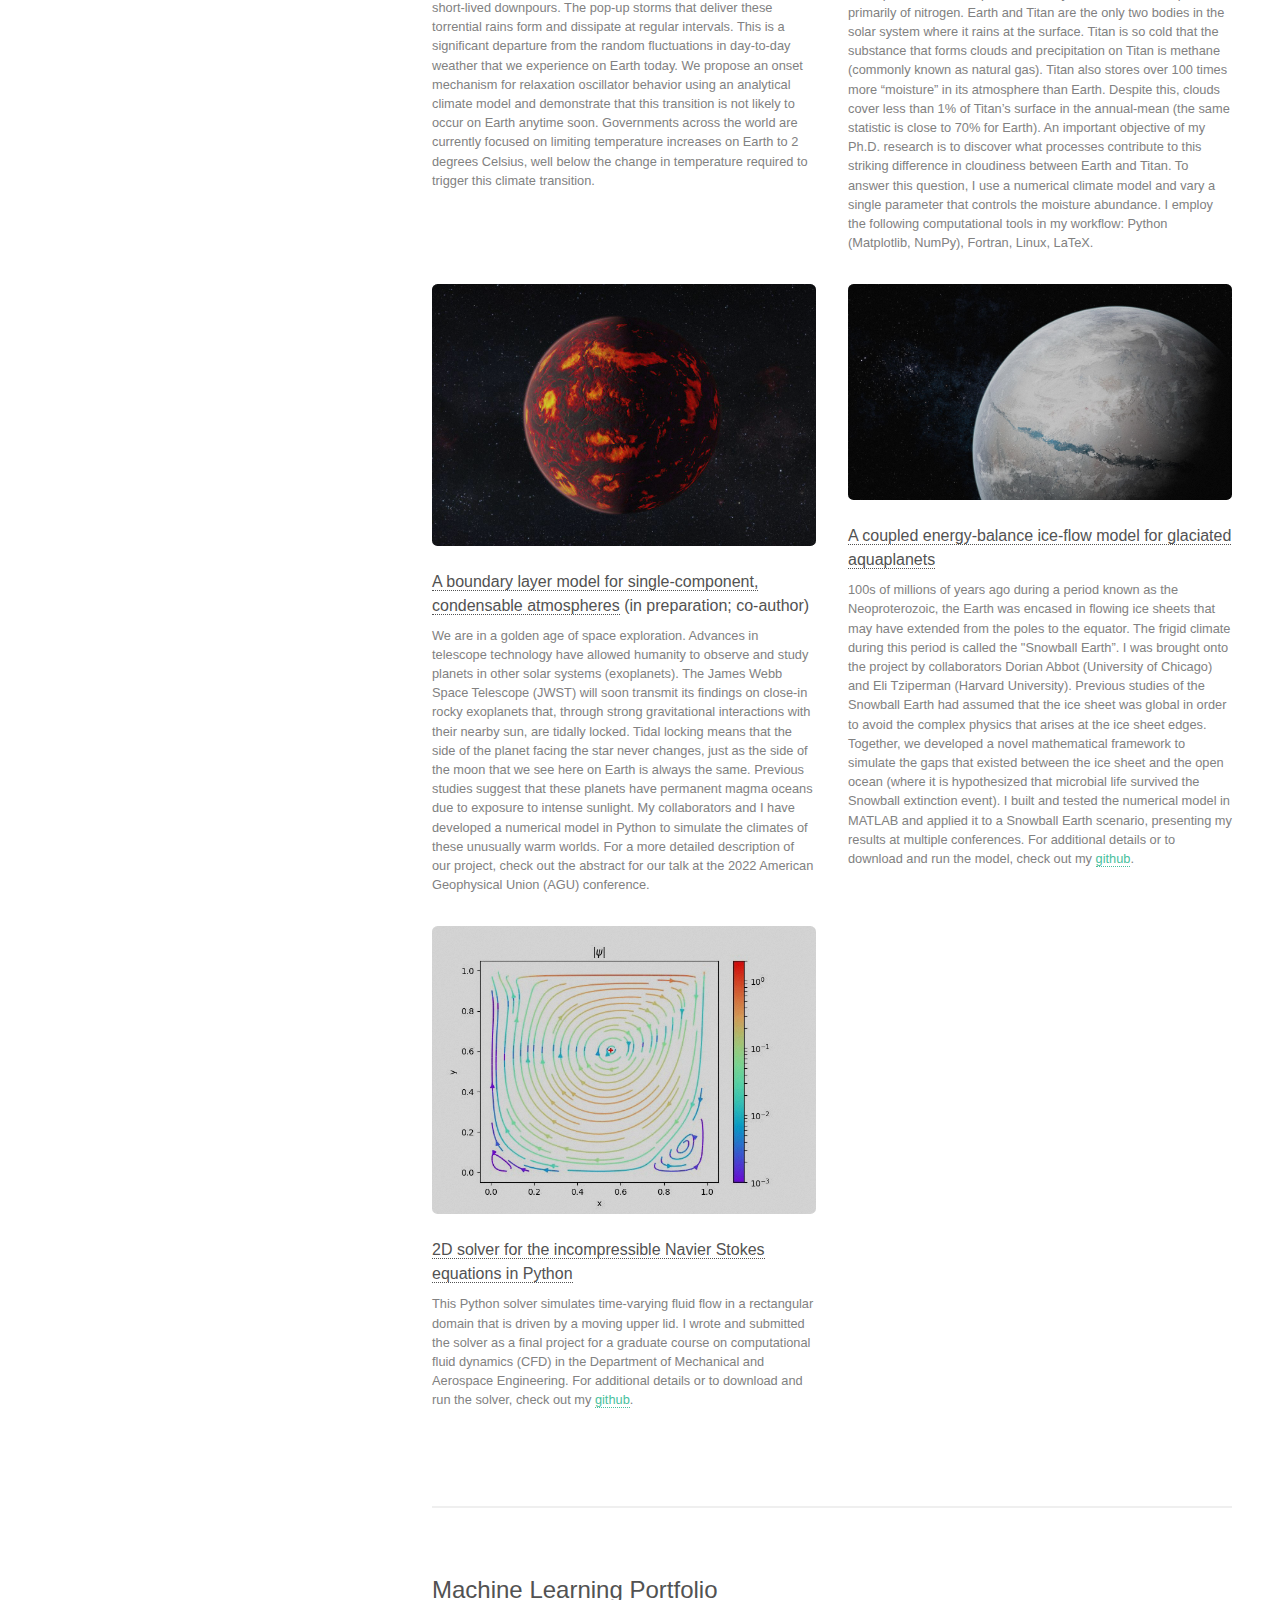
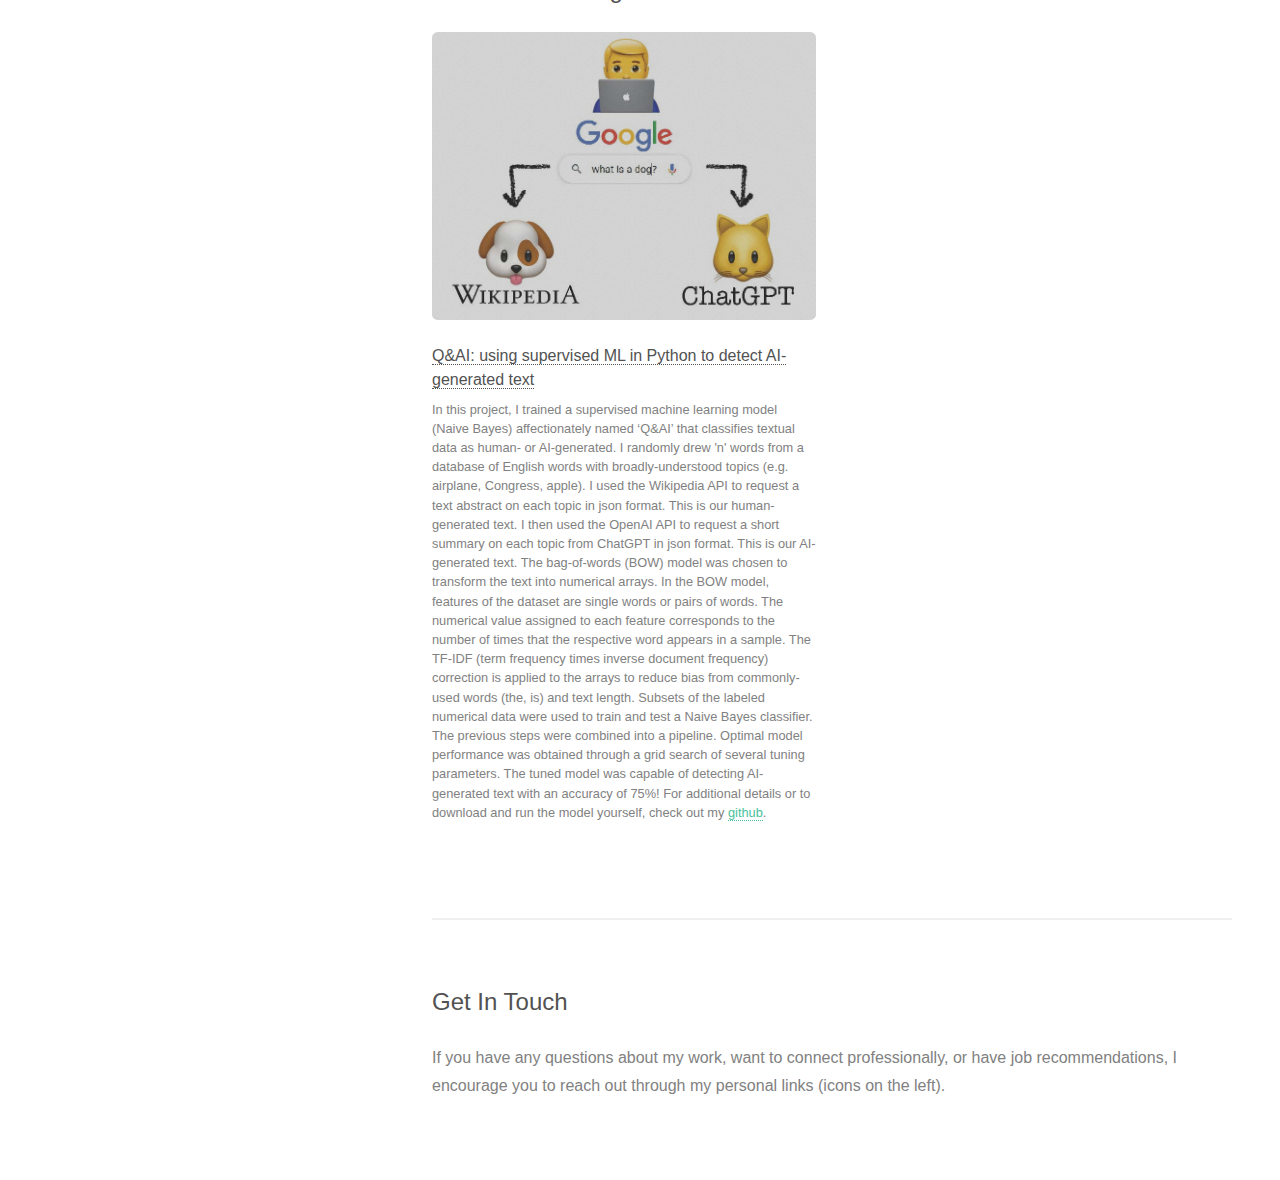
==== commit 73141bdc: "Update index.html" ====
--- a/index.html
+++ b/index.html
@@ -136,7 +136,7 @@
 							</article>
 							<article class="col-6 col-12-xsmall work-item">
 								<a href="images/fulls/streamlines.jpg" class="image fit thumb"><img src="images/thumbs/streamlines.jpg" alt="" /></a>
-								<h3>2D solver for the incompressible Navier Stokes equations in Python</h3>
+								<h3><a href="https://github.com/franciscospauldingastudillo/navier-stokes-solver">2D solver for the incompressible Navier Stokes equations in Python</a></h3>
 								<p> 
 								This Python solver simulates time-varying fluid flow in a rectangular domain that is driven by a moving upper lid. 
 								I wrote and submitted the solver as a final project for a graduate course on computational fluid dynamics (CFD) 
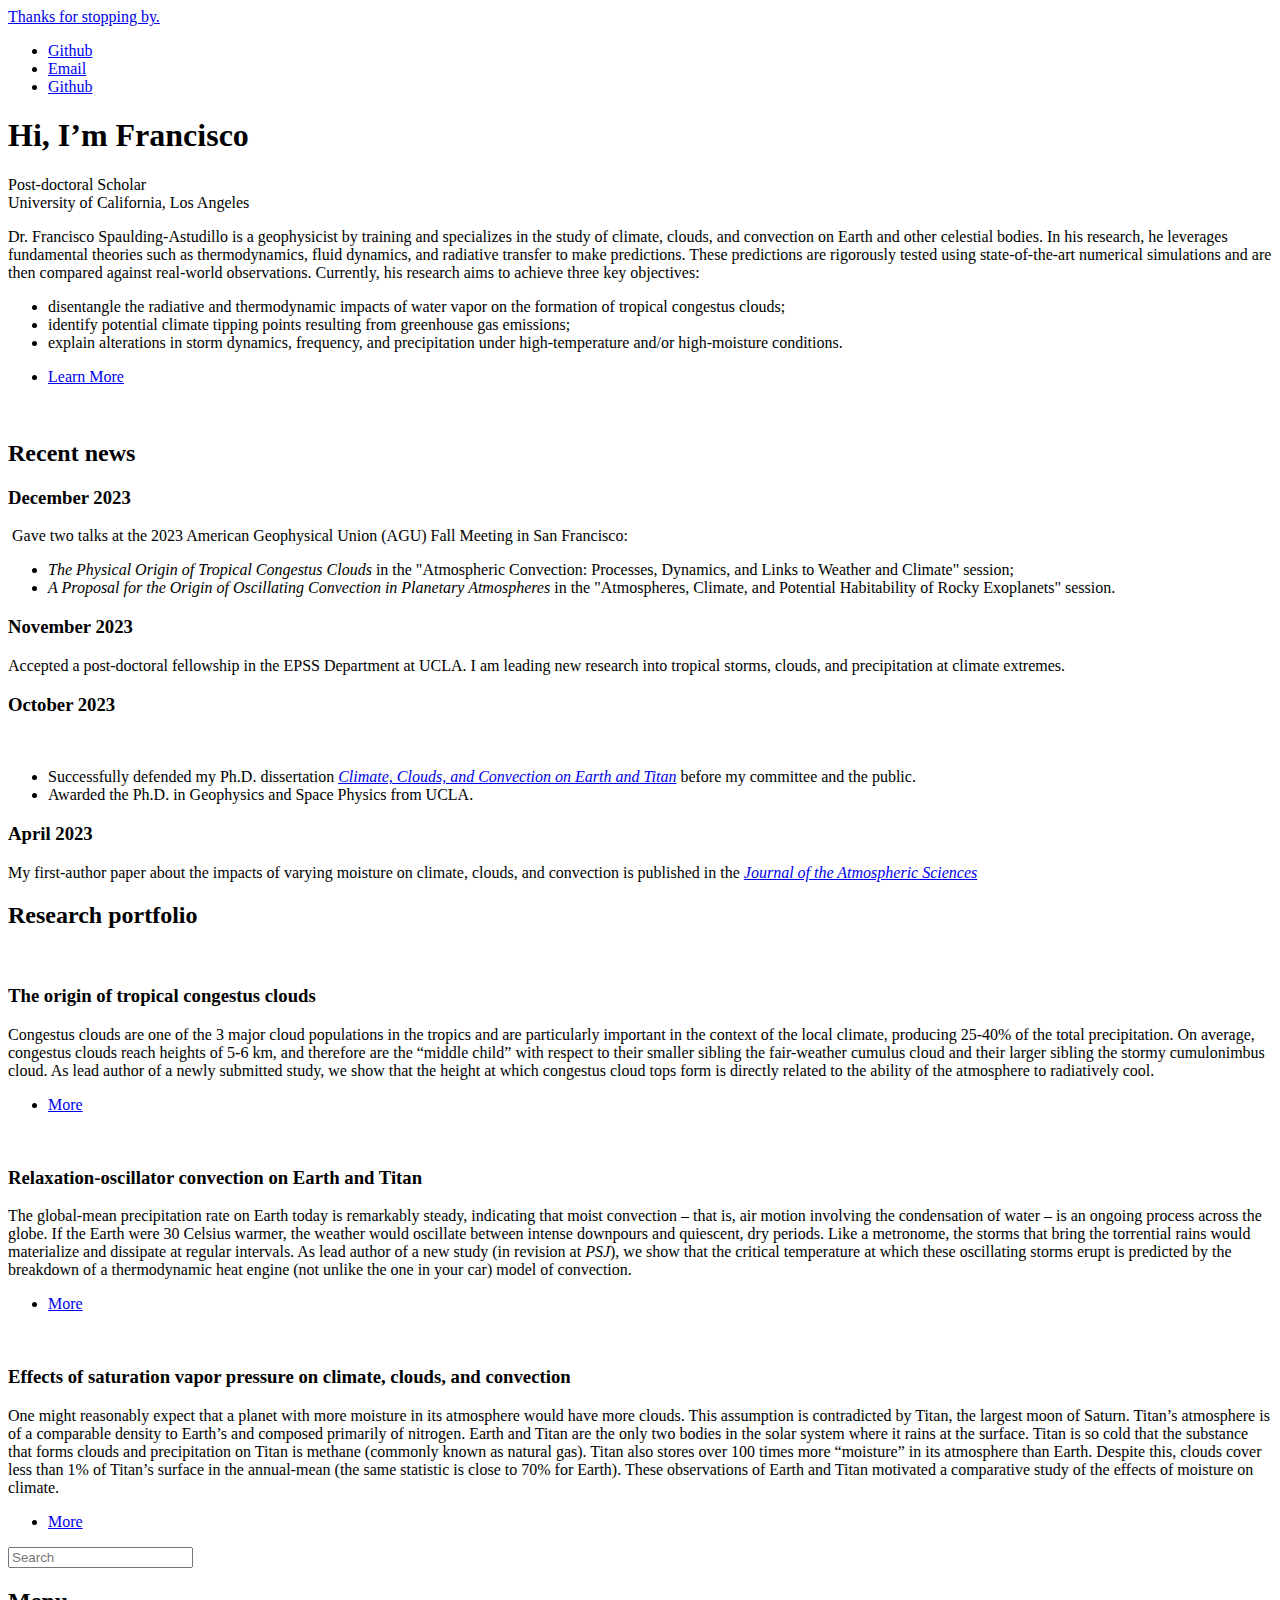
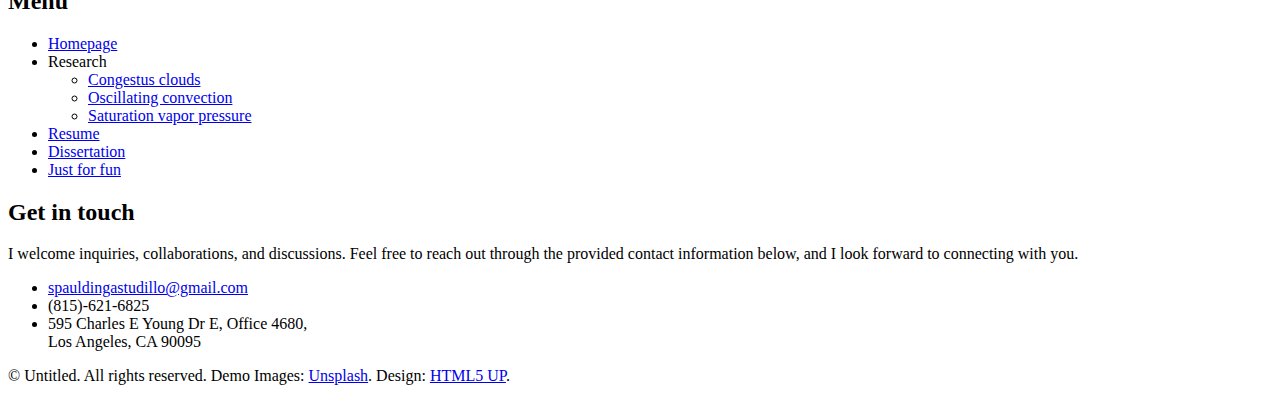
==== commit 7991df56: "Add files via upload" ====
--- a/index.html
+++ b/index.html
@@ -1,7 +1,6 @@
 <!DOCTYPE HTML>
 <!--
-	Francisco Spaulding-Astudillo
-	Strata by HTML5 UP
+	Editorial by HTML5 UP
 	html5up.net | @ajlkn
 	Free for personal and commercial use under the CCA 3.0 license (html5up.net/license)
 -->
@@ -14,562 +13,244 @@
 	</head>
 	<body class="is-preload">
 
-		<!-- Header -->
-			<header id="header">
-				<div class="inner">
-					<a href="#" class="image avatar"><img src="images/avatar.jpg" alt="" /></a>
-					<h1><strong>I am Francisco Spaulding-Astudillo</strong>,<br /> 
-					a computational geophysicist at the<br />
-					<a href="https://www.ucla.edu/">University of California, Los Angeles (UCLA)</a>.</h1>
-				</div>
-			</header>
-
-		<!-- Main -->
-			<div id="main">
-				
-				<!-- One -->
-				<section id="one">
-					<header class="major">
-						<h2>Updates and Career Goals</h2>
-					</header>
-					<p> I'm on the job market! I enjoy solving quantitative problems with 
-						numerical modeling, data analysis and visualization, and machine learning. 
-						I'm particularly interested in carbon monitoring, climate risk, and remote sensing. 
-						If you think I'd be a good fit at your company, shoot me an <a href="spauldingastudillo@gmail.com">email</a>. 
-					</p>
-				</section>
-
-				<!-- Two -->
-					<section id="two">
-						<header class="major">
-							<h2>His story</h2>
-						</header>
-						<p>
-						Francisco is a computational geophysicist, which means that he studies the behavior of complex physical 
-						systems through carefully designed numerical experiments and explains that behavior through data analysis 
-						and visualization. He is an expert on climate change associated with extreme variations in atmospheric moisture. 
-						His first lead-author paper was just published in the <em>Journal of the Atmospheric Sciences</em>. <br><br>
-
-						He received a <b>B.S. from the University of Chicago</b> (Geophysical Sciences) and a <b>M.S. 
-						from the University of California, Los Angeles</b> (Geophysics and Space Physics), 
-						where he is now a <b>Ph.D. candidate</b>. Francisco has <b>6 years of experience</b> conducting basic research, 
-						building/testing/analyzing climate models, and familiarity with a variety of 
-						computational tools and methods (e.g., <b>Python, CFD, verification/validation</b>). <br><br>
-
-						He works in the Mitchell lab on the Terrestrial Planetary Atmospheres and Climate Extremes (TPACE) experiment 
-						and runs <b>state-of-the-art climate models</b> called GCMs to study the atmospheres of planets in the solar system and beyond. 
-						His role in the TPACE experiment is to identify how atmospheric moisture shapes precipitation, clouds, and climate. 
-								
-						</p>
-						<ul class="actions">
-							<li><a href="https://drive.google.com/file/d/1TSgiPq21lV8G7VMMQjlQGqEjfF87oKJq/view?usp=sharing" class="button">Learn More</a></li>
-						</ul>
-					</section>
-
-				<!-- Three -->
-					<section id="three">
-						<h2>Research Portfolio</h2>
-						<div class="row">
-							<article class="col-6 col-12-xsmall work-item">
-								<a href="images/fulls/cloud-mom.jpg" class="image fit thumb"><img src="images/thumbs/cloud-mom.jpg" alt="" /></a>
-								<h3><a href="https://arxiv.org/abs/2306.03219">The emergence of relaxation-oscillator convection on Earth and Titan</a>
-									(in review at PSJ; first author)</h3>
-								<p>
-								We show that a transition in the temporal behavior of climate, clouds, and precipitation occurs when the Earth is warmed 
-								over 30 degrees Celsius in a minimal-recipe climate model, and that this behavior is present on Saturn's moon Titan today. 
-								In this remarkable climate state, fair weather days abruptly give way to short-lived downpours. 
-								The pop-up storms that deliver these torrential rains form and dissipate at regular intervals. 
-								This is a significant departure from the random fluctuations in day-to-day weather that we experience on Earth today. 
-								We propose an onset mechanism for relaxation oscillator behavior using an analytical climate model 
-								and demonstrate that this transition is not likely to occur on Earth anytime soon. 
-								Governments across the world are currently focused on limiting temperature increases on Earth to 2 degrees Celsius, well below the change in temperature
-								required to trigger this climate transition. 	
-								</p>
-							</article>
-							<article class="col-6 col-12-xsmall work-item">
-								<a href="images/fulls/titan-saturn.jpg" class="image fit thumb"><img src="images/thumbs/titan-saturn.jpg" alt="" /></a>
-								<h3><a href="https://journals.ametsoc.org/view/journals/atsc/80/5/JAS-D-22-0063.1.xml">Effects of saturation vapor pressure on climate, clouds, and convection</a> (Spaulding-Astudillo and Mitchell 2023)</h3>
-								<p>
-								One might reasonably expect that a planet with more moisture in its atmosphere would have more clouds. 
-								This assumption is contradicted by Titan, the largest moon of Saturn. 
-								Titan’s atmosphere is of a comparable density to Earth’s and composed primarily of nitrogen. 
-								Earth and Titan are the only two bodies in the solar system where it rains at the surface. 
-								Titan is so cold that the substance that forms clouds and precipitation on Titan is methane (commonly known as natural gas). 
-								Titan also stores over 100 times more “moisture” in its atmosphere than Earth. 
-								Despite this, clouds cover less than 1% of Titan’s surface in the annual-mean (the same statistic is close to 70% for Earth). 
-								An important objective of my Ph.D. research is to discover what processes contribute to this striking difference 
-								in cloudiness between Earth and Titan. To answer this question, I use a numerical climate model and vary a single parameter 
-								that controls the moisture abundance. I employ the following computational tools in my workflow:
-								Python (Matplotlib, NumPy), Fortran, Linux, LaTeX.
-								</p>
-							</article>
-							<article class="col-6 col-12-xsmall work-item">
-								<a href="images/fulls/magma.jpg" class="image fit thumb"><img src="images/thumbs/magma.jpg" alt="" /></a>
-								<h3><a href="https://scholar.google.com/citations?hl=en&tzom=420&user=h-uoYvAAAAAJ">A boundary layer model for single-component, condensable atmospheres</a> 
-									(in preparation; co-author)</h3>
-								<p>We are in a golden age of space exploration. Advances in telescope technology have allowed humanity to observe 
-									and study planets in other solar systems (exoplanets). The James Webb Space Telescope (JWST) will soon transmit its 
-									findings on close-in rocky exoplanets that, through strong gravitational interactions with their nearby sun, 
-									are tidally locked. Tidal locking means that the side of the planet facing the star never changes, 
-									just as the side of the moon that we see here on Earth is always the same. Previous studies suggest that 
-									these planets have permanent magma oceans due to exposure to intense sunlight.  
-									My collaborators and I have developed a numerical model in Python to simulate the climates of 
-									these unusually warm worlds. For a more detailed description of our project, check out the abstract
-									for our talk at the 2022 American Geophysical Union (AGU) conference. 
+		<!-- Wrapper -->
+			<div id="wrapper">
+
+				<!-- Main -->
+					<div id="main">
+						<div class="inner">
+
+							<!-- Header -->
+								<header id="header">
+									<a href="index.html" class="logo">Thanks for stopping by.</a>
+									<ul class="icons">
+										<li><a href="https://www.linkedin.com/in/fesa/" class="icon brands fa-linkedin"><span class="label">Github</span></a></li>
+										<li><a href="mailto:fspauldinga@ucla.edu" class="icon solid fa-envelope"><span class="label">Email</span></a></li>
+										<li><a href="https://github.com/franciscospauldingastudillo" class="icon brands fa-github"><span class="label">Github</span></a></li>									</ul>
+								</header>
+
+							<!-- Banner -->
+								<section id="banner">
+									<div class="content">
+										<header>
+											<h1>Hi, I’m Francisco</h1>
+											<p>Post-doctoral Scholar <br />
+											University of California, Los Angeles
+											</p>
+										</header>
+										<p>Dr. Francisco Spaulding-Astudillo is a geophysicist by training
+											and specializes in the study of climate, 
+											clouds, and convection on Earth and other celestial bodies. 
+											In his research, he leverages fundamental theories such as thermodynamics, 
+											fluid dynamics, and radiative transfer to make predictions. 
+											These predictions are rigorously tested using state-of-the-art numerical 
+											simulations and are then compared against real-world observations. 
+											Currently, his research aims to achieve three key objectives:
+											<ul>
+												<li> disentangle the radiative and thermodynamic impacts of water vapor 
+													on the formation of tropical congestus clouds;
+												<li> identify potential climate tipping points resulting from greenhouse gas emissions;
+												<li> explain alterations in storm dynamics, frequency, 
+													 and precipitation under high-temperature and/or high-moisture conditions.
+											</ul>	
+										</p>
+										<ul class="actions">
+											<li><a href="dissertation.html" class="button big">Learn More</a></li>
+										</ul>
+									</div>
+									<span class="image object">
+										<img src="images/avatar.jpg" alt="" />
+									</span>
+								</section>
+
+							<!-- Section -->
+							<section>
+								<header class="major">
+									<h2>Recent news</h2>
+								</header>
+
+								<div class="row">
+									<div class="col-6 col-12-small">
+										<h3>December 2023</h3>
+										<p><span class="image right"><img src="images/agu2023.JPG" alt="" /></span>
+											Gave two talks at the 2023 American Geophysical Union (AGU) Fall Meeting in San Francisco:
+											<ul> 
+											<li> <i>The Physical Origin of Tropical Congestus Clouds</i> in the "Atmospheric Convection: Processes, Dynamics, and Links to Weather and Climate" session;
+											<li> <i> A Proposal for the Origin of Oscillating Convection in Planetary Atmospheres </i> in the "Atmospheres, Climate, and Potential Habitability of Rocky Exoplanets" session.
+											</ul>
+										</p>
+									</div>
+									<div class="col-6 col-12-small">
+										<h3>November 2023</h3>
+										<p>Accepted a post-doctoral fellowship in the EPSS Department at UCLA. 
+											I am leading new research into tropical storms, clouds, and 
+											precipitation at climate extremes. </p>
+									</div>
+									<!-- Break -->
+									<div class="col-6 col-12-small">
+										<h3>October 2023</h3>
+										<p><span class="image right"><img src="images/defense.jpeg" alt="" /></span>
+											<ul> 
+											<li> Successfully defended my Ph.D. dissertation <i> <a href="https://escholarship.org/uc/item/8gn164cq#main">Climate, Clouds, and Convection on Earth and Titan</a> </i> before my committee and the public.
+											<li> Awarded the Ph.D. in Geophysics and Space Physics from UCLA.
+											</ul>
+										</p>
+									</div>
+									<div class="col-6 col-12-small">
+										<h3>April 2023</h3>
+										<p> My first-author paper about the impacts of varying moisture on climate, clouds, and convection 
+											is published in the <i><a href="https://journals.ametsoc.org/view/journals/atsc/80/5/JAS-D-22-0063.1.xml">Journal of the Atmospheric Sciences</a></i><div class=""></div>
+										</p>
+									</div>
+								</div>
+							</section>								
+
+							<!-- Section -->
+								<section>
+									<header class="major">
+										<h2>Research portfolio</h2>
+									</header>
+									<div class="posts">
+										<article>
+											<a href="congestus.html" class="image"><img src="images/congestus.jpg" alt="" /></a>
+											<h3>The origin of tropical congestus clouds</h3>
+											<p>
+												Congestus clouds are one of the 3 major cloud populations in the tropics 
+												and are particularly important in the context of the local climate, 
+												producing 25-40% of the total precipitation. 
+												On average, congestus clouds reach heights of 5-6 km, 
+												and therefore are the “middle child” with respect to 
+												their smaller sibling the fair-weather cumulus cloud 
+												and their larger sibling the stormy cumulonimbus cloud. 
+												As lead author of a newly submitted study, we show that the 
+												height at which congestus cloud tops form is directly 
+												related to the ability of the atmosphere to radiatively cool.
+											</p>
+											<ul class="actions">
+												<li><a href="congestus.html" class="button">More</a></li>
+											</ul>
+										</article>
+										<article>
+											<a href="oscillation.html" class="image"><img src="images/engine-sans.gif" alt="" /></a>
+											<h3>Relaxation-oscillator convection on Earth and Titan</h3>
+											<p>
+												The global-mean precipitation rate on Earth today is remarkably steady, 
+												indicating that moist convection – that is, air motion involving 
+												the condensation of water – is an ongoing process across the globe. 
+												If the Earth were 30 Celsius warmer, the weather would oscillate 
+												between intense downpours and quiescent, dry periods. 
+												Like a metronome, the storms that bring the torrential rains would 
+												materialize and dissipate at regular intervals. 
+												As lead author of a new study (in revision at <i>PSJ</i>), we show 
+												that the critical temperature at which these oscillating 
+												storms erupt is predicted by the breakdown of a thermodynamic heat engine 
+												(not unlike the one in your car) model of convection. 
+											</p>
+											<ul class="actions">
+												<li><a href="oscillation.html" class="button">More</a></li>
+											</ul>
+										</article>
+										<article>
+											<a href="saturation.html" class="image"><img src="images/titan-saturn.jpg" alt="" /></a>
+											<h3>Effects of saturation vapor pressure on climate, clouds, and convection</h3>
+											<p>
+												One might reasonably expect that a planet 
+												with more moisture in its atmosphere would 
+												have more clouds. This assumption is 
+												contradicted by Titan, the largest moon of Saturn. 
+												Titan’s atmosphere is of a comparable density to 
+												Earth’s and composed primarily of nitrogen. 
+												Earth and Titan are the only two bodies in 
+												the solar system where it rains at the surface. 
+												Titan is so cold that the substance that forms 
+												clouds and precipitation on Titan is methane 
+												(commonly known as natural gas). 
+												Titan also stores over 100 times 
+												more “moisture” in its atmosphere than Earth. 
+												Despite this, clouds cover less than 1% of 
+												Titan’s surface in the annual-mean 
+												(the same statistic is close to 70% for Earth). 
+												These observations of Earth and Titan motivated 
+												a comparative study 
+												of the effects of moisture on climate.				
+											</p>
+											<ul class="actions">
+												<li><a href="saturation.html" class="button">More</a></li>
+											</ul>
+										</article>
+									</div>
+								</section>
+
+						</div>
+					</div>
+
+				<!-- Sidebar -->
+					<div id="sidebar">
+						<div class="inner">
+
+							<!-- Search -->
+								<section id="search" class="alt">
+									<form method="post" action="#">
+										<input type="text" name="query" id="query" placeholder="Search" />
+									</form>
+								</section>
+
+							<!-- Menu -->
+								<nav id="menu">
+									<header class="major">
+										<h2>Menu</h2>
+									</header>
+									<ul>
+										<li><a href="index.html">Homepage</a></li>
+										<li>
+											<span class="opener">Research</span>
+											<ul>
+												<li><a href="congestus.html">Congestus clouds</a></li>
+												<li><a href="oscillation.html">Oscillating convection</a></li>
+												<li><a href="saturation.html">Saturation vapor pressure</a></li>
+											</ul>
+										</li>
+										<li><a href="resume.html">Resume</a></li>
+										<li><a href="dissertation.html">Dissertation</a></li>
+										<li><a href="justforfun.html">Just for fun</a></li>
+									</ul>
+								</nav>
+
+							<!-- Section -->
+								<section>
+									<header class="major">
+										<h2>Get in touch</h2>
+									</header>
+									<p>
+										I welcome inquiries, collaborations, and discussions. 
+										Feel free to reach out through the provided contact information below, 
+										and I look forward to connecting with you.
 									</p>
-							</article>
-							<article class="col-6 col-12-xsmall work-item">
-								<a href="images/fulls/snowball.jpg" class="image fit thumb"><img src="images/thumbs/snowball.jpg" alt="" /></a>
-								<h3><a href="https://scholar.google.com/citations?hl=en&tzom=420&user=h-uoYvAAAAAJ">A coupled energy-balance ice-flow model for glaciated aquaplanets</a></h3>
-								<p>
-								100s of millions of years ago during a period known as the Neoproterozoic, the Earth was encased in 
-								flowing ice sheets that may have extended from the poles to the equator. The frigid climate during this period is 
-								called the "Snowball Earth”. I was brought onto the project by collaborators Dorian Abbot (University of Chicago) 
-								and Eli Tziperman (Harvard University). Previous studies of the Snowball Earth had assumed that the ice sheet was 
-								global in order to avoid the complex physics that arises at the ice sheet edges. Together, we developed a novel 
-								mathematical framework to simulate the gaps that existed between the ice sheet and the open ocean 
-								(where it is hypothesized that microbial life survived the Snowball extinction event). 
-								I built and tested the numerical model in MATLAB and applied it to a Snowball Earth scenario, 
-								presenting my results at multiple conferences. For additional details or to download and run the model, check out my
-								<a href="https://github.com/franciscospauldingastudillo">github</a>.
-								</p>
-							</article>
-							<article class="col-6 col-12-xsmall work-item">
-								<a href="images/fulls/streamlines.jpg" class="image fit thumb"><img src="images/thumbs/streamlines.jpg" alt="" /></a>
-								<h3><a href="https://github.com/franciscospauldingastudillo/navier-stokes-solver">2D solver for the incompressible Navier Stokes equations in Python</a></h3>
-								<p> 
-								This Python solver simulates time-varying fluid flow in a rectangular domain that is driven by a moving upper lid. 
-								I wrote and submitted the solver as a final project for a graduate course on computational fluid dynamics (CFD) 
-								in the Department of Mechanical and Aerospace Engineering. For additional details or to download and run the solver, 
-								check out my <a href="https://github.com/franciscospauldingastudillo">github</a>. 
-								</p>
-							</article>
+									<ul class="contact">
+										<li class="icon solid fa-envelope"><a href="mailto:fspauldinga@ucla.edu">spauldingastudillo@gmail.com</a></li>
+										<li class="icon solid fa-phone">(815)-621-6825</li>
+										<li class="icon solid fa-home">
+											595 Charles E Young Dr E, Office 4680, <br> Los Angeles, CA 90095
+										</li>
+									</ul>
+								</section>
+
+							<!-- Footer -->
+								<footer id="footer">
+									<p class="copyright">&copy; Untitled. All rights reserved. Demo Images: <a href="https://unsplash.com">Unsplash</a>. Design: <a href="https://html5up.net">HTML5 UP</a>.</p>
+								</footer>
+
 						</div>
-						<!--
-						<ul class="actions">
-							<li><a href="https://drive.google.com/file/d/1TSgiPq21lV8G7VMMQjlQGqEjfF87oKJq/view?usp=sharing" class="button">Resume</a></li>
-						</ul>
-						-->
-					</section>
-
-				<!-- Four -->
-					<section id="four">
-						<h2>Machine Learning Portfolio</h2>
-						<div class="row">
-							<article class="col-6 col-12-xsmall work-item">
-								<a href="images/fulls/ChatGPT.jpg" class="image fit thumb"><img src="images/thumbs/ChatGPT.jpg" alt="" /></a>
-								<h3><a href="https://github.com/franciscospauldingastudillo/Q-and-AI">Q&AI: using supervised ML in Python to detect AI-generated text</a></h3>
-								<p>
-								In this project, I trained a supervised machine learning model (Naive Bayes) affectionately named 
-							 	‘Q&AI’ that classifies textual data as human- or AI-generated. I randomly drew 'n' words from a 
-								database of English words with broadly-understood topics (e.g. airplane, Congress, apple). 
-								I used the Wikipedia API to request a text abstract on each topic in json format. 
-								This is our human-generated text. I then used the OpenAI API to request a short 
-								summary on each topic from ChatGPT in json format. This is our AI-generated text. The bag-of-words (BOW) 
-								model was chosen to transform the text into numerical arrays. In the BOW model, features of 
-								the dataset are single words or pairs of words. The numerical value assigned to each feature 
-								corresponds to the number of times that the respective word appears in a sample. 
-								The TF-IDF (term frequency times inverse document frequency) correction is applied to the 
-								arrays to reduce bias from commonly-used words (the, is) and text length. Subsets of the 
-								labeled numerical data were used to train and test a Naive Bayes classifier. 
-								The previous steps were combined into a pipeline. Optimal model performance was obtained through a 
-								grid search of several tuning parameters. The tuned model was capable of detecting AI-generated text 
-								with an accuracy of 75%! For additional details or to download and run the model yourself, check out my
-								<a href="https://github.com/franciscospauldingastudillo">github</a>.
-								</p>
-							</article>
-					</section>
-				
-				<!-- Five -->
-				<section id="five">
-						<h2>Get In Touch</h2>
-						<p> If you have any questions about my work, want to connect professionally, or have job recommendations, 
-							I encourage you to reach out through my personal links (icons on the left).
-						</p>
-					</section>
-
-				<!-- Five 
-					<section id="five">
-						<h2>Get In Touch</h2>
-						<p> If you have any questions about my work, want to connect professionally, or have job recommendations, I encourage you to reach out through the form or address provided below.</p>
-						<div class="row">
-							<div class="col-8 col-12-small">
-								<form method="post" action="#">
-									<div class="row gtr-uniform gtr-50">
-										<div class="col-6 col-12-xsmall"><input type="text" name="name" id="name" placeholder="Name" /></div>
-										<div class="col-6 col-12-xsmall"><input type="email" name="email" id="email" placeholder="Email" /></div>
-										<div class="col-12"><textarea name="message" id="message" placeholder="Message" rows="4"></textarea></div>
-									</div>
-								</form>
-								<ul class="actions">
-									<li><input type="submit" value="Send Message" /></li>
-								</ul>
-							</div>
-							<div class="col-4 col-12-small">
-								<ul class="labeled-icons">
-									<li>
-										<h3 class="icon solid fa-home"><span class="label">Address</span></h3>
-										595 Charles E Young Dr E<br />
-										Los Angeles, CA 90095<br />
-										United States 
-									</li>
-									<li>
-										<h3 class="icon solid fa-mobile-alt"><span class="label">Phone</span></h3>
-										815-621-6825
-									</li>
-									<li>
-										<h3 class="icon solid fa-envelope"><span class="label">Email</span></h3>
-										<a href="#">spauldingastudillo@gmail.com</a>
-									</li>
-								</ul>
-							</div>
-						</div>
-					</section>
-				-->
-
-				<!-- Four -->
-				<!--
-					<section id="four">
-						<h2>Elements</h2>
-
-						<section>
-							<h4>Text</h4>
-							<p>This is <b>bold</b> and this is <strong>strong</strong>. This is <i>italic</i> and this is <em>emphasized</em>.
-							This is <sup>superscript</sup> text and this is <sub>subscript</sub> text.
-							This is <u>underlined</u> and this is code: <code>for (;;) { ... }</code>. Finally, <a href="#">this is a link</a>.</p>
-							<hr />
-							<header>
-								<h4>Heading with a Subtitle</h4>
-								<p>Lorem ipsum dolor sit amet nullam id egestas urna aliquam</p>
-							</header>
-							<p>Nunc lacinia ante nunc ac lobortis. Interdum adipiscing gravida odio porttitor sem non mi integer non faucibus ornare mi ut ante amet placerat aliquet. Volutpat eu sed ante lacinia sapien lorem accumsan varius montes viverra nibh in adipiscing blandit tempus accumsan.</p>
-							<header>
-								<h5>Heading with a Subtitle</h5>
-								<p>Lorem ipsum dolor sit amet nullam id egestas urna aliquam</p>
-							</header>
-							<p>Nunc lacinia ante nunc ac lobortis. Interdum adipiscing gravida odio porttitor sem non mi integer non faucibus ornare mi ut ante amet placerat aliquet. Volutpat eu sed ante lacinia sapien lorem accumsan varius montes viverra nibh in adipiscing blandit tempus accumsan.</p>
-							<hr />
-							<h2>Heading Level 2</h2>
-							<h3>Heading Level 3</h3>
-							<h4>Heading Level 4</h4>
-							<h5>Heading Level 5</h5>
-							<h6>Heading Level 6</h6>
-							<hr />
-							<h5>Blockquote</h5>
-							<blockquote>Fringilla nisl. Donec accumsan interdum nisi, quis tincidunt felis sagittis eget tempus euismod. Vestibulum ante ipsum primis in faucibus vestibulum. Blandit adipiscing eu felis iaculis volutpat ac adipiscing accumsan faucibus. Vestibulum ante ipsum primis in faucibus lorem ipsum dolor sit amet nullam adipiscing eu felis.</blockquote>
-							<h5>Preformatted</h5>
-							<pre><code>i = 0;
-
-while (!deck.isInOrder()) {
-print 'Iteration ' + i;
-deck.shuffle();
-i++;
-}
-
-print 'It took ' + i + ' iterations to sort the deck.';</code></pre>
-						</section>
-
-						<section>
-							<h4>Lists</h4>
-							<div class="row">
-								<div class="col-6 col-12-xsmall">
-									<h5>Unordered</h5>
-									<ul>
-										<li>Dolor pulvinar etiam magna etiam.</li>
-										<li>Sagittis adipiscing lorem eleifend.</li>
-										<li>Felis enim feugiat dolore viverra.</li>
-									</ul>
-									<h5>Alternate</h5>
-									<ul class="alt">
-										<li>Dolor pulvinar etiam magna etiam.</li>
-										<li>Sagittis adipiscing lorem eleifend.</li>
-										<li>Felis enim feugiat dolore viverra.</li>
-									</ul>
-								</div>
-								<div class="col-6 col-12-xsmall">
-									<h5>Ordered</h5>
-									<ol>
-										<li>Dolor pulvinar etiam magna etiam.</li>
-										<li>Etiam vel felis at lorem sed viverra.</li>
-										<li>Felis enim feugiat dolore viverra.</li>
-										<li>Dolor pulvinar etiam magna etiam.</li>
-										<li>Etiam vel felis at lorem sed viverra.</li>
-										<li>Felis enim feugiat dolore viverra.</li>
-									</ol>
-									<h5>Icons</h5>
-									<ul class="icons">
-										<li><a href="#" class="icon brands fa-twitter"><span class="label">Twitter</span></a></li>
-										<li><a href="#" class="icon brands fa-facebook-f"><span class="label">Facebook</span></a></li>
-										<li><a href="#" class="icon brands fa-instagram"><span class="label">Instagram</span></a></li>
-										<li><a href="#" class="icon brands fa-github"><span class="label">Github</span></a></li>
-										<li><a href="#" class="icon brands fa-dribbble"><span class="label">Dribbble</span></a></li>
-										<li><a href="#" class="icon brands fa-tumblr"><span class="label">Tumblr</span></a></li>
-									</ul>
-								</div>
-							</div>
-							<h5>Actions</h5>
-							<ul class="actions">
-								<li><a href="#" class="button primary">Default</a></li>
-								<li><a href="#" class="button">Default</a></li>
-							</ul>
-							<ul class="actions small">
-								<li><a href="#" class="button primary small">Small</a></li>
-								<li><a href="#" class="button small">Small</a></li>
-							</ul>
-							<div class="row">
-								<div class="col-6 col-12-small">
-									<ul class="actions stacked">
-										<li><a href="#" class="button primary">Default</a></li>
-										<li><a href="#" class="button">Default</a></li>
-									</ul>
-								</div>
-								<div class="col-6 col-12-small">
-									<ul class="actions stacked">
-										<li><a href="#" class="button primary small">Small</a></li>
-										<li><a href="#" class="button small">Small</a></li>
-									</ul>
-								</div>
-								<div class="col-6 col-12-small">
-									<ul class="actions stacked">
-										<li><a href="#" class="button primary fit">Default</a></li>
-										<li><a href="#" class="button fit">Default</a></li>
-									</ul>
-								</div>
-								<div class="col-6 col-12-small">
-									<ul class="actions stacked">
-										<li><a href="#" class="button primary small fit">Small</a></li>
-										<li><a href="#" class="button small fit">Small</a></li>
-									</ul>
-								</div>
-							</div>
-						</section>
-
-						<section>
-							<h4>Table</h4>
-							<h5>Default</h5>
-							<div class="table-wrapper">
-								<table>
-									<thead>
-										<tr>
-											<th>Name</th>
-											<th>Description</th>
-											<th>Price</th>
-										</tr>
-									</thead>
-									<tbody>
-										<tr>
-											<td>Item One</td>
-											<td>Ante turpis integer aliquet porttitor.</td>
-											<td>29.99</td>
-										</tr>
-										<tr>
-											<td>Item Two</td>
-											<td>Vis ac commodo adipiscing arcu aliquet.</td>
-											<td>19.99</td>
-										</tr>
-										<tr>
-											<td>Item Three</td>
-											<td> Morbi faucibus arcu accumsan lorem.</td>
-											<td>29.99</td>
-										</tr>
-										<tr>
-											<td>Item Four</td>
-											<td>Vitae integer tempus condimentum.</td>
-											<td>19.99</td>
-										</tr>
-										<tr>
-											<td>Item Five</td>
-											<td>Ante turpis integer aliquet porttitor.</td>
-											<td>29.99</td>
-										</tr>
-									</tbody>
-									<tfoot>
-										<tr>
-											<td colspan="2"></td>
-											<td>100.00</td>
-										</tr>
-									</tfoot>
-								</table>
-							</div>
-
-							<h5>Alternate</h5>
-							<div class="table-wrapper">
-								<table class="alt">
-									<thead>
-										<tr>
-											<th>Name</th>
-											<th>Description</th>
-											<th>Price</th>
-										</tr>
-									</thead>
-									<tbody>
-										<tr>
-											<td>Item One</td>
-											<td>Ante turpis integer aliquet porttitor.</td>
-											<td>29.99</td>
-										</tr>
-										<tr>
-											<td>Item Two</td>
-											<td>Vis ac commodo adipiscing arcu aliquet.</td>
-											<td>19.99</td>
-										</tr>
-										<tr>
-											<td>Item Three</td>
-											<td> Morbi faucibus arcu accumsan lorem.</td>
-											<td>29.99</td>
-										</tr>
-										<tr>
-											<td>Item Four</td>
-											<td>Vitae integer tempus condimentum.</td>
-											<td>19.99</td>
-										</tr>
-										<tr>
-											<td>Item Five</td>
-											<td>Ante turpis integer aliquet porttitor.</td>
-											<td>29.99</td>
-										</tr>
-									</tbody>
-									<tfoot>
-										<tr>
-											<td colspan="2"></td>
-											<td>100.00</td>
-										</tr>
-									</tfoot>
-								</table>
-							</div>
-						</section>
-
-						<section>
-							<h4>Buttons</h4>
-							<ul class="actions">
-								<li><a href="#" class="button primary">Primary</a></li>
-								<li><a href="#" class="button">Default</a></li>
-							</ul>
-							<ul class="actions">
-								<li><a href="#" class="button large">Large</a></li>
-								<li><a href="#" class="button">Default</a></li>
-								<li><a href="#" class="button small">Small</a></li>
-							</ul>
-							<ul class="actions fit">
-								<li><a href="#" class="button primary fit">Fit</a></li>
-								<li><a href="#" class="button fit">Fit</a></li>
-							</ul>
-							<ul class="actions fit small">
-								<li><a href="#" class="button primary fit small">Fit + Small</a></li>
-								<li><a href="#" class="button fit small">Fit + Small</a></li>
-							</ul>
-							<ul class="actions">
-								<li><a href="#" class="button primary icon solid fa-download">Icon</a></li>
-								<li><a href="#" class="button icon solid fa-download">Icon</a></li>
-							</ul>
-							<ul class="actions">
-								<li><span class="button primary disabled">Primary</span></li>
-								<li><span class="button disabled">Default</span></li>
-							</ul>
-						</section>
-
-						<section>
-							<h4>Form</h4>
-							<form method="post" action="#">
-								<div class="row gtr-uniform gtr-50">
-									<div class="col-6 col-12-xsmall">
-										<input type="text" name="demo-name" id="demo-name" value="" placeholder="Name" />
-									</div>
-									<div class="col-6 col-12-xsmall">
-										<input type="email" name="demo-email" id="demo-email" value="" placeholder="Email" />
-									</div>
-									<div class="col-12">
-										<select name="demo-category" id="demo-category">
-											<option value="">- Category -</option>
-											<option value="1">Manufacturing</option>
-											<option value="1">Shipping</option>
-											<option value="1">Administration</option>
-											<option value="1">Human Resources</option>
-										</select>
-									</div>
-									<div class="col-4 col-12-small">
-										<input type="radio" id="demo-priority-low" name="demo-priority" checked>
-										<label for="demo-priority-low">Low Priority</label>
-									</div>
-									<div class="col-4 col-12-small">
-										<input type="radio" id="demo-priority-normal" name="demo-priority">
-										<label for="demo-priority-normal">Normal Priority</label>
-									</div>
-									<div class="col-4 col-12-small">
-										<input type="radio" id="demo-priority-high" name="demo-priority">
-										<label for="demo-priority-high">High Priority</label>
-									</div>
-									<div class="col-6 col-12-small">
-										<input type="checkbox" id="demo-copy" name="demo-copy">
-										<label for="demo-copy">Email me a copy of this message</label>
-									</div>
-									<div class="col-6 col-12-small">
-										<input type="checkbox" id="demo-human" name="demo-human" checked>
-										<label for="demo-human">I am a human and not a robot</label>
-									</div>
-									<div class="col-12">
-										<textarea name="demo-message" id="demo-message" placeholder="Enter your message" rows="6"></textarea>
-									</div>
-									<div class="col-12">
-										<ul class="actions">
-											<li><input type="submit" value="Send Message" class="primary" /></li>
-											<li><input type="reset" value="Reset" /></li>
-										</ul>
-									</div>
-								</div>
-							</form>
-						</section>
-
-						<section>
-							<h4>Image</h4>
-							<h5>Fit</h5>
-							<div class="box alt">
-								<div class="row gtr-50 gtr-uniform">
-									<div class="col-12"><span class="image fit"><img src="images/fulls/05.jpg" alt="" /></span></div>
-									<div class="col-4"><span class="image fit"><img src="images/thumbs/01.jpg" alt="" /></span></div>
-									<div class="col-4"><span class="image fit"><img src="images/thumbs/02.jpg" alt="" /></span></div>
-									<div class="col-4"><span class="image fit"><img src="images/thumbs/03.jpg" alt="" /></span></div>
-									<div class="col-4"><span class="image fit"><img src="images/thumbs/04.jpg" alt="" /></span></div>
-									<div class="col-4"><span class="image fit"><img src="images/thumbs/05.jpg" alt="" /></span></div>
-									<div class="col-4"><span class="image fit"><img src="images/thumbs/06.jpg" alt="" /></span></div>
-									<div class="col-4"><span class="image fit"><img src="images/thumbs/03.jpg" alt="" /></span></div>
-									<div class="col-4"><span class="image fit"><img src="images/thumbs/02.jpg" alt="" /></span></div>
-									<div class="col-4"><span class="image fit"><img src="images/thumbs/01.jpg" alt="" /></span></div>
-								</div>
-							</div>
-							<h5>Left &amp; Right</h5>
-							<p><span class="image left"><img src="images/avatar.jpg" alt="" /></span>Fringilla nisl. Donec accumsan interdum nisi, quis tincidunt felis sagittis eget. tempus euismod. Vestibulum ante ipsum primis in faucibus vestibulum. Blandit adipiscing eu felis iaculis volutpat ac adipiscing accumsan eu faucibus. Integer ac pellentesque praesent tincidunt felis sagittis eget. tempus euismod. Vestibulum ante ipsum primis in faucibus vestibulum. Blandit adipiscing eu felis iaculis volutpat ac adipiscing accumsan eu faucibus. Integer ac pellentesque praesent. Donec accumsan interdum nisi, quis tincidunt felis sagittis eget. tempus euismod. Vestibulum ante ipsum primis in faucibus vestibulum. Blandit adipiscing eu felis iaculis volutpat ac adipiscing accumsan eu faucibus. Integer ac pellentesque praesent tincidunt felis sagittis eget. tempus euismod. Vestibulum ante ipsum primis in faucibus vestibulum. Blandit adipiscing eu felis iaculis volutpat ac adipiscing accumsan eu faucibus. Integer ac pellentesque praesent.</p>
-							<p><span class="image right"><img src="images/avatar.jpg" alt="" /></span>Fringilla nisl. Donec accumsan interdum nisi, quis tincidunt felis sagittis eget. tempus euismod. Vestibulum ante ipsum primis in faucibus vestibulum. Blandit adipiscing eu felis iaculis volutpat ac adipiscing accumsan eu faucibus. Integer ac pellentesque praesent tincidunt felis sagittis eget. tempus euismod. Vestibulum ante ipsum primis in faucibus vestibulum. Blandit adipiscing eu felis iaculis volutpat ac adipiscing accumsan eu faucibus. Integer ac pellentesque praesent. Donec accumsan interdum nisi, quis tincidunt felis sagittis eget. tempus euismod. Vestibulum ante ipsum primis in faucibus vestibulum. Blandit adipiscing eu felis iaculis volutpat ac adipiscing accumsan eu faucibus. Integer ac pellentesque praesent tincidunt felis sagittis eget. tempus euismod. Vestibulum ante ipsum primis in faucibus vestibulum. Blandit adipiscing eu felis iaculis volutpat ac adipiscing accumsan eu faucibus. Integer ac pellentesque praesent.</p>
-						</section>
-
-					</section>
-				-->
+					</div>
 
 			</div>
-
-		<!-- Footer -->
-			<footer id="footer">
-				<div class="inner">
-					<ul class="icons">
-						<li><a href="https://mobile.twitter.com/iworkonplanets" class="icon brands fa-twitter"><span class="label">Twitter</span></a></li>
-						<li><a href="https://github.com/franciscospauldingastudillo" class="icon brands fa-github"><span class="label">Github</span></a></li>
-						<li><a href="mailto:spauldingastudillo@gmail.com" class="icon solid fa-envelope"><span class="label">Email</span></a></li>
-						<li><a href="https://www.linkedin.com/in/fesa/" class="icon brands fa-linkedin"><span class="label">LinkedIn</span></a></li>
-						<li><a href="https://drive.google.com/file/d/1TSgiPq21lV8G7VMMQjlQGqEjfF87oKJq/view?usp=sharing" class="fa-regular fa-file-user"><span class="label">Resume</span></a></li>
-					</ul>
-					<ul class="copyright">
-						<li>&copy; Francisco Spaulding-Astudillo 2022</li><li>Design: <a href="http://html5up.net">HTML5 UP</a></li>
-					</ul>
-				</div>
-			</footer>
 
 		<!-- Scripts -->
 			<script src="assets/js/jquery.min.js"></script>
-			<script src="assets/js/jquery.poptrox.min.js"></script>
 			<script src="assets/js/browser.min.js"></script>
 			<script src="assets/js/breakpoints.min.js"></script>
 			<script src="assets/js/util.js"></script>
 			<script src="assets/js/main.js"></script>
 
 	</body>
-</html>
+</html>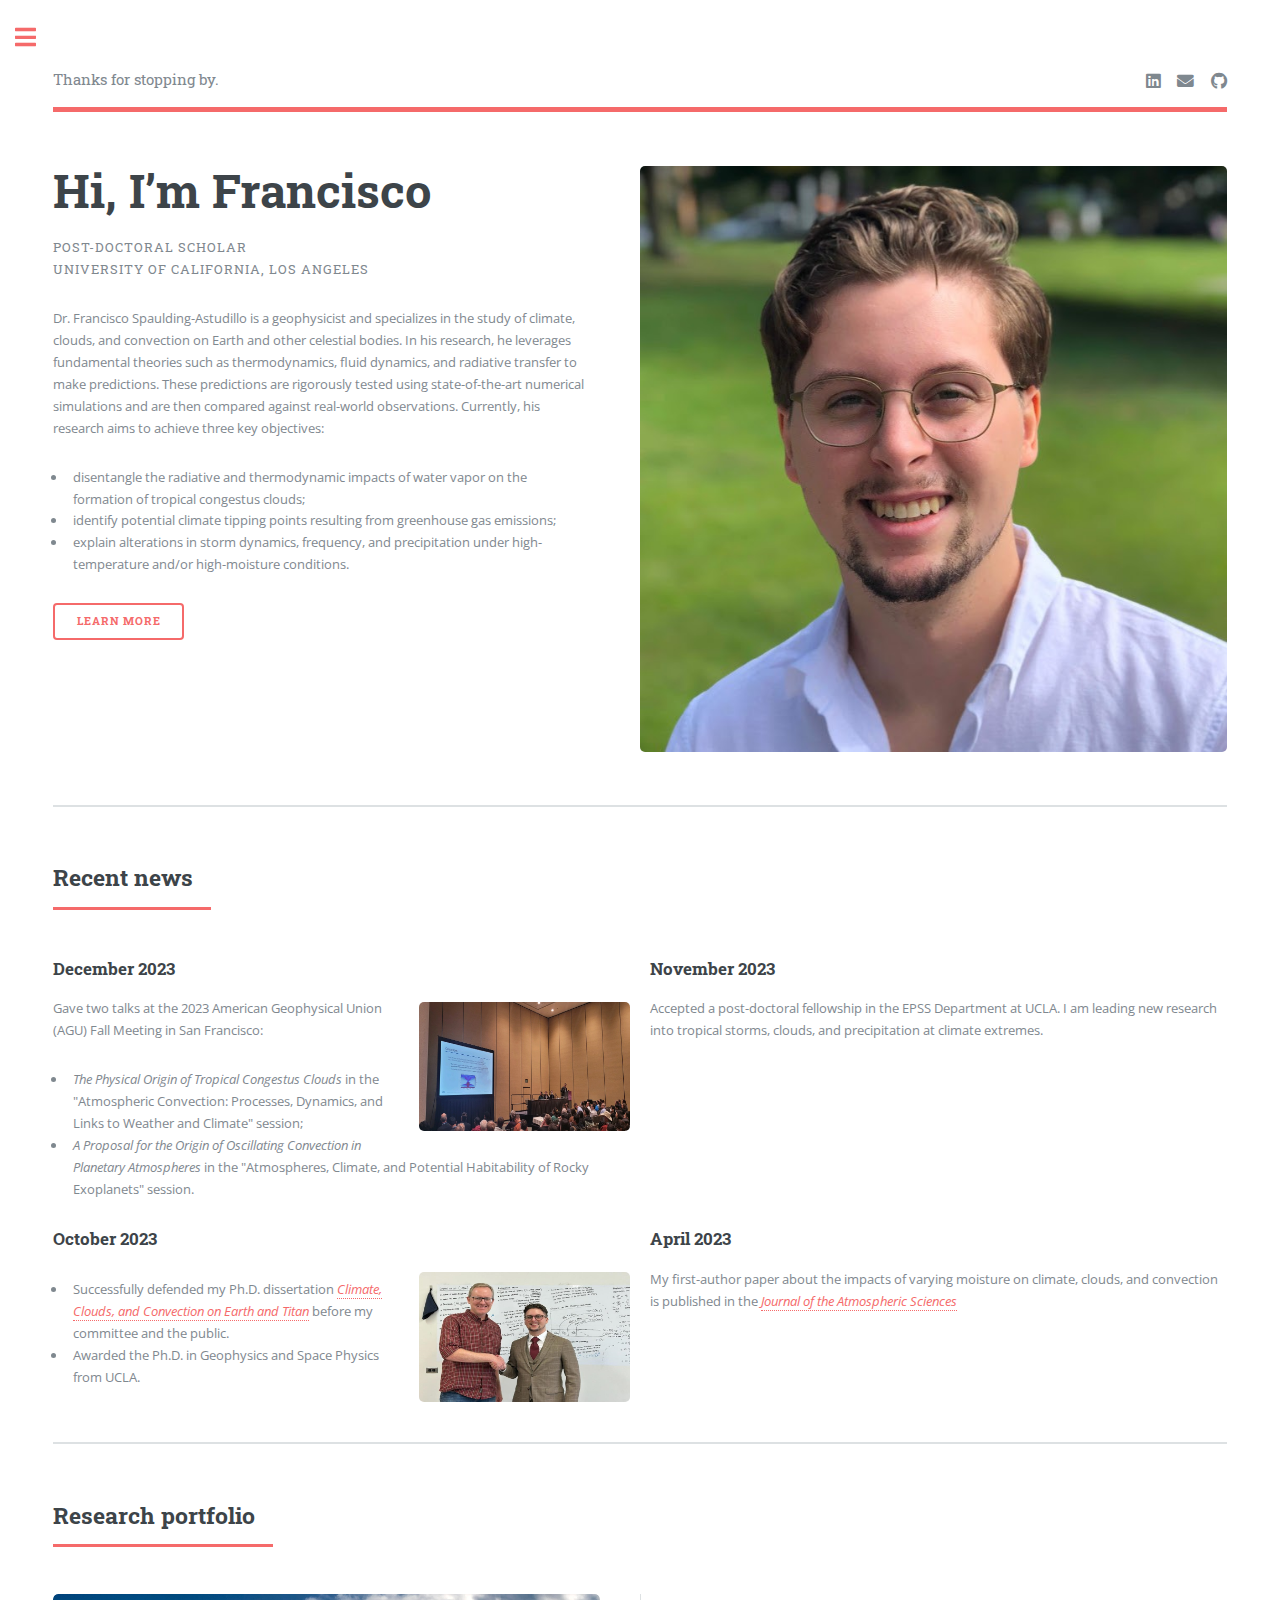
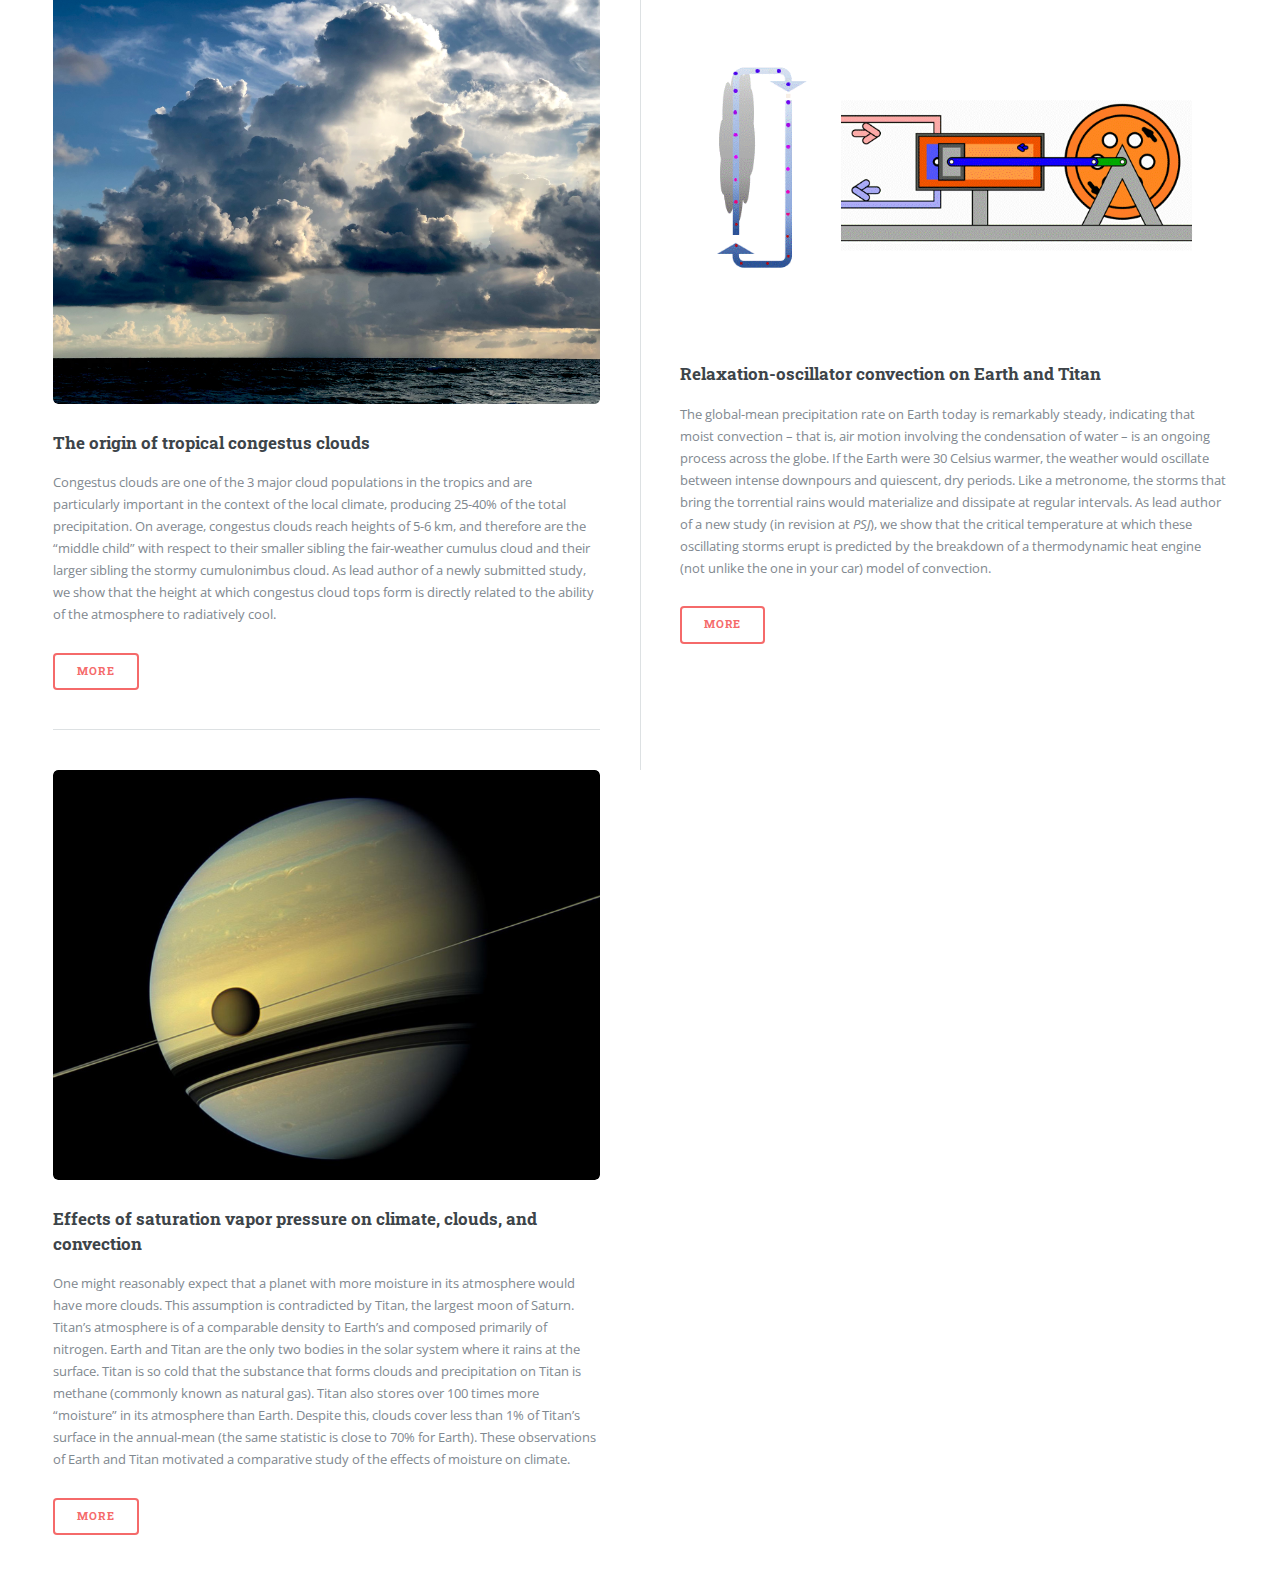
==== commit 975ffa3e: "Update index.html" ====
--- a/index.html
+++ b/index.html
@@ -38,7 +38,7 @@
 											University of California, Los Angeles
 											</p>
 										</header>
-										<p>Dr. Francisco Spaulding-Astudillo is a geophysicist by training
+										<p>Dr. Francisco Spaulding-Astudillo is a geophysicist
 											and specializes in the study of climate, 
 											clouds, and convection on Earth and other celestial bodies. 
 											In his research, he leverages fundamental theories such as thermodynamics, 
@@ -253,4 +253,4 @@
 			<script src="assets/js/main.js"></script>
 
 	</body>
-</html>+</html>
--- a/assets/css/main.css
+++ b/assets/css/main.css
@@ -0,0 +1,2273 @@
+@import url(fontawesome-all.min.css);
+@import url("https://fonts.googleapis.com/css?family=Open+Sans:400,600,400italic,600italic|Roboto+Slab:400,700");
+/*
+	Editorial by HTML5 UP
+	html5up.net | @ajlkn
+	Free for personal and commercial use under the CCA 3.0 license (html5up.net/license)
+*/
+html, body, div, span, applet, object,
+iframe, h1, h2, h3, h4, h5, h6, p, blockquote,
+pre, a, abbr, acronym, address, big, cite,
+code, del, dfn, em, img, ins, kbd, q, s, samp,
+small, strike, strong, sub, sup, tt, var, b,
+u, i, center, dl, dt, dd, ol, ul, li, fieldset,
+form, label, legend, table, caption, tbody,
+tfoot, thead, tr, th, td, article, aside,
+canvas, details, embed, figure, figcaption,
+footer, header, hgroup, menu, nav, output, ruby,
+section, summary, time, mark, audio, video {
+  margin: 0;
+  padding: 0;
+  border: 0;
+  font-size: 100%;
+  font: inherit;
+  vertical-align: baseline; }
+
+article, aside, details, figcaption, figure,
+footer, header, hgroup, menu, nav, section {
+  display: block; }
+
+body {
+  line-height: 1; }
+
+ol, ul {
+  list-style: none; }
+
+blockquote, q {
+  quotes: none; }
+  blockquote:before, blockquote:after, q:before, q:after {
+    content: '';
+    content: none; }
+
+table {
+  border-collapse: collapse;
+  border-spacing: 0; }
+
+body {
+  -webkit-text-size-adjust: none; }
+
+mark {
+  background-color: transparent;
+  color: inherit; }
+
+input::-moz-focus-inner {
+  border: 0;
+  padding: 0; }
+
+input, select, textarea {
+  -moz-appearance: none;
+  -webkit-appearance: none;
+  -ms-appearance: none;
+  appearance: none; }
+
+/* Basic */
+@-ms-viewport {
+  width: device-width; }
+
+body {
+  -ms-overflow-style: scrollbar; }
+
+@media screen and (max-width: 480px) {
+  html, body {
+    min-width: 320px; } }
+
+html {
+  box-sizing: border-box; }
+
+*, *:before, *:after {
+  box-sizing: inherit; }
+
+body {
+  background: #ffffff; }
+  body.is-preload *, body.is-preload *:before, body.is-preload *:after, body.is-resizing *, body.is-resizing *:before, body.is-resizing *:after {
+    -moz-animation: none !important;
+    -webkit-animation: none !important;
+    -ms-animation: none !important;
+    animation: none !important;
+    -moz-transition: none !important;
+    -webkit-transition: none !important;
+    -ms-transition: none !important;
+    transition: none !important; }
+
+/* Type */
+body, input, select, textarea {
+  color: #7f888f;
+  font-family: "Open Sans", sans-serif;
+  font-size: 13pt;
+  font-weight: 400;
+  line-height: 1.65; }
+  @media screen and (max-width: 1680px) {
+    body, input, select, textarea {
+      font-size: 11pt; } }
+  @media screen and (max-width: 1280px) {
+    body, input, select, textarea {
+      font-size: 10pt; } }
+  @media screen and (max-width: 360px) {
+    body, input, select, textarea {
+      font-size: 9pt; } }
+
+a {
+  -moz-transition: color 0.2s ease-in-out, border-bottom-color 0.2s ease-in-out;
+  -webkit-transition: color 0.2s ease-in-out, border-bottom-color 0.2s ease-in-out;
+  -ms-transition: color 0.2s ease-in-out, border-bottom-color 0.2s ease-in-out;
+  transition: color 0.2s ease-in-out, border-bottom-color 0.2s ease-in-out;
+  border-bottom: dotted 1px;
+  color: #f56a6a;
+  text-decoration: none; }
+  a:hover {
+    border-bottom-color: #f56a6a;
+    color: #f56a6a !important; }
+    a:hover strong {
+      color: inherit; }
+
+strong, b {
+  color: #3d4449;
+  font-weight: 600; }
+
+em, i {
+  font-style: italic; }
+
+p {
+  margin: 0 0 2em 0; }
+
+h1, h2, h3, h4, h5, h6 {
+  color: #3d4449;
+  font-family: "Roboto Slab", serif;
+  font-weight: 700;
+  line-height: 1.5;
+  margin: 0 0 1em 0; }
+  h1 a, h2 a, h3 a, h4 a, h5 a, h6 a {
+    color: inherit;
+    text-decoration: none;
+    border-bottom: 0; }
+
+h1 {
+  font-size: 4em;
+  margin: 0 0 0.5em 0;
+  line-height: 1.3; }
+
+h2 {
+  font-size: 1.75em; }
+
+h3 {
+  font-size: 1.25em; }
+
+h4 {
+  font-size: 1.1em; }
+
+h5 {
+  font-size: 0.9em; }
+
+h6 {
+  font-size: 0.7em; }
+
+@media screen and (max-width: 1680px) {
+  h1 {
+    font-size: 3.5em; } }
+
+@media screen and (max-width: 980px) {
+  h1 {
+    font-size: 3.25em; } }
+
+@media screen and (max-width: 736px) {
+  h1 {
+    font-size: 2em;
+    line-height: 1.4; }
+  h2 {
+    font-size: 1.5em; } }
+
+sub {
+  font-size: 0.8em;
+  position: relative;
+  top: 0.5em; }
+
+sup {
+  font-size: 0.8em;
+  position: relative;
+  top: -0.5em; }
+
+blockquote {
+  border-left: solid 3px rgba(210, 215, 217, 0.75);
+  font-style: italic;
+  margin: 0 0 2em 0;
+  padding: 0.5em 0 0.5em 2em; }
+
+code {
+  background: rgba(230, 235, 237, 0.25);
+  border-radius: 0.375em;
+  border: solid 1px rgba(210, 215, 217, 0.75);
+  font-family: "Courier New", monospace;
+  font-size: 0.9em;
+  margin: 0 0.25em;
+  padding: 0.25em 0.65em; }
+
+pre {
+  -webkit-overflow-scrolling: touch;
+  font-family: "Courier New", monospace;
+  font-size: 0.9em;
+  margin: 0 0 2em 0; }
+  pre code {
+    display: block;
+    line-height: 1.75;
+    padding: 1em 1.5em;
+    overflow-x: auto; }
+
+hr {
+  border: 0;
+  border-bottom: solid 1px rgba(210, 215, 217, 0.75);
+  margin: 2em 0; }
+  hr.major {
+    margin: 3em 0; }
+
+.align-left {
+  text-align: left; }
+
+.align-center {
+  text-align: center; }
+
+.align-right {
+  text-align: right; }
+
+/* Row */
+.row {
+  display: flex;
+  flex-wrap: wrap;
+  box-sizing: border-box;
+  align-items: stretch; }
+  .row > * {
+    box-sizing: border-box; }
+  .row.gtr-uniform > * > :last-child {
+    margin-bottom: 0; }
+  .row.aln-left {
+    justify-content: flex-start; }
+  .row.aln-center {
+    justify-content: center; }
+  .row.aln-right {
+    justify-content: flex-end; }
+  .row.aln-top {
+    align-items: flex-start; }
+  .row.aln-middle {
+    align-items: center; }
+  .row.aln-bottom {
+    align-items: flex-end; }
+  .row > .imp {
+    order: -1; }
+  .row > .col-1 {
+    width: 8.33333%; }
+  .row > .off-1 {
+    margin-left: 8.33333%; }
+  .row > .col-2 {
+    width: 16.66667%; }
+  .row > .off-2 {
+    margin-left: 16.66667%; }
+  .row > .col-3 {
+    width: 25%; }
+  .row > .off-3 {
+    margin-left: 25%; }
+  .row > .col-4 {
+    width: 33.33333%; }
+  .row > .off-4 {
+    margin-left: 33.33333%; }
+  .row > .col-5 {
+    width: 41.66667%; }
+  .row > .off-5 {
+    margin-left: 41.66667%; }
+  .row > .col-6 {
+    width: 50%; }
+  .row > .off-6 {
+    margin-left: 50%; }
+  .row > .col-7 {
+    width: 58.33333%; }
+  .row > .off-7 {
+    margin-left: 58.33333%; }
+  .row > .col-8 {
+    width: 66.66667%; }
+  .row > .off-8 {
+    margin-left: 66.66667%; }
+  .row > .col-9 {
+    width: 75%; }
+  .row > .off-9 {
+    margin-left: 75%; }
+  .row > .col-10 {
+    width: 83.33333%; }
+  .row > .off-10 {
+    margin-left: 83.33333%; }
+  .row > .col-11 {
+    width: 91.66667%; }
+  .row > .off-11 {
+    margin-left: 91.66667%; }
+  .row > .col-12 {
+    width: 100%; }
+  .row > .off-12 {
+    margin-left: 100%; }
+  .row.gtr-0 {
+    margin-top: 0;
+    margin-left: 0em; }
+    .row.gtr-0 > * {
+      padding: 0 0 0 0em; }
+    .row.gtr-0.gtr-uniform {
+      margin-top: 0em; }
+      .row.gtr-0.gtr-uniform > * {
+        padding-top: 0em; }
+  .row.gtr-25 {
+    margin-top: 0;
+    margin-left: -0.375em; }
+    .row.gtr-25 > * {
+      padding: 0 0 0 0.375em; }
+    .row.gtr-25.gtr-uniform {
+      margin-top: -0.375em; }
+      .row.gtr-25.gtr-uniform > * {
+        padding-top: 0.375em; }
+  .row.gtr-50 {
+    margin-top: 0;
+    margin-left: -0.75em; }
+    .row.gtr-50 > * {
+      padding: 0 0 0 0.75em; }
+    .row.gtr-50.gtr-uniform {
+      margin-top: -0.75em; }
+      .row.gtr-50.gtr-uniform > * {
+        padding-top: 0.75em; }
+  .row {
+    margin-top: 0;
+    margin-left: -1.5em; }
+    .row > * {
+      padding: 0 0 0 1.5em; }
+    .row.gtr-uniform {
+      margin-top: -1.5em; }
+      .row.gtr-uniform > * {
+        padding-top: 1.5em; }
+  .row.gtr-150 {
+    margin-top: 0;
+    margin-left: -2.25em; }
+    .row.gtr-150 > * {
+      padding: 0 0 0 2.25em; }
+    .row.gtr-150.gtr-uniform {
+      margin-top: -2.25em; }
+      .row.gtr-150.gtr-uniform > * {
+        padding-top: 2.25em; }
+  .row.gtr-200 {
+    margin-top: 0;
+    margin-left: -3em; }
+    .row.gtr-200 > * {
+      padding: 0 0 0 3em; }
+    .row.gtr-200.gtr-uniform {
+      margin-top: -3em; }
+      .row.gtr-200.gtr-uniform > * {
+        padding-top: 3em; }
+  @media screen and (max-width: 1680px) {
+    .row {
+      display: flex;
+      flex-wrap: wrap;
+      box-sizing: border-box;
+      align-items: stretch; }
+      .row > * {
+        box-sizing: border-box; }
+      .row.gtr-uniform > * > :last-child {
+        margin-bottom: 0; }
+      .row.aln-left {
+        justify-content: flex-start; }
+      .row.aln-center {
+        justify-content: center; }
+      .row.aln-right {
+        justify-content: flex-end; }
+      .row.aln-top {
+        align-items: flex-start; }
+      .row.aln-middle {
+        align-items: center; }
+      .row.aln-bottom {
+        align-items: flex-end; }
+      .row > .imp-xlarge {
+        order: -1; }
+      .row > .col-1-xlarge {
+        width: 8.33333%; }
+      .row > .off-1-xlarge {
+        margin-left: 8.33333%; }
+      .row > .col-2-xlarge {
+        width: 16.66667%; }
+      .row > .off-2-xlarge {
+        margin-left: 16.66667%; }
+      .row > .col-3-xlarge {
+        width: 25%; }
+      .row > .off-3-xlarge {
+        margin-left: 25%; }
+      .row > .col-4-xlarge {
+        width: 33.33333%; }
+      .row > .off-4-xlarge {
+        margin-left: 33.33333%; }
+      .row > .col-5-xlarge {
+        width: 41.66667%; }
+      .row > .off-5-xlarge {
+        margin-left: 41.66667%; }
+      .row > .col-6-xlarge {
+        width: 50%; }
+      .row > .off-6-xlarge {
+        margin-left: 50%; }
+      .row > .col-7-xlarge {
+        width: 58.33333%; }
+      .row > .off-7-xlarge {
+        margin-left: 58.33333%; }
+      .row > .col-8-xlarge {
+        width: 66.66667%; }
+      .row > .off-8-xlarge {
+        margin-left: 66.66667%; }
+      .row > .col-9-xlarge {
+        width: 75%; }
+      .row > .off-9-xlarge {
+        margin-left: 75%; }
+      .row > .col-10-xlarge {
+        width: 83.33333%; }
+      .row > .off-10-xlarge {
+        margin-left: 83.33333%; }
+      .row > .col-11-xlarge {
+        width: 91.66667%; }
+      .row > .off-11-xlarge {
+        margin-left: 91.66667%; }
+      .row > .col-12-xlarge {
+        width: 100%; }
+      .row > .off-12-xlarge {
+        margin-left: 100%; }
+      .row.gtr-0 {
+        margin-top: 0;
+        margin-left: 0em; }
+        .row.gtr-0 > * {
+          padding: 0 0 0 0em; }
+        .row.gtr-0.gtr-uniform {
+          margin-top: 0em; }
+          .row.gtr-0.gtr-uniform > * {
+            padding-top: 0em; }
+      .row.gtr-25 {
+        margin-top: 0;
+        margin-left: -0.375em; }
+        .row.gtr-25 > * {
+          padding: 0 0 0 0.375em; }
+        .row.gtr-25.gtr-uniform {
+          margin-top: -0.375em; }
+          .row.gtr-25.gtr-uniform > * {
+            padding-top: 0.375em; }
+      .row.gtr-50 {
+        margin-top: 0;
+        margin-left: -0.75em; }
+        .row.gtr-50 > * {
+          padding: 0 0 0 0.75em; }
+        .row.gtr-50.gtr-uniform {
+          margin-top: -0.75em; }
+          .row.gtr-50.gtr-uniform > * {
+            padding-top: 0.75em; }
+      .row {
+        margin-top: 0;
+        margin-left: -1.5em; }
+        .row > * {
+          padding: 0 0 0 1.5em; }
+        .row.gtr-uniform {
+          margin-top: -1.5em; }
+          .row.gtr-uniform > * {
+            padding-top: 1.5em; }
+      .row.gtr-150 {
+        margin-top: 0;
+        margin-left: -2.25em; }
+        .row.gtr-150 > * {
+          padding: 0 0 0 2.25em; }
+        .row.gtr-150.gtr-uniform {
+          margin-top: -2.25em; }
+          .row.gtr-150.gtr-uniform > * {
+            padding-top: 2.25em; }
+      .row.gtr-200 {
+        margin-top: 0;
+        margin-left: -3em; }
+        .row.gtr-200 > * {
+          padding: 0 0 0 3em; }
+        .row.gtr-200.gtr-uniform {
+          margin-top: -3em; }
+          .row.gtr-200.gtr-uniform > * {
+            padding-top: 3em; } }
+  @media screen and (max-width: 1280px) {
+    .row {
+      display: flex;
+      flex-wrap: wrap;
+      box-sizing: border-box;
+      align-items: stretch; }
+      .row > * {
+        box-sizing: border-box; }
+      .row.gtr-uniform > * > :last-child {
+        margin-bottom: 0; }
+      .row.aln-left {
+        justify-content: flex-start; }
+      .row.aln-center {
+        justify-content: center; }
+      .row.aln-right {
+        justify-content: flex-end; }
+      .row.aln-top {
+        align-items: flex-start; }
+      .row.aln-middle {
+        align-items: center; }
+      .row.aln-bottom {
+        align-items: flex-end; }
+      .row > .imp-large {
+        order: -1; }
+      .row > .col-1-large {
+        width: 8.33333%; }
+      .row > .off-1-large {
+        margin-left: 8.33333%; }
+      .row > .col-2-large {
+        width: 16.66667%; }
+      .row > .off-2-large {
+        margin-left: 16.66667%; }
+      .row > .col-3-large {
+        width: 25%; }
+      .row > .off-3-large {
+        margin-left: 25%; }
+      .row > .col-4-large {
+        width: 33.33333%; }
+      .row > .off-4-large {
+        margin-left: 33.33333%; }
+      .row > .col-5-large {
+        width: 41.66667%; }
+      .row > .off-5-large {
+        margin-left: 41.66667%; }
+      .row > .col-6-large {
+        width: 50%; }
+      .row > .off-6-large {
+        margin-left: 50%; }
+      .row > .col-7-large {
+        width: 58.33333%; }
+      .row > .off-7-large {
+        margin-left: 58.33333%; }
+      .row > .col-8-large {
+        width: 66.66667%; }
+      .row > .off-8-large {
+        margin-left: 66.66667%; }
+      .row > .col-9-large {
+        width: 75%; }
+      .row > .off-9-large {
+        margin-left: 75%; }
+      .row > .col-10-large {
+        width: 83.33333%; }
+      .row > .off-10-large {
+        margin-left: 83.33333%; }
+      .row > .col-11-large {
+        width: 91.66667%; }
+      .row > .off-11-large {
+        margin-left: 91.66667%; }
+      .row > .col-12-large {
+        width: 100%; }
+      .row > .off-12-large {
+        margin-left: 100%; }
+      .row.gtr-0 {
+        margin-top: 0;
+        margin-left: 0em; }
+        .row.gtr-0 > * {
+          padding: 0 0 0 0em; }
+        .row.gtr-0.gtr-uniform {
+          margin-top: 0em; }
+          .row.gtr-0.gtr-uniform > * {
+            padding-top: 0em; }
+      .row.gtr-25 {
+        margin-top: 0;
+        margin-left: -0.375em; }
+        .row.gtr-25 > * {
+          padding: 0 0 0 0.375em; }
+        .row.gtr-25.gtr-uniform {
+          margin-top: -0.375em; }
+          .row.gtr-25.gtr-uniform > * {
+            padding-top: 0.375em; }
+      .row.gtr-50 {
+        margin-top: 0;
+        margin-left: -0.75em; }
+        .row.gtr-50 > * {
+          padding: 0 0 0 0.75em; }
+        .row.gtr-50.gtr-uniform {
+          margin-top: -0.75em; }
+          .row.gtr-50.gtr-uniform > * {
+            padding-top: 0.75em; }
+      .row {
+        margin-top: 0;
+        margin-left: -1.5em; }
+        .row > * {
+          padding: 0 0 0 1.5em; }
+        .row.gtr-uniform {
+          margin-top: -1.5em; }
+          .row.gtr-uniform > * {
+            padding-top: 1.5em; }
+      .row.gtr-150 {
+        margin-top: 0;
+        margin-left: -2.25em; }
+        .row.gtr-150 > * {
+          padding: 0 0 0 2.25em; }
+        .row.gtr-150.gtr-uniform {
+          margin-top: -2.25em; }
+          .row.gtr-150.gtr-uniform > * {
+            padding-top: 2.25em; }
+      .row.gtr-200 {
+        margin-top: 0;
+        margin-left: -3em; }
+        .row.gtr-200 > * {
+          padding: 0 0 0 3em; }
+        .row.gtr-200.gtr-uniform {
+          margin-top: -3em; }
+          .row.gtr-200.gtr-uniform > * {
+            padding-top: 3em; } }
+  @media screen and (max-width: 980px) {
+    .row {
+      display: flex;
+      flex-wrap: wrap;
+      box-sizing: border-box;
+      align-items: stretch; }
+      .row > * {
+        box-sizing: border-box; }
+      .row.gtr-uniform > * > :last-child {
+        margin-bottom: 0; }
+      .row.aln-left {
+        justify-content: flex-start; }
+      .row.aln-center {
+        justify-content: center; }
+      .row.aln-right {
+        justify-content: flex-end; }
+      .row.aln-top {
+        align-items: flex-start; }
+      .row.aln-middle {
+        align-items: center; }
+      .row.aln-bottom {
+        align-items: flex-end; }
+      .row > .imp-medium {
+        order: -1; }
+      .row > .col-1-medium {
+        width: 8.33333%; }
+      .row > .off-1-medium {
+        margin-left: 8.33333%; }
+      .row > .col-2-medium {
+        width: 16.66667%; }
+      .row > .off-2-medium {
+        margin-left: 16.66667%; }
+      .row > .col-3-medium {
+        width: 25%; }
+      .row > .off-3-medium {
+        margin-left: 25%; }
+      .row > .col-4-medium {
+        width: 33.33333%; }
+      .row > .off-4-medium {
+        margin-left: 33.33333%; }
+      .row > .col-5-medium {
+        width: 41.66667%; }
+      .row > .off-5-medium {
+        margin-left: 41.66667%; }
+      .row > .col-6-medium {
+        width: 50%; }
+      .row > .off-6-medium {
+        margin-left: 50%; }
+      .row > .col-7-medium {
+        width: 58.33333%; }
+      .row > .off-7-medium {
+        margin-left: 58.33333%; }
+      .row > .col-8-medium {
+        width: 66.66667%; }
+      .row > .off-8-medium {
+        margin-left: 66.66667%; }
+      .row > .col-9-medium {
+        width: 75%; }
+      .row > .off-9-medium {
+        margin-left: 75%; }
+      .row > .col-10-medium {
+        width: 83.33333%; }
+      .row > .off-10-medium {
+        margin-left: 83.33333%; }
+      .row > .col-11-medium {
+        width: 91.66667%; }
+      .row > .off-11-medium {
+        margin-left: 91.66667%; }
+      .row > .col-12-medium {
+        width: 100%; }
+      .row > .off-12-medium {
+        margin-left: 100%; }
+      .row.gtr-0 {
+        margin-top: 0;
+        margin-left: 0em; }
+        .row.gtr-0 > * {
+          padding: 0 0 0 0em; }
+        .row.gtr-0.gtr-uniform {
+          margin-top: 0em; }
+          .row.gtr-0.gtr-uniform > * {
+            padding-top: 0em; }
+      .row.gtr-25 {
+        margin-top: 0;
+        margin-left: -0.375em; }
+        .row.gtr-25 > * {
+          padding: 0 0 0 0.375em; }
+        .row.gtr-25.gtr-uniform {
+          margin-top: -0.375em; }
+          .row.gtr-25.gtr-uniform > * {
+            padding-top: 0.375em; }
+      .row.gtr-50 {
+        margin-top: 0;
+        margin-left: -0.75em; }
+        .row.gtr-50 > * {
+          padding: 0 0 0 0.75em; }
+        .row.gtr-50.gtr-uniform {
+          margin-top: -0.75em; }
+          .row.gtr-50.gtr-uniform > * {
+            padding-top: 0.75em; }
+      .row {
+        margin-top: 0;
+        margin-left: -1.5em; }
+        .row > * {
+          padding: 0 0 0 1.5em; }
+        .row.gtr-uniform {
+          margin-top: -1.5em; }
+          .row.gtr-uniform > * {
+            padding-top: 1.5em; }
+      .row.gtr-150 {
+        margin-top: 0;
+        margin-left: -2.25em; }
+        .row.gtr-150 > * {
+          padding: 0 0 0 2.25em; }
+        .row.gtr-150.gtr-uniform {
+          margin-top: -2.25em; }
+          .row.gtr-150.gtr-uniform > * {
+            padding-top: 2.25em; }
+      .row.gtr-200 {
+        margin-top: 0;
+        margin-left: -3em; }
+        .row.gtr-200 > * {
+          padding: 0 0 0 3em; }
+        .row.gtr-200.gtr-uniform {
+          margin-top: -3em; }
+          .row.gtr-200.gtr-uniform > * {
+            padding-top: 3em; } }
+  @media screen and (max-width: 736px) {
+    .row {
+      display: flex;
+      flex-wrap: wrap;
+      box-sizing: border-box;
+      align-items: stretch; }
+      .row > * {
+        box-sizing: border-box; }
+      .row.gtr-uniform > * > :last-child {
+        margin-bottom: 0; }
+      .row.aln-left {
+        justify-content: flex-start; }
+      .row.aln-center {
+        justify-content: center; }
+      .row.aln-right {
+        justify-content: flex-end; }
+      .row.aln-top {
+        align-items: flex-start; }
+      .row.aln-middle {
+        align-items: center; }
+      .row.aln-bottom {
+        align-items: flex-end; }
+      .row > .imp-small {
+        order: -1; }
+      .row > .col-1-small {
+        width: 8.33333%; }
+      .row > .off-1-small {
+        margin-left: 8.33333%; }
+      .row > .col-2-small {
+        width: 16.66667%; }
+      .row > .off-2-small {
+        margin-left: 16.66667%; }
+      .row > .col-3-small {
+        width: 25%; }
+      .row > .off-3-small {
+        margin-left: 25%; }
+      .row > .col-4-small {
+        width: 33.33333%; }
+      .row > .off-4-small {
+        margin-left: 33.33333%; }
+      .row > .col-5-small {
+        width: 41.66667%; }
+      .row > .off-5-small {
+        margin-left: 41.66667%; }
+      .row > .col-6-small {
+        width: 50%; }
+      .row > .off-6-small {
+        margin-left: 50%; }
+      .row > .col-7-small {
+        width: 58.33333%; }
+      .row > .off-7-small {
+        margin-left: 58.33333%; }
+      .row > .col-8-small {
+        width: 66.66667%; }
+      .row > .off-8-small {
+        margin-left: 66.66667%; }
+      .row > .col-9-small {
+        width: 75%; }
+      .row > .off-9-small {
+        margin-left: 75%; }
+      .row > .col-10-small {
+        width: 83.33333%; }
+      .row > .off-10-small {
+        margin-left: 83.33333%; }
+      .row > .col-11-small {
+        width: 91.66667%; }
+      .row > .off-11-small {
+        margin-left: 91.66667%; }
+      .row > .col-12-small {
+        width: 100%; }
+      .row > .off-12-small {
+        margin-left: 100%; }
+      .row.gtr-0 {
+        margin-top: 0;
+        margin-left: 0em; }
+        .row.gtr-0 > * {
+          padding: 0 0 0 0em; }
+        .row.gtr-0.gtr-uniform {
+          margin-top: 0em; }
+          .row.gtr-0.gtr-uniform > * {
+            padding-top: 0em; }
+      .row.gtr-25 {
+        margin-top: 0;
+        margin-left: -0.375em; }
+        .row.gtr-25 > * {
+          padding: 0 0 0 0.375em; }
+        .row.gtr-25.gtr-uniform {
+          margin-top: -0.375em; }
+          .row.gtr-25.gtr-uniform > * {
+            padding-top: 0.375em; }
+      .row.gtr-50 {
+        margin-top: 0;
+        margin-left: -0.75em; }
+        .row.gtr-50 > * {
+          padding: 0 0 0 0.75em; }
+        .row.gtr-50.gtr-uniform {
+          margin-top: -0.75em; }
+          .row.gtr-50.gtr-uniform > * {
+            padding-top: 0.75em; }
+      .row {
+        margin-top: 0;
+        margin-left: -1.5em; }
+        .row > * {
+          padding: 0 0 0 1.5em; }
+        .row.gtr-uniform {
+          margin-top: -1.5em; }
+          .row.gtr-uniform > * {
+            padding-top: 1.5em; }
+      .row.gtr-150 {
+        margin-top: 0;
+        margin-left: -2.25em; }
+        .row.gtr-150 > * {
+          padding: 0 0 0 2.25em; }
+        .row.gtr-150.gtr-uniform {
+          margin-top: -2.25em; }
+          .row.gtr-150.gtr-uniform > * {
+            padding-top: 2.25em; }
+      .row.gtr-200 {
+        margin-top: 0;
+        margin-left: -3em; }
+        .row.gtr-200 > * {
+          padding: 0 0 0 3em; }
+        .row.gtr-200.gtr-uniform {
+          margin-top: -3em; }
+          .row.gtr-200.gtr-uniform > * {
+            padding-top: 3em; } }
+  @media screen and (max-width: 480px) {
+    .row {
+      display: flex;
+      flex-wrap: wrap;
+      box-sizing: border-box;
+      align-items: stretch; }
+      .row > * {
+        box-sizing: border-box; }
+      .row.gtr-uniform > * > :last-child {
+        margin-bottom: 0; }
+      .row.aln-left {
+        justify-content: flex-start; }
+      .row.aln-center {
+        justify-content: center; }
+      .row.aln-right {
+        justify-content: flex-end; }
+      .row.aln-top {
+        align-items: flex-start; }
+      .row.aln-middle {
+        align-items: center; }
+      .row.aln-bottom {
+        align-items: flex-end; }
+      .row > .imp-xsmall {
+        order: -1; }
+      .row > .col-1-xsmall {
+        width: 8.33333%; }
+      .row > .off-1-xsmall {
+        margin-left: 8.33333%; }
+      .row > .col-2-xsmall {
+        width: 16.66667%; }
+      .row > .off-2-xsmall {
+        margin-left: 16.66667%; }
+      .row > .col-3-xsmall {
+        width: 25%; }
+      .row > .off-3-xsmall {
+        margin-left: 25%; }
+      .row > .col-4-xsmall {
+        width: 33.33333%; }
+      .row > .off-4-xsmall {
+        margin-left: 33.33333%; }
+      .row > .col-5-xsmall {
+        width: 41.66667%; }
+      .row > .off-5-xsmall {
+        margin-left: 41.66667%; }
+      .row > .col-6-xsmall {
+        width: 50%; }
+      .row > .off-6-xsmall {
+        margin-left: 50%; }
+      .row > .col-7-xsmall {
+        width: 58.33333%; }
+      .row > .off-7-xsmall {
+        margin-left: 58.33333%; }
+      .row > .col-8-xsmall {
+        width: 66.66667%; }
+      .row > .off-8-xsmall {
+        margin-left: 66.66667%; }
+      .row > .col-9-xsmall {
+        width: 75%; }
+      .row > .off-9-xsmall {
+        margin-left: 75%; }
+      .row > .col-10-xsmall {
+        width: 83.33333%; }
+      .row > .off-10-xsmall {
+        margin-left: 83.33333%; }
+      .row > .col-11-xsmall {
+        width: 91.66667%; }
+      .row > .off-11-xsmall {
+        margin-left: 91.66667%; }
+      .row > .col-12-xsmall {
+        width: 100%; }
+      .row > .off-12-xsmall {
+        margin-left: 100%; }
+      .row.gtr-0 {
+        margin-top: 0;
+        margin-left: 0em; }
+        .row.gtr-0 > * {
+          padding: 0 0 0 0em; }
+        .row.gtr-0.gtr-uniform {
+          margin-top: 0em; }
+          .row.gtr-0.gtr-uniform > * {
+            padding-top: 0em; }
+      .row.gtr-25 {
+        margin-top: 0;
+        margin-left: -0.375em; }
+        .row.gtr-25 > * {
+          padding: 0 0 0 0.375em; }
+        .row.gtr-25.gtr-uniform {
+          margin-top: -0.375em; }
+          .row.gtr-25.gtr-uniform > * {
+            padding-top: 0.375em; }
+      .row.gtr-50 {
+        margin-top: 0;
+        margin-left: -0.75em; }
+        .row.gtr-50 > * {
+          padding: 0 0 0 0.75em; }
+        .row.gtr-50.gtr-uniform {
+          margin-top: -0.75em; }
+          .row.gtr-50.gtr-uniform > * {
+            padding-top: 0.75em; }
+      .row {
+        margin-top: 0;
+        margin-left: -1.5em; }
+        .row > * {
+          padding: 0 0 0 1.5em; }
+        .row.gtr-uniform {
+          margin-top: -1.5em; }
+          .row.gtr-uniform > * {
+            padding-top: 1.5em; }
+      .row.gtr-150 {
+        margin-top: 0;
+        margin-left: -2.25em; }
+        .row.gtr-150 > * {
+          padding: 0 0 0 2.25em; }
+        .row.gtr-150.gtr-uniform {
+          margin-top: -2.25em; }
+          .row.gtr-150.gtr-uniform > * {
+            padding-top: 2.25em; }
+      .row.gtr-200 {
+        margin-top: 0;
+        margin-left: -3em; }
+        .row.gtr-200 > * {
+          padding: 0 0 0 3em; }
+        .row.gtr-200.gtr-uniform {
+          margin-top: -3em; }
+          .row.gtr-200.gtr-uniform > * {
+            padding-top: 3em; } }
+
+/* Section/Article */
+section.special, article.special {
+  text-align: center; }
+
+header p {
+  font-family: "Roboto Slab", serif;
+  font-size: 1em;
+  font-weight: 400;
+  letter-spacing: 0.075em;
+  margin-top: -0.5em;
+  text-transform: uppercase; }
+
+header.major > :last-child {
+  border-bottom: solid 3px #f56a6a;
+  display: inline-block;
+  margin: 0 0 2em 0;
+  padding: 0 0.75em 0.5em 0; }
+
+header.main > :last-child {
+  margin: 0 0 1em 0; }
+
+/* Form */
+form {
+  margin: 0 0 2em 0; }
+
+label {
+  color: #3d4449;
+  display: block;
+  font-size: 0.9em;
+  font-weight: 600;
+  margin: 0 0 1em 0; }
+
+input[type="text"],
+input[type="password"],
+input[type="email"],
+input[type="tel"],
+input[type="search"],
+input[type="url"],
+select,
+textarea {
+  -moz-appearance: none;
+  -webkit-appearance: none;
+  -ms-appearance: none;
+  appearance: none;
+  background: #ffffff;
+  border-radius: 0.375em;
+  border: none;
+  border: solid 1px rgba(210, 215, 217, 0.75);
+  color: inherit;
+  display: block;
+  outline: 0;
+  padding: 0 1em;
+  text-decoration: none;
+  width: 100%; }
+  input[type="text"]:invalid,
+  input[type="password"]:invalid,
+  input[type="email"]:invalid,
+  input[type="tel"]:invalid,
+  input[type="search"]:invalid,
+  input[type="url"]:invalid,
+  select:invalid,
+  textarea:invalid {
+    box-shadow: none; }
+  input[type="text"]:focus,
+  input[type="password"]:focus,
+  input[type="email"]:focus,
+  input[type="tel"]:focus,
+  input[type="search"]:focus,
+  input[type="url"]:focus,
+  select:focus,
+  textarea:focus {
+    border-color: #f56a6a;
+    box-shadow: 0 0 0 1px #f56a6a; }
+
+select {
+  background-image: url("data:image/svg+xml;charset=utf8,%3Csvg xmlns='http://www.w3.org/2000/svg' width='40' height='40' preserveAspectRatio='none' viewBox='0 0 40 40'%3E%3Cpath d='M9.4,12.3l10.4,10.4l10.4-10.4c0.2-0.2,0.5-0.4,0.9-0.4c0.3,0,0.6,0.1,0.9,0.4l3.3,3.3c0.2,0.2,0.4,0.5,0.4,0.9 c0,0.4-0.1,0.6-0.4,0.9L20.7,31.9c-0.2,0.2-0.5,0.4-0.9,0.4c-0.3,0-0.6-0.1-0.9-0.4L4.3,17.3c-0.2-0.2-0.4-0.5-0.4-0.9 c0-0.4,0.1-0.6,0.4-0.9l3.3-3.3c0.2-0.2,0.5-0.4,0.9-0.4S9.1,12.1,9.4,12.3z' fill='rgba(210, 215, 217, 0.75)' /%3E%3C/svg%3E");
+  background-size: 1.25em;
+  background-repeat: no-repeat;
+  background-position: calc(100% - 1em) center;
+  height: 2.75em;
+  padding-right: 2.75em;
+  text-overflow: ellipsis; }
+  select option {
+    color: #3d4449;
+    background: #ffffff; }
+  select:focus::-ms-value {
+    background-color: transparent; }
+  select::-ms-expand {
+    display: none; }
+
+input[type="text"],
+input[type="password"],
+input[type="email"],
+input[type="tel"],
+input[type="search"],
+input[type="url"],
+select {
+  height: 2.75em; }
+
+textarea {
+  padding: 0.75em 1em; }
+
+input[type="checkbox"],
+input[type="radio"] {
+  -moz-appearance: none;
+  -webkit-appearance: none;
+  -ms-appearance: none;
+  appearance: none;
+  display: block;
+  float: left;
+  margin-right: -2em;
+  opacity: 0;
+  width: 1em;
+  z-index: -1; }
+  input[type="checkbox"] + label,
+  input[type="radio"] + label {
+    text-decoration: none;
+    color: #7f888f;
+    cursor: pointer;
+    display: inline-block;
+    font-size: 1em;
+    font-weight: 400;
+    padding-left: 2.4em;
+    padding-right: 0.75em;
+    position: relative; }
+    input[type="checkbox"] + label:before,
+    input[type="radio"] + label:before {
+      -moz-osx-font-smoothing: grayscale;
+      -webkit-font-smoothing: antialiased;
+      display: inline-block;
+      font-style: normal;
+      font-variant: normal;
+      text-rendering: auto;
+      line-height: 1;
+      text-transform: none !important;
+      font-family: 'Font Awesome 5 Free';
+      font-weight: 900; }
+    input[type="checkbox"] + label:before,
+    input[type="radio"] + label:before {
+      background: #ffffff;
+      border-radius: 0.375em;
+      border: solid 1px rgba(210, 215, 217, 0.75);
+      content: '';
+      display: inline-block;
+      font-size: 0.8em;
+      height: 2.0625em;
+      left: 0;
+      line-height: 2.0625em;
+      position: absolute;
+      text-align: center;
+      top: 0;
+      width: 2.0625em; }
+  input[type="checkbox"]:checked + label:before,
+  input[type="radio"]:checked + label:before {
+    background: #3d4449;
+    border-color: #3d4449;
+    color: #ffffff;
+    content: '\f00c'; }
+  input[type="checkbox"]:focus + label:before,
+  input[type="radio"]:focus + label:before {
+    border-color: #f56a6a;
+    box-shadow: 0 0 0 1px #f56a6a; }
+
+input[type="checkbox"] + label:before {
+  border-radius: 0.375em; }
+
+input[type="radio"] + label:before {
+  border-radius: 100%; }
+
+::-webkit-input-placeholder {
+  color: #9fa3a6 !important;
+  opacity: 1.0; }
+
+:-moz-placeholder {
+  color: #9fa3a6 !important;
+  opacity: 1.0; }
+
+::-moz-placeholder {
+  color: #9fa3a6 !important;
+  opacity: 1.0; }
+
+:-ms-input-placeholder {
+  color: #9fa3a6 !important;
+  opacity: 1.0; }
+
+/* Box */
+.box {
+  border-radius: 0.375em;
+  border: solid 1px rgba(210, 215, 217, 0.75);
+  margin-bottom: 2em;
+  padding: 1.5em; }
+  .box > :last-child,
+  .box > :last-child > :last-child,
+  .box > :last-child > :last-child > :last-child {
+    margin-bottom: 0; }
+  .box.alt {
+    border: 0;
+    border-radius: 0;
+    padding: 0; }
+
+/* Icon */
+.icon {
+  text-decoration: none;
+  border-bottom: none;
+  position: relative; }
+  .icon:before {
+    -moz-osx-font-smoothing: grayscale;
+    -webkit-font-smoothing: antialiased;
+    display: inline-block;
+    font-style: normal;
+    font-variant: normal;
+    text-rendering: auto;
+    line-height: 1;
+    text-transform: none !important;
+    font-family: 'Font Awesome 5 Free';
+    font-weight: 400; }
+  .icon > .label {
+    display: none; }
+  .icon:before {
+    line-height: inherit; }
+  .icon.solid:before {
+    font-weight: 900; }
+  .icon.brands:before {
+    font-family: 'Font Awesome 5 Brands'; }
+
+/* Image */
+.image {
+  border-radius: 0.375em;
+  border: 0;
+  display: inline-block;
+  position: relative; }
+  .image img {
+    border-radius: 0.375em;
+    display: block; }
+  .image.left, .image.right {
+    max-width: 40%; }
+    .image.left img, .image.right img {
+      width: 100%; }
+  .image.left {
+    float: left;
+    padding: 0 1.5em 1em 0;
+    top: 0.25em; }
+  .image.right {
+    float: right;
+    padding: 0 0 1em 1.5em;
+    top: 0.25em; }
+  .image.fit {
+    display: block;
+    margin: 0 0 2em 0;
+    width: 100%; }
+    .image.fit img {
+      width: 100%; }
+  .image.main {
+    display: block;
+    margin: 0 0 3em 0;
+    width: 100%; }
+    .image.main img {
+      width: 100%; }
+
+a.image {
+  overflow: hidden; }
+  a.image img {
+    -moz-transition: -moz-transform 0.2s ease;
+    -webkit-transition: -webkit-transform 0.2s ease;
+    -ms-transition: -ms-transform 0.2s ease;
+    transition: transform 0.2s ease; }
+  a.image:hover img {
+    -moz-transform: scale(1.075);
+    -webkit-transform: scale(1.075);
+    -ms-transform: scale(1.075);
+    transform: scale(1.075); }
+
+/* List */
+ol {
+  list-style: decimal;
+  margin: 0 0 2em 0;
+  padding-left: 1.25em; }
+  ol li {
+    padding-left: 0.25em; }
+
+ul {
+  list-style: disc;
+  margin: 0 0 2em 0;
+  padding-left: 1em; }
+  ul li {
+    padding-left: 0.5em; }
+  ul.alt {
+    list-style: none;
+    padding-left: 0; }
+    ul.alt li {
+      border-top: solid 1px rgba(210, 215, 217, 0.75);
+      padding: 0.5em 0; }
+      ul.alt li:first-child {
+        border-top: 0;
+        padding-top: 0; }
+
+dl {
+  margin: 0 0 2em 0; }
+  dl dt {
+    display: block;
+    font-weight: 600;
+    margin: 0 0 1em 0; }
+  dl dd {
+    margin-left: 2em; }
+
+/* Actions */
+ul.actions {
+  display: -moz-flex;
+  display: -webkit-flex;
+  display: -ms-flex;
+  display: flex;
+  cursor: default;
+  list-style: none;
+  margin-left: -1em;
+  padding-left: 0; }
+  ul.actions li {
+    padding: 0 0 0 1em;
+    vertical-align: middle; }
+  ul.actions.special {
+    -moz-justify-content: center;
+    -webkit-justify-content: center;
+    -ms-justify-content: center;
+    justify-content: center;
+    width: 100%;
+    margin-left: 0; }
+    ul.actions.special li:first-child {
+      padding-left: 0; }
+  ul.actions.stacked {
+    -moz-flex-direction: column;
+    -webkit-flex-direction: column;
+    -ms-flex-direction: column;
+    flex-direction: column;
+    margin-left: 0; }
+    ul.actions.stacked li {
+      padding: 1.3em 0 0 0; }
+      ul.actions.stacked li:first-child {
+        padding-top: 0; }
+  ul.actions.fit {
+    width: calc(100% + 1em); }
+    ul.actions.fit li {
+      -moz-flex-grow: 1;
+      -webkit-flex-grow: 1;
+      -ms-flex-grow: 1;
+      flex-grow: 1;
+      -moz-flex-shrink: 1;
+      -webkit-flex-shrink: 1;
+      -ms-flex-shrink: 1;
+      flex-shrink: 1;
+      width: 100%; }
+      ul.actions.fit li > * {
+        width: 100%; }
+    ul.actions.fit.stacked {
+      width: 100%; }
+
+/* Icons */
+ul.icons {
+  cursor: default;
+  list-style: none;
+  padding-left: 0; }
+  ul.icons li {
+    display: inline-block;
+    padding: 0 1em 0 0; }
+    ul.icons li:last-child {
+      padding-right: 0; }
+    ul.icons li .icon {
+      color: inherit; }
+      ul.icons li .icon:before {
+        font-size: 1.25em; }
+
+/* Contact */
+ul.contact {
+  list-style: none;
+  padding: 0; }
+  ul.contact li {
+    text-decoration: none;
+    border-top: solid 1px rgba(210, 215, 217, 0.75);
+    margin: 1.5em 0 0 0;
+    padding: 1.5em 0 0 3em;
+    position: relative; }
+    ul.contact li:before {
+      -moz-osx-font-smoothing: grayscale;
+      -webkit-font-smoothing: antialiased;
+      display: inline-block;
+      font-style: normal;
+      font-variant: normal;
+      text-rendering: auto;
+      line-height: 1;
+      text-transform: none !important;
+      font-family: 'Font Awesome 5 Free';
+      font-weight: 400; }
+    ul.contact li:before {
+      color: #f56a6a;
+      display: inline-block;
+      font-size: 1.5em;
+      height: 1.125em;
+      left: 0;
+      line-height: 1.125em;
+      position: absolute;
+      text-align: center;
+      top: 1em;
+      width: 1.5em; }
+    ul.contact li:first-child {
+      border-top: 0;
+      margin-top: 0;
+      padding-top: 0; }
+      ul.contact li:first-child:before {
+        top: 0; }
+    ul.contact li a {
+      color: inherit; }
+
+/* Pagination */
+ul.pagination {
+  cursor: default;
+  list-style: none;
+  padding-left: 0; }
+  ul.pagination li {
+    display: inline-block;
+    padding-left: 0;
+    vertical-align: middle; }
+    ul.pagination li > .page {
+      -moz-transition: background-color 0.2s ease-in-out, color 0.2s ease-in-out;
+      -webkit-transition: background-color 0.2s ease-in-out, color 0.2s ease-in-out;
+      -ms-transition: background-color 0.2s ease-in-out, color 0.2s ease-in-out;
+      transition: background-color 0.2s ease-in-out, color 0.2s ease-in-out;
+      border-bottom: 0;
+      border-radius: 0.375em;
+      display: inline-block;
+      font-size: 0.8em;
+      font-weight: 600;
+      height: 2em;
+      line-height: 2em;
+      margin: 0 0.125em;
+      min-width: 2em;
+      padding: 0 0.5em;
+      text-align: center; }
+      ul.pagination li > .page.active {
+        background-color: #f56a6a;
+        color: #ffffff !important; }
+        ul.pagination li > .page.active:hover {
+          background-color: #f67878; }
+        ul.pagination li > .page.active:active {
+          background-color: #f45c5c; }
+    ul.pagination li:first-child {
+      padding-right: 0.75em; }
+    ul.pagination li:last-child {
+      padding-left: 0.75em; }
+  @media screen and (max-width: 480px) {
+    ul.pagination li:nth-child(n+2):nth-last-child(n+2) {
+      display: none; }
+    ul.pagination li:first-child {
+      padding-right: 0; } }
+
+/* Table */
+.table-wrapper {
+  -webkit-overflow-scrolling: touch;
+  overflow-x: auto; }
+
+table {
+  margin: 0 0 2em 0;
+  width: 100%; }
+  table tbody tr {
+    border: solid 1px rgba(210, 215, 217, 0.75);
+    border-left: 0;
+    border-right: 0; }
+    table tbody tr:nth-child(2n + 1) {
+      background-color: rgba(230, 235, 237, 0.25); }
+  table td {
+    padding: 0.75em 0.75em; }
+  table th {
+    color: #3d4449;
+    font-size: 0.9em;
+    font-weight: 600;
+    padding: 0 0.75em 0.75em 0.75em;
+    text-align: left; }
+  table thead {
+    border-bottom: solid 2px rgba(210, 215, 217, 0.75); }
+  table tfoot {
+    border-top: solid 2px rgba(210, 215, 217, 0.75); }
+  table.alt {
+    border-collapse: separate; }
+    table.alt tbody tr td {
+      border: solid 1px rgba(210, 215, 217, 0.75);
+      border-left-width: 0;
+      border-top-width: 0; }
+      table.alt tbody tr td:first-child {
+        border-left-width: 1px; }
+    table.alt tbody tr:first-child td {
+      border-top-width: 1px; }
+    table.alt thead {
+      border-bottom: 0; }
+    table.alt tfoot {
+      border-top: 0; }
+
+/* Button */
+input[type="submit"],
+input[type="reset"],
+input[type="button"],
+button,
+.button {
+  -moz-appearance: none;
+  -webkit-appearance: none;
+  -ms-appearance: none;
+  appearance: none;
+  -moz-transition: background-color 0.2s ease-in-out, color 0.2s ease-in-out;
+  -webkit-transition: background-color 0.2s ease-in-out, color 0.2s ease-in-out;
+  -ms-transition: background-color 0.2s ease-in-out, color 0.2s ease-in-out;
+  transition: background-color 0.2s ease-in-out, color 0.2s ease-in-out;
+  background-color: transparent;
+  border-radius: 0.375em;
+  border: 0;
+  box-shadow: inset 0 0 0 2px #f56a6a;
+  color: #f56a6a !important;
+  cursor: pointer;
+  display: inline-block;
+  font-family: "Roboto Slab", serif;
+  font-size: 0.8em;
+  font-weight: 700;
+  height: 3.5em;
+  letter-spacing: 0.075em;
+  line-height: 3.5em;
+  padding: 0 2.25em;
+  text-align: center;
+  text-decoration: none;
+  text-transform: uppercase;
+  white-space: nowrap; }
+  input[type="submit"]:hover,
+  input[type="reset"]:hover,
+  input[type="button"]:hover,
+  button:hover,
+  .button:hover {
+    background-color: rgba(245, 106, 106, 0.05); }
+  input[type="submit"]:active,
+  input[type="reset"]:active,
+  input[type="button"]:active,
+  button:active,
+  .button:active {
+    background-color: rgba(245, 106, 106, 0.15); }
+  input[type="submit"].icon:before,
+  input[type="reset"].icon:before,
+  input[type="button"].icon:before,
+  button.icon:before,
+  .button.icon:before {
+    margin-right: 0.5em; }
+  input[type="submit"].fit,
+  input[type="reset"].fit,
+  input[type="button"].fit,
+  button.fit,
+  .button.fit {
+    width: 100%; }
+  input[type="submit"].small,
+  input[type="reset"].small,
+  input[type="button"].small,
+  button.small,
+  .button.small {
+    font-size: 0.6em; }
+  input[type="submit"].large,
+  input[type="reset"].large,
+  input[type="button"].large,
+  button.large,
+  .button.large {
+    font-size: 1em;
+    height: 3.65em;
+    line-height: 3.65em; }
+  input[type="submit"].primary,
+  input[type="reset"].primary,
+  input[type="button"].primary,
+  button.primary,
+  .button.primary {
+    background-color: #f56a6a;
+    box-shadow: none;
+    color: #ffffff !important; }
+    input[type="submit"].primary:hover,
+    input[type="reset"].primary:hover,
+    input[type="button"].primary:hover,
+    button.primary:hover,
+    .button.primary:hover {
+      background-color: #f67878; }
+    input[type="submit"].primary:active,
+    input[type="reset"].primary:active,
+    input[type="button"].primary:active,
+    button.primary:active,
+    .button.primary:active {
+      background-color: #f45c5c; }
+  input[type="submit"].disabled, input[type="submit"]:disabled,
+  input[type="reset"].disabled,
+  input[type="reset"]:disabled,
+  input[type="button"].disabled,
+  input[type="button"]:disabled,
+  button.disabled,
+  button:disabled,
+  .button.disabled,
+  .button:disabled {
+    pointer-events: none;
+    opacity: 0.25; }
+
+/* Mini Posts */
+.mini-posts article {
+  border-top: solid 1px rgba(210, 215, 217, 0.75);
+  margin-top: 2em;
+  padding-top: 2em; }
+  .mini-posts article .image {
+    display: block;
+    margin: 0 0 1.5em 0; }
+    .mini-posts article .image img {
+      display: block;
+      width: 100%; }
+  .mini-posts article:first-child {
+    border-top: 0;
+    margin-top: 0;
+    padding-top: 0; }
+
+/* Features */
+.features {
+  display: -moz-flex;
+  display: -webkit-flex;
+  display: -ms-flex;
+  display: flex;
+  -moz-flex-wrap: wrap;
+  -webkit-flex-wrap: wrap;
+  -ms-flex-wrap: wrap;
+  flex-wrap: wrap;
+  margin: 0 0 2em -3em;
+  width: calc(100% + 3em); }
+  .features article {
+    -moz-align-items: center;
+    -webkit-align-items: center;
+    -ms-align-items: center;
+    align-items: center;
+    display: -moz-flex;
+    display: -webkit-flex;
+    display: -ms-flex;
+    display: flex;
+    margin: 0 0 3em 3em;
+    position: relative;
+    width: calc(50% - 3em); }
+    .features article:nth-child(2n - 1) {
+      margin-right: 1.5em; }
+    .features article:nth-child(2n) {
+      margin-left: 1.5em; }
+    .features article:nth-last-child(1), .features article:nth-last-child(2) {
+      margin-bottom: 0; }
+    .features article .icon {
+      -moz-flex-grow: 0;
+      -webkit-flex-grow: 0;
+      -ms-flex-grow: 0;
+      flex-grow: 0;
+      -moz-flex-shrink: 0;
+      -webkit-flex-shrink: 0;
+      -ms-flex-shrink: 0;
+      flex-shrink: 0;
+      display: block;
+      height: 10em;
+      line-height: 10em;
+      margin: 0 2em 0 0;
+      text-align: center;
+      width: 10em; }
+      .features article .icon:before {
+        color: #f56a6a;
+        font-size: 2.75rem;
+        position: relative;
+        top: 0.05em; }
+      .features article .icon:after {
+        -moz-transform: rotate(45deg);
+        -webkit-transform: rotate(45deg);
+        -ms-transform: rotate(45deg);
+        transform: rotate(45deg);
+        border-radius: 0.25rem;
+        border: solid 2px rgba(210, 215, 217, 0.75);
+        content: '';
+        display: block;
+        height: 7em;
+        left: 50%;
+        margin: -3.5em 0 0 -3.5em;
+        position: absolute;
+        top: 50%;
+        width: 7em; }
+    .features article .content {
+      -moz-flex-grow: 1;
+      -webkit-flex-grow: 1;
+      -ms-flex-grow: 1;
+      flex-grow: 1;
+      -moz-flex-shrink: 1;
+      -webkit-flex-shrink: 1;
+      -ms-flex-shrink: 1;
+      flex-shrink: 1;
+      width: 100%; }
+      .features article .content > :last-child {
+        margin-bottom: 0; }
+  @media screen and (max-width: 980px) {
+    .features {
+      margin: 0 0 2em 0;
+      width: 100%; }
+      .features article {
+        margin: 0 0 3em 0;
+        width: 100%; }
+        .features article:nth-child(2n - 1) {
+          margin-right: 0; }
+        .features article:nth-child(2n) {
+          margin-left: 0; }
+        .features article:nth-last-child(1), .features article:nth-last-child(2) {
+          margin-bottom: 3em; }
+        .features article:last-child {
+          margin-bottom: 0; }
+        .features article .icon {
+          height: 8em;
+          line-height: 8em;
+          width: 8em; }
+          .features article .icon:before {
+            font-size: 2.25rem; }
+          .features article .icon:after {
+            height: 6em;
+            margin: -3em 0 0 -3em;
+            width: 6em; } }
+  @media screen and (max-width: 480px) {
+    .features article {
+      -moz-flex-direction: column;
+      -webkit-flex-direction: column;
+      -ms-flex-direction: column;
+      flex-direction: column;
+      -moz-align-items: -moz-flex-start;
+      -webkit-align-items: -webkit-flex-start;
+      -ms-align-items: -ms-flex-start;
+      align-items: flex-start; }
+      .features article .icon {
+        height: 6em;
+        line-height: 6em;
+        margin: 0 0 1.5em 0;
+        width: 6em; }
+        .features article .icon:before {
+          font-size: 1.5rem; }
+        .features article .icon:after {
+          height: 4em;
+          margin: -2em 0 0 -2em;
+          width: 4em; } }
+  @media screen and (max-width: 480px) {
+    .features article .icon:before {
+      font-size: 1.25rem; } }
+
+/* Posts */
+.posts {
+  display: -moz-flex;
+  display: -webkit-flex;
+  display: -ms-flex;
+  display: flex;
+  -moz-flex-wrap: wrap;
+  -webkit-flex-wrap: wrap;
+  -ms-flex-wrap: wrap;
+  flex-wrap: wrap;
+  margin: 0 0 2em -6em;
+  width: calc(100% + 6em); }
+  .posts article {
+    -moz-flex-grow: 0;
+    -webkit-flex-grow: 0;
+    -ms-flex-grow: 0;
+    flex-grow: 0;
+    -moz-flex-shrink: 1;
+    -webkit-flex-shrink: 1;
+    -ms-flex-shrink: 1;
+    flex-shrink: 1;
+    margin: 0 0 6em 6em;
+    position: relative;
+    width: calc(33.33333% - 6em); }
+    .posts article:before {
+      background: rgba(210, 215, 217, 0.75);
+      content: '';
+      display: block;
+      height: calc(100% + 6em);
+      left: -3em;
+      position: absolute;
+      top: 0;
+      width: 1px; }
+    .posts article:after {
+      background: rgba(210, 215, 217, 0.75);
+      bottom: -3em;
+      content: '';
+      display: block;
+      height: 1px;
+      position: absolute;
+      right: 0;
+      width: calc(100% + 6em); }
+    .posts article > :last-child {
+      margin-bottom: 0; }
+    .posts article .image {
+      display: block;
+      margin: 0 0 2em 0; }
+      .posts article .image img {
+        display: block;
+        width: 100%; }
+  @media screen and (min-width: 1681px) {
+    .posts article:nth-child(3n + 1):before {
+      display: none; }
+    .posts article:nth-child(3n + 1):after {
+      width: 100%; }
+    .posts article:nth-last-child(1), .posts article:nth-last-child(2), .posts article:nth-last-child(3) {
+      margin-bottom: 0; }
+      .posts article:nth-last-child(1):before, .posts article:nth-last-child(2):before, .posts article:nth-last-child(3):before {
+        height: 100%; }
+      .posts article:nth-last-child(1):after, .posts article:nth-last-child(2):after, .posts article:nth-last-child(3):after {
+        display: none; } }
+  @media screen and (max-width: 1680px) {
+    .posts article {
+      width: calc(50% - 6em); }
+      .posts article:nth-last-child(3) {
+        margin-bottom: 6em; } }
+  @media screen and (min-width: 481px) and (max-width: 1680px) {
+    .posts article:nth-child(2n + 1):before {
+      display: none; }
+    .posts article:nth-child(2n + 1):after {
+      width: 100%; }
+    .posts article:nth-last-child(1), .posts article:nth-last-child(2) {
+      margin-bottom: 0; }
+      .posts article:nth-last-child(1):before, .posts article:nth-last-child(2):before {
+        height: 100%; }
+      .posts article:nth-last-child(1):after, .posts article:nth-last-child(2):after {
+        display: none; } }
+  @media screen and (max-width: 736px) {
+    .posts {
+      margin: 0 0 2em -4.5em;
+      width: calc(100% + 4.5em); }
+      .posts article {
+        margin: 0 0 4.5em 4.5em;
+        width: calc(50% - 4.5em); }
+        .posts article:before {
+          height: calc(100% + 4.5em);
+          left: -2.25em; }
+        .posts article:after {
+          bottom: -2.25em;
+          width: calc(100% + 4.5em); }
+        .posts article:nth-last-child(3) {
+          margin-bottom: 4.5em; } }
+  @media screen and (max-width: 480px) {
+    .posts {
+      margin: 0 0 2em 0;
+      width: 100%; }
+      .posts article {
+        margin: 0 0 4.5em 0;
+        width: 100%; }
+        .posts article:before {
+          display: none; }
+        .posts article:after {
+          width: 100%; }
+        .posts article:last-child {
+          margin-bottom: 0; }
+          .posts article:last-child:after {
+            display: none; } }
+
+/* Wrapper */
+#wrapper {
+  display: -moz-flex;
+  display: -webkit-flex;
+  display: -ms-flex;
+  display: flex;
+  -moz-flex-direction: row-reverse;
+  -webkit-flex-direction: row-reverse;
+  -ms-flex-direction: row-reverse;
+  flex-direction: row-reverse;
+  min-height: 100vh; }
+
+/* Main */
+#main {
+  -moz-flex-grow: 1;
+  -webkit-flex-grow: 1;
+  -ms-flex-grow: 1;
+  flex-grow: 1;
+  -moz-flex-shrink: 1;
+  -webkit-flex-shrink: 1;
+  -ms-flex-shrink: 1;
+  flex-shrink: 1;
+  width: 100%; }
+  #main > .inner {
+    padding: 0 6em 0.1em 6em ;
+    margin: 0 auto;
+    max-width: 110em; }
+    #main > .inner > section {
+      padding: 6em 0 4em 0 ;
+      border-top: solid 2px rgba(210, 215, 217, 0.75); }
+      #main > .inner > section:first-of-type {
+        border-top: 0 !important; }
+  @media screen and (max-width: 1680px) {
+    #main > .inner {
+      padding: 0 5em 0.1em 5em ; }
+      #main > .inner > section {
+        padding: 5em 0 3em 0 ; } }
+  @media screen and (max-width: 1280px) {
+    #main > .inner {
+      padding: 0 4em 0.1em 4em ; }
+      #main > .inner > section {
+        padding: 4em 0 2em 0 ; } }
+  @media screen and (max-width: 736px) {
+    #main > .inner {
+      padding: 0 2em 0.1em 2em ; }
+      #main > .inner > section {
+        padding: 3em 0 1em 0 ; } }
+
+/* Sidebar */
+#search form {
+  text-decoration: none;
+  position: relative; }
+  #search form:before {
+    -moz-osx-font-smoothing: grayscale;
+    -webkit-font-smoothing: antialiased;
+    display: inline-block;
+    font-style: normal;
+    font-variant: normal;
+    text-rendering: auto;
+    line-height: 1;
+    text-transform: none !important;
+    font-family: 'Font Awesome 5 Free';
+    font-weight: 900; }
+  #search form:before {
+    -moz-transform: scaleX(-1);
+    -webkit-transform: scaleX(-1);
+    -ms-transform: scaleX(-1);
+    transform: scaleX(-1);
+    color: #7f888f;
+    content: '\f002';
+    cursor: default;
+    display: block;
+    font-size: 1.5em;
+    height: 2em;
+    line-height: 2em;
+    opacity: 0.325;
+    position: absolute;
+    right: 0;
+    text-align: center;
+    top: 0;
+    width: 2em; }
+  #search form input[type="text"] {
+    padding-right: 2.75em; }
+
+#sidebar {
+  -moz-flex-grow: 0;
+  -webkit-flex-grow: 0;
+  -ms-flex-grow: 0;
+  flex-grow: 0;
+  -moz-flex-shrink: 0;
+  -webkit-flex-shrink: 0;
+  -ms-flex-shrink: 0;
+  flex-shrink: 0;
+  -moz-transition: margin-left 0.5s ease, box-shadow 0.5s ease;
+  -webkit-transition: margin-left 0.5s ease, box-shadow 0.5s ease;
+  -ms-transition: margin-left 0.5s ease, box-shadow 0.5s ease;
+  transition: margin-left 0.5s ease, box-shadow 0.5s ease;
+  background-color: #f5f6f7;
+  font-size: 0.9em;
+  position: relative;
+  width: 26em; }
+  #sidebar h2 {
+    font-size: 1.38889em; }
+  #sidebar > .inner {
+    padding: 2.22222em 2.22222em 2.44444em 2.22222em ;
+    position: relative;
+    width: 26em; }
+    #sidebar > .inner > * {
+      border-bottom: solid 2px rgba(210, 215, 217, 0.75);
+      margin: 0 0 3.5em 0;
+      padding: 0 0 3.5em 0; }
+      #sidebar > .inner > * > :last-child {
+        margin-bottom: 0; }
+      #sidebar > .inner > *:last-child {
+        border-bottom: 0;
+        margin-bottom: 0;
+        padding-bottom: 0; }
+    #sidebar > .inner > .alt {
+      background-color: #eff1f2;
+      border-bottom: 0;
+      margin: -2.22222em 0 4.44444em -2.22222em;
+      padding: 2.22222em;
+      width: calc(100% + 4.44444em); }
+  #sidebar .toggle {
+    text-decoration: none;
+    -moz-transition: left 0.5s ease;
+    -webkit-transition: left 0.5s ease;
+    -ms-transition: left 0.5s ease;
+    transition: left 0.5s ease;
+    -webkit-tap-highlight-color: rgba(255, 255, 255, 0);
+    border: 0;
+    display: block;
+    height: 7.5em;
+    left: 26em;
+    line-height: 7.5em;
+    outline: 0;
+    overflow: hidden;
+    position: absolute;
+    text-align: center;
+    text-indent: -15em;
+    white-space: nowrap;
+    top: 0;
+    width: 6em;
+    z-index: 10000; }
+    #sidebar .toggle:before {
+      -moz-osx-font-smoothing: grayscale;
+      -webkit-font-smoothing: antialiased;
+      display: inline-block;
+      font-style: normal;
+      font-variant: normal;
+      text-rendering: auto;
+      line-height: 1;
+      text-transform: none !important;
+      font-family: 'Font Awesome 5 Free';
+      font-weight: 900; }
+    #sidebar .toggle:before {
+      content: '\f0c9';
+      font-size: 2rem;
+      height: inherit;
+      left: 0;
+      line-height: inherit;
+      position: absolute;
+      text-indent: 0;
+      top: 0;
+      width: inherit; }
+  #sidebar.inactive {
+    margin-left: -26em; }
+  @media screen and (max-width: 1680px) {
+    #sidebar {
+      width: 24em; }
+      #sidebar > .inner {
+        padding: 1.66667em 1.66667em 1.33333em 1.66667em ;
+        width: 24em; }
+        #sidebar > .inner > .alt {
+          margin: -1.66667em 0 3.33333em -1.66667em;
+          padding: 1.66667em;
+          width: calc(100% + 3.33333em); }
+      #sidebar .toggle {
+        height: 6.25em;
+        left: 24em;
+        line-height: 6.25em;
+        text-indent: 5em;
+        width: 5em; }
+        #sidebar .toggle:before {
+          font-size: 1.5rem; }
+      #sidebar.inactive {
+        margin-left: -24em; } }
+  @media screen and (max-width: 1280px) {
+    #sidebar {
+      box-shadow: 0 0 5em 0 rgba(0, 0, 0, 0.175);
+      height: 100%;
+      left: 0;
+      position: fixed;
+      top: 0;
+      z-index: 10000; }
+      #sidebar.inactive {
+        box-shadow: none; }
+      #sidebar > .inner {
+        -webkit-overflow-scrolling: touch;
+        height: 100%;
+        left: 0;
+        overflow-x: hidden;
+        overflow-y: auto;
+        position: absolute;
+        top: 0; }
+        #sidebar > .inner:after {
+          content: '';
+          display: block;
+          height: 4em;
+          width: 100%; }
+      #sidebar .toggle {
+        text-indent: 6em;
+        width: 6em; }
+        #sidebar .toggle:before {
+          font-size: 1.5rem;
+          margin-left: -0.4375em; }
+      body.is-preload #sidebar {
+        display: none; } }
+  @media screen and (max-width: 736px) {
+    #sidebar .toggle {
+      text-indent: 7.25em;
+      width: 7.25em; }
+      #sidebar .toggle:before {
+        color: #7f888f;
+        margin-left: -0.0625em;
+        margin-top: -0.25em;
+        font-size: 1.1rem;
+        z-index: 1; }
+      #sidebar .toggle:after {
+        background: rgba(222, 225, 226, 0.75);
+        border-radius: 0.375em;
+        content: '';
+        height: 3.5em;
+        left: 1em;
+        position: absolute;
+        top: 1em;
+        width: 5em; } }
+
+/* Header */
+#header {
+  display: -moz-flex;
+  display: -webkit-flex;
+  display: -ms-flex;
+  display: flex;
+  border-bottom: solid 5px #f56a6a;
+  padding: 6em 0 1em 0;
+  position: relative; }
+  #header > * {
+    -moz-flex: 1;
+    -webkit-flex: 1;
+    -ms-flex: 1;
+    flex: 1;
+    margin-bottom: 0; }
+  #header .logo {
+    border-bottom: 0;
+    color: inherit;
+    font-family: "Roboto Slab", serif;
+    font-size: 1.125em; }
+  #header .icons {
+    text-align: right; }
+  @media screen and (max-width: 1680px) {
+    #header {
+      padding-top: 5em; } }
+  @media screen and (max-width: 736px) {
+    #header {
+      padding-top: 6.5em; }
+      #header .logo {
+        font-size: 1.25em;
+        margin: 0; }
+      #header .icons {
+        height: 5em;
+        line-height: 5em;
+        position: absolute;
+        right: -0.5em;
+        top: 0; } }
+
+/* Banner */
+#banner {
+  padding: 6em 0 4em 0 ;
+  display: -moz-flex;
+  display: -webkit-flex;
+  display: -ms-flex;
+  display: flex; }
+  #banner h1 {
+    margin-top: -0.125em; }
+  #banner .content {
+    -moz-flex-grow: 1;
+    -webkit-flex-grow: 1;
+    -ms-flex-grow: 1;
+    flex-grow: 1;
+    -moz-flex-shrink: 1;
+    -webkit-flex-shrink: 1;
+    -ms-flex-shrink: 1;
+    flex-shrink: 1;
+    width: 50%; }
+  #banner .image {
+    -moz-flex-grow: 0;
+    -webkit-flex-grow: 0;
+    -ms-flex-grow: 0;
+    flex-grow: 0;
+    -moz-flex-shrink: 0;
+    -webkit-flex-shrink: 0;
+    -ms-flex-shrink: 0;
+    flex-shrink: 0;
+    display: block;
+    margin: 0 0 2em 4em;
+    width: 50%; }
+    #banner .image img {
+      height: 100%;
+      -moz-object-fit: cover;
+      -webkit-object-fit: cover;
+      -ms-object-fit: cover;
+      object-fit: cover;
+      -moz-object-position: center;
+      -webkit-object-position: center;
+      -ms-object-position: center;
+      object-position: center;
+      width: 100%; }
+  @media screen and (orientation: portrait) {
+    #banner {
+      -moz-flex-direction: column-reverse;
+      -webkit-flex-direction: column-reverse;
+      -ms-flex-direction: column-reverse;
+      flex-direction: column-reverse; }
+      #banner h1 br {
+        display: none; }
+      #banner .content {
+        -moz-flex-grow: 0;
+        -webkit-flex-grow: 0;
+        -ms-flex-grow: 0;
+        flex-grow: 0;
+        -moz-flex-shrink: 0;
+        -webkit-flex-shrink: 0;
+        -ms-flex-shrink: 0;
+        flex-shrink: 0;
+        width: 100%; }
+      #banner .image {
+        -moz-flex-grow: 0;
+        -webkit-flex-grow: 0;
+        -ms-flex-grow: 0;
+        flex-grow: 0;
+        -moz-flex-shrink: 0;
+        -webkit-flex-shrink: 0;
+        -ms-flex-shrink: 0;
+        flex-shrink: 0;
+        margin: 0 0 4em 0;
+        height: 25em;
+        max-height: 50vh;
+        min-height: 18em;
+        width: 100%; } }
+  @media screen and (orientation: portrait) and (max-width: 480px) {
+    #banner .image {
+      max-height: 35vh; } }
+
+/* Footer */
+#footer .copyright {
+  color: #9fa3a6;
+  font-size: 0.9em; }
+  #footer .copyright a {
+    color: inherit; }
+
+/* Menu */
+#menu ul {
+  -moz-user-select: none;
+  -webkit-user-select: none;
+  -ms-user-select: none;
+  user-select: none;
+  color: #3d4449;
+  font-family: "Roboto Slab", serif;
+  font-weight: 400;
+  letter-spacing: 0.075em;
+  list-style: none;
+  margin-bottom: 0;
+  padding: 0;
+  text-transform: uppercase; }
+  #menu ul a, #menu ul span {
+    border-bottom: 0;
+    color: inherit;
+    cursor: pointer;
+    display: block;
+    font-size: 0.9em;
+    padding: 0.625em 0; }
+    #menu ul a:hover, #menu ul span:hover {
+      color: #f56a6a; }
+    #menu ul a.opener, #menu ul span.opener {
+      -moz-transition: color 0.2s ease-in-out;
+      -webkit-transition: color 0.2s ease-in-out;
+      -ms-transition: color 0.2s ease-in-out;
+      transition: color 0.2s ease-in-out;
+      text-decoration: none;
+      -webkit-tap-highlight-color: rgba(255, 255, 255, 0);
+      position: relative; }
+      #menu ul a.opener:before, #menu ul span.opener:before {
+        -moz-osx-font-smoothing: grayscale;
+        -webkit-font-smoothing: antialiased;
+        display: inline-block;
+        font-style: normal;
+        font-variant: normal;
+        text-rendering: auto;
+        line-height: 1;
+        text-transform: none !important;
+        font-family: 'Font Awesome 5 Free';
+        font-weight: 900; }
+      #menu ul a.opener:before, #menu ul span.opener:before {
+        -moz-transition: color 0.2s ease-in-out, -moz-transform 0.2s ease-in-out;
+        -webkit-transition: color 0.2s ease-in-out, -webkit-transform 0.2s ease-in-out;
+        -ms-transition: color 0.2s ease-in-out, -ms-transform 0.2s ease-in-out;
+        transition: color 0.2s ease-in-out, transform 0.2s ease-in-out;
+        color: #9fa3a6;
+        content: '\f078';
+        position: absolute;
+        right: 0; }
+      #menu ul a.opener:hover:before, #menu ul span.opener:hover:before {
+        color: #f56a6a; }
+      #menu ul a.opener.active + ul, #menu ul span.opener.active + ul {
+        display: block; }
+      #menu ul a.opener.active:before, #menu ul span.opener.active:before {
+        -moz-transform: rotate(-180deg);
+        -webkit-transform: rotate(-180deg);
+        -ms-transform: rotate(-180deg);
+        transform: rotate(-180deg); }
+
+#menu > ul > li {
+  border-top: solid 1px rgba(210, 215, 217, 0.75);
+  margin: 0.5em 0 0 0;
+  padding: 0.5em 0 0 0; }
+  #menu > ul > li > ul {
+    color: #9fa3a6;
+    display: none;
+    margin: 0.5em 0 1.5em 0;
+    padding-left: 1em; }
+    #menu > ul > li > ul a, #menu > ul > li > ul span {
+      font-size: 0.8em; }
+    #menu > ul > li > ul > li {
+      margin: 0.125em 0 0 0;
+      padding: 0.125em 0 0 0; }
+  #menu > ul > li:first-child {
+    border-top: 0;
+    margin-top: 0;
+    padding-top: 0; }
